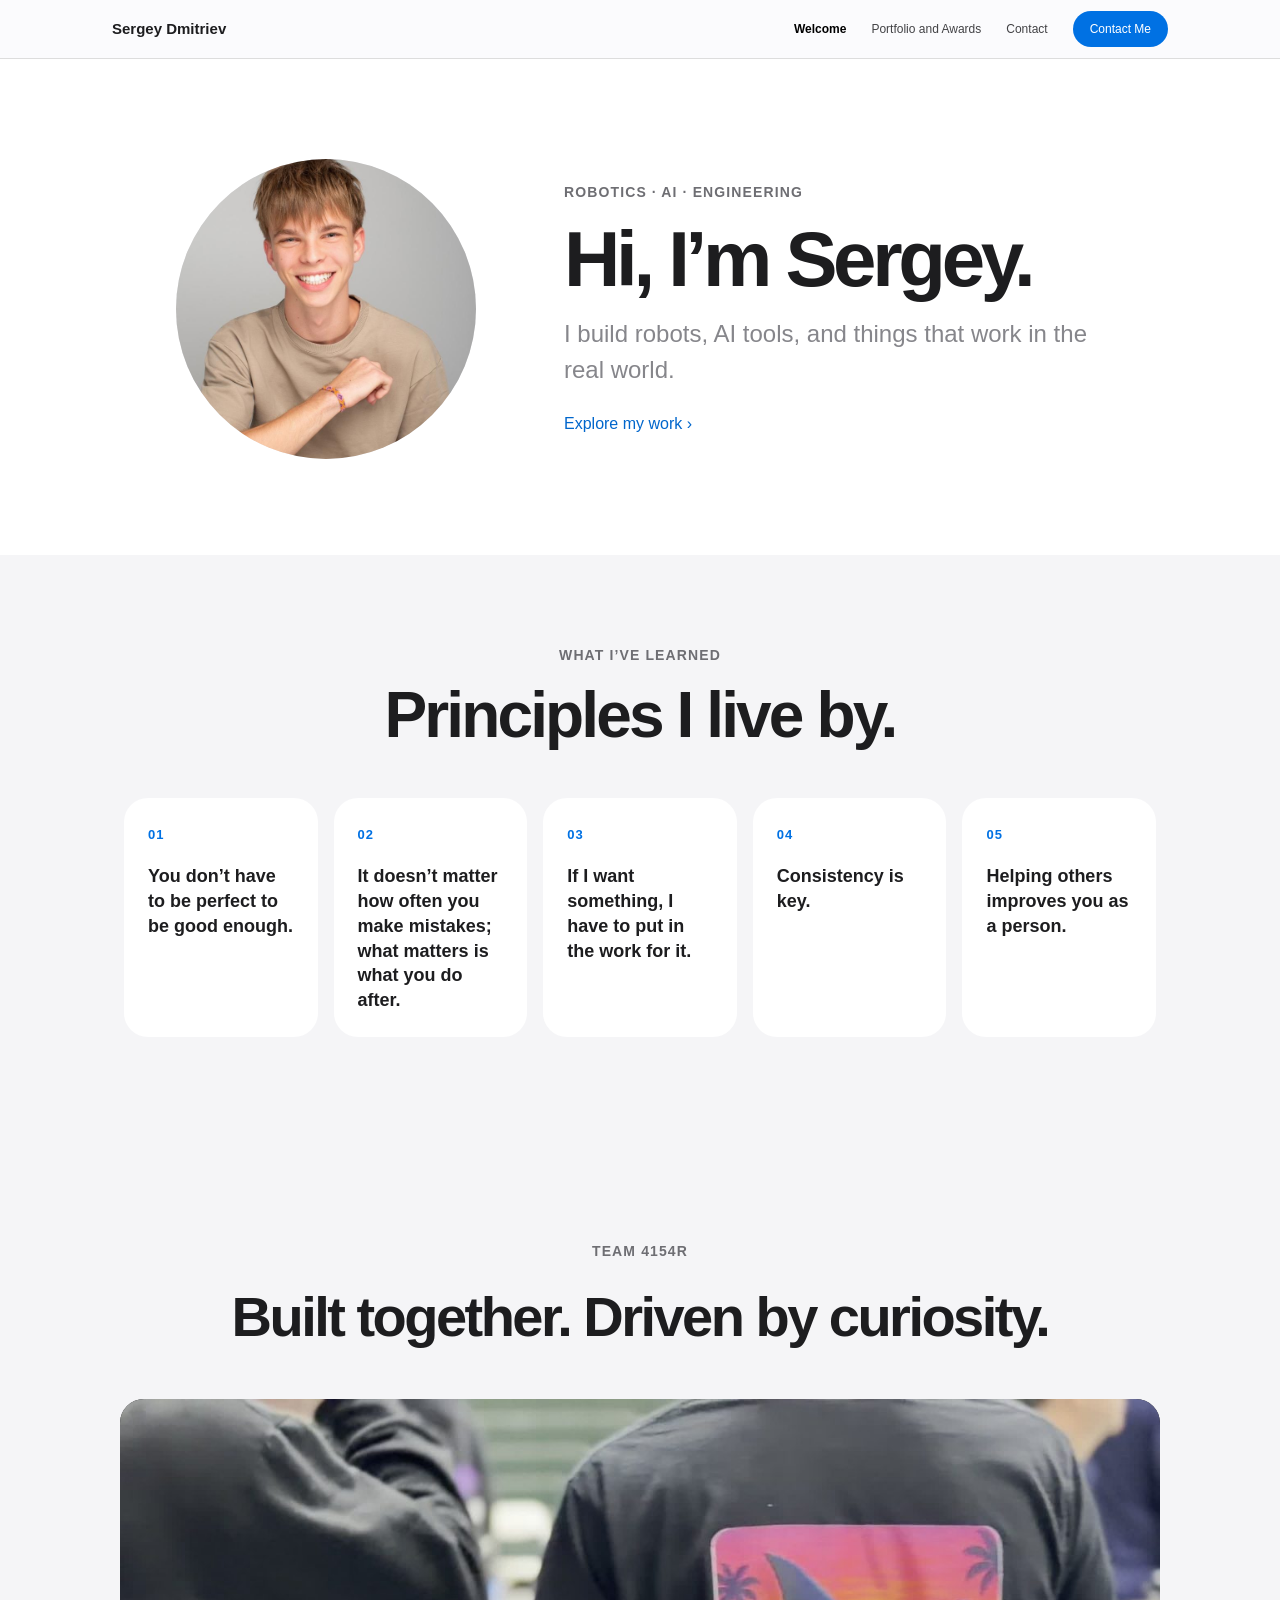
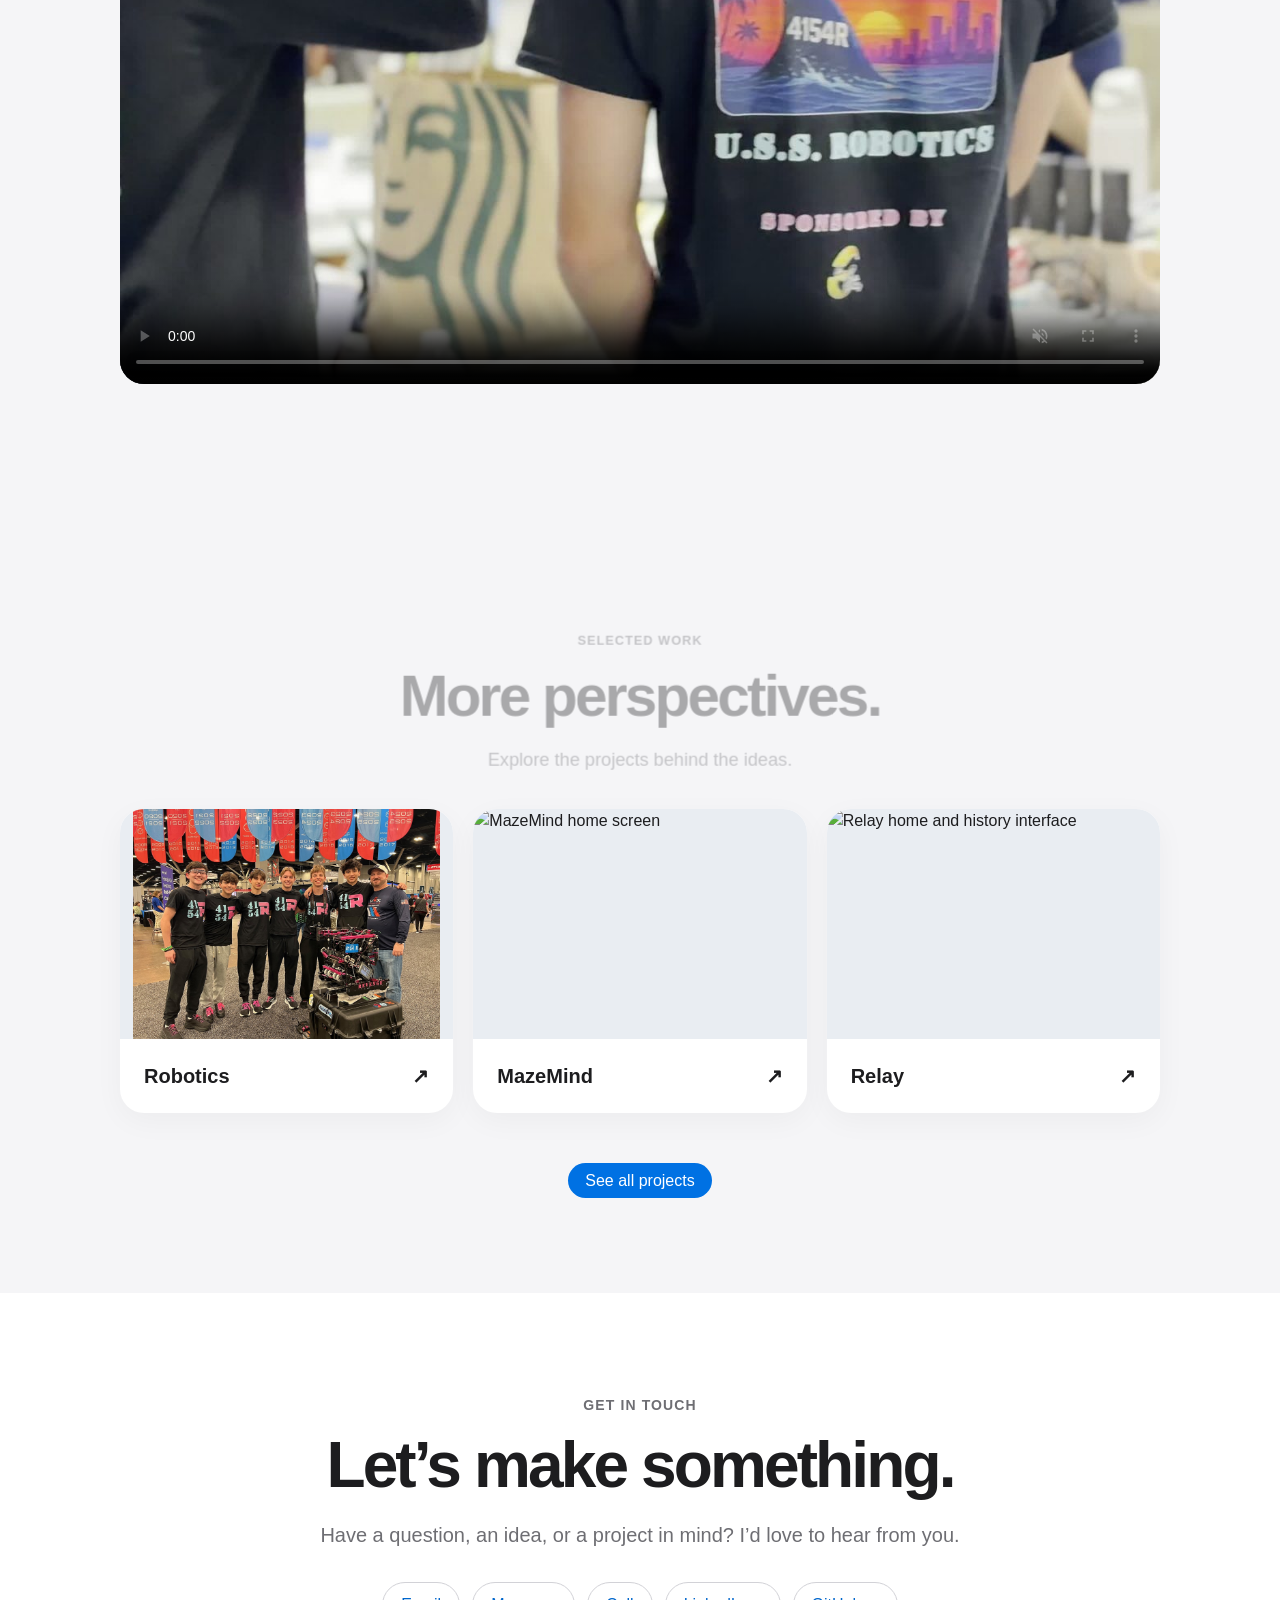
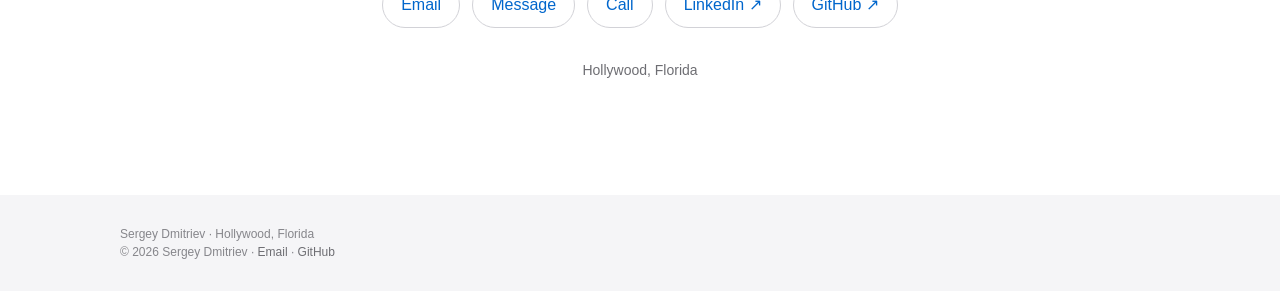
==== website/index.html @ 5e2d5bdd "Reorganize welcome and portfolio pages" ====
<!doctype html><html lang="en"><head><meta charset="utf-8"><meta name="viewport" content="width=device-width,initial-scale=1"><meta name="description" content="Sergey Dmitriev: robotics, AI, and projects built for the real world."><title>Welcome — Sergey Dmitriev</title><link rel="stylesheet" href="style.css?v=20261028c"><script src="site.js" defer></script></head><body><header><nav aria-label="Main navigation"><a class="logo" href="index.html">Sergey Dmitriev</a><a href="index.html" aria-current="page">Welcome</a><a href="portfolio.html">Portfolio and Awards</a><a href="contact.html">Contact</a><a class="pill" href="contact.html">Contact Me</a></nav></header><main><section class="welcome-intro"><div class="intro-portrait"><img src="images/portrait-casual.jpg" alt="Sergey Dmitriev smiling" fetchpriority="high"></div><div class="intro-copy"><div class="eyebrow">Robotics · AI · Engineering</div><h1>Hi, I’m Sergey.</h1><p>I build robots, AI tools, and things that work in the real world.</p><a href="portfolio.html">Explore my work ›</a></div></section><section class="principles-section reveal"><div class="home-inner"><div class="section-kicker"><span class="eyebrow">What I’ve learned</span><h2>Principles I live by.</h2></div><div class="principles-line" tabindex="0" aria-label="Five principles; scroll sideways to see more"><article><span>01</span><p>You don’t have to be perfect to be good enough.</p></article><article><span>02</span><p>It doesn’t matter how often you make mistakes; what matters is what you do after.</p></article><article><span>03</span><p>If I want something, I have to put in the work for it.</p></article><article><span>04</span><p>Consistency is key.</p></article><article><span>05</span><p>Helping others improves you as a person.</p></article></div></div></section><section class="video-section reveal"><div class="video-inner"><span class="eyebrow">Team 4154R</span><h2>Built together. Driven by curiosity.</h2><div class="video-frame"><video class="featured-video" controls muted loop playsinline preload="none" poster="images/team-4154r-video.jpg" aria-label="Team 4154R robotics video"><source src="videos/team-4154r.mp4" type="video/mp4">Your browser does not support video playback.</video></div></div></section><section class="home-work"><div class="home-inner"><div class="section-kicker reveal"><span class="eyebrow">Selected work</span><h2>More perspectives.</h2><p>Explore the projects behind the ideas.</p></div><div class="perspectives-projects"><a class="perspective-project reveal" href="portfolio.html"><img src="images/robotics-team.jpg" alt="Team 4154R with their robot" loading="lazy"><span>Robotics <span aria-hidden="true">↗</span></span></a><a class="perspective-project reveal" href="portfolio.html"><img src="https://raw.githubusercontent.com/serjdmitri/MazeMind/main/docs/screenshots/home.png" alt="MazeMind home screen" loading="lazy"><span>MazeMind <span aria-hidden="true">↗</span></span></a><a class="perspective-project reveal" href="portfolio.html"><img src="https://raw.githubusercontent.com/serjdmitri/Relay/main/docs/img/ui-main.png" alt="Relay home and history interface" loading="lazy"><span>Relay <span aria-hidden="true">↗</span></span></a></div><div class="home-more reveal"><a class="button" href="portfolio.html">See all projects</a></div></div></section><section class="welcome-contact" id="contact"><div class="home-personal-inner"><span class="eyebrow">Get in touch</span><h2>Let’s make something.</h2><p>Have a question, an idea, or a project in mind? I’d love to hear from you.</p><div class="contact-links"><a href="mailto:sd2009main@gmail.com">Email</a><a href="sms:+13056761343">Message</a><a href="tel:+13056761343">Call</a><a href="https://www.linkedin.com/in/sergey-dmitriev-a94a30357" target="_blank" rel="noopener">LinkedIn ↗</a><a href="https://github.com/serjdmitri" target="_blank" rel="noopener">GitHub ↗</a></div><p class="contact-location">Hollywood, Florida</p></div></section></main><footer><div>Sergey Dmitriev · Hollywood, Florida<br>© 2026 Sergey Dmitriev · <a href="mailto:sd2009main@gmail.com">Email</a> · <a href="https://github.com/serjdmitri">GitHub</a></div></footer></body></html>
---- website/style.css ----
*{box-sizing:border-box}body{margin:0;font-family:-apple-system,BlinkMacSystemFont,"SF Pro Display","Helvetica Neue",sans-serif;color:#1d1d1f;background:#fff;-webkit-font-smoothing:antialiased;line-height:1.5}a{color:#06c;text-decoration:none}a:hover{text-decoration:underline}header{position:sticky;top:0;z-index:10;background:rgba(251,251,253,.82);backdrop-filter:saturate(180%) blur(20px);border-bottom:1px solid #ddd}nav{max-width:1100px;margin:auto;min-height:58px;padding:10px 22px;display:flex;align-items:center;gap:25px;flex-wrap:wrap}nav .logo{font-size:15px;font-weight:650;color:#1d1d1f;margin-right:auto}nav a{font-size:12px;color:#424245}nav a[aria-current=page]{font-weight:700;color:#000}nav .pill,.button{background:#0071e3;color:white;border-radius:999px;padding:9px 17px}main{min-height:75vh}.hero{text-align:center;max-width:1050px;margin:auto;padding:100px 24px 80px}.eyebrow{font-size:14px;font-weight:650;letter-spacing:.08em;text-transform:uppercase;color:#6e6e73}.hero h1{font-size:clamp(48px,8vw,82px);letter-spacing:-.055em;line-height:1.05;margin:14px 0 20px}.hero p{font-size:clamp(19px,2.5vw,25px);color:#86868b;max-width:700px;margin:0 auto 26px}.hero-links a{margin:0 12px}.hero-visual{margin:65px auto 0;border-radius:28px;min-height:280px;background:radial-gradient(ellipse at 30% 25%,#dcecff,transparent 48%),radial-gradient(ellipse at 75% 70%,#d8d6ff,transparent 42%),#f5f5f7;display:grid;place-items:center;overflow:hidden}.hero-visual span{font-size:clamp(24px,5vw,54px);font-weight:600;letter-spacing:-.04em;color:#424245}.section{padding:80px 24px;background:#f5f5f7}.inner{max-width:1040px;margin:auto}.intro{text-align:center;max-width:720px;margin:0 auto 60px}.intro h1,.intro h2{font-size:clamp(40px,6vw,64px);line-height:1.08;letter-spacing:-.045em;margin:0 0 18px}.intro p{font-size:20px;color:#86868b}.story{max-width:760px;margin:0 auto;font-size:19px;color:#424245}.story h2{font-size:30px;color:#1d1d1f;margin-top:60px}.grid{display:grid;grid-template-columns:repeat(2,minmax(0,1fr));gap:24px;perspective:1200px}.tile{background:white;border-radius:24px;overflow:hidden;box-shadow:0 8px 30px #0000000a;transition:transform .6s ease,opacity .6s ease,box-shadow .6s ease}.tile-body{padding:28px 30px 32px;transition:padding .35s,box-shadow .35s}.tile:hover,.tile:focus-within,.tile.expanded{box-shadow:0 18px 50px #00000017;transform:translateY(-4px)}.tile:hover .tile-body,.tile:focus-within .tile-body,.tile.expanded .tile-body{padding:32px 30px 36px}.tile h2{font-size:27px;letter-spacing:-.03em;margin:0 0 10px}.tile p{color:#6e6e73;margin:0 0 15px}.media{height:240px;background:linear-gradient(135deg,#edf1f7,#e5e7ee);display:grid;place-items:center;color:#6e6e73;overflow:hidden}.media img,.media video{width:100%;height:100%;object-fit:cover}.media .placeholder{font-size:14px;letter-spacing:.06em;text-transform:uppercase}.reveal-ready .tile:not(.visible){opacity:.55;transform:translateY(28px) scale(.96)}.contact{text-align:center}.contact a.button{display:inline-block;margin:20px}footer{background:#f5f5f7;color:#86868b;font-size:12px;padding:30px 24px}footer div{max-width:1040px;margin:auto}footer a{color:#6e6e73}@media(max-width:700px){nav{gap:12px}nav .logo{width:100%}.grid{grid-template-columns:1fr}.hero{padding-top:75px}.section{padding:65px 20px}.media{height:210px}}@media(prefers-reduced-motion:reduce){*,*::before,*::after{animation:none!important;transition:none!important}.reveal-ready .tile:not(.visible){opacity:1;transform:none}}
.cubesat-media img{object-fit:contain;background:#111827}
/* Product stories and scroll reveals */
.media img{object-fit:contain;object-position:center;background:#edf0f4}.media.screenshot img{padding:8px}.sr-only{position:absolute;width:1px;height:1px;padding:0;margin:-1px;overflow:hidden;clip:rect(0,0,0,0);white-space:nowrap;border:0}.product-content{max-width:1040px;margin:0 auto;padding:0 24px 100px}.product-image{margin:0 auto 100px;border-radius:28px;overflow:hidden;background:#f5f5f7;text-align:center;box-shadow:0 16px 50px #0000000c}.product-image img{display:block;width:100%;max-height:680px;object-fit:contain;object-position:center}.product-image figcaption{padding:16px;color:#6e6e73;font-size:14px}.feature{background:#f5f5f7;border-radius:28px;padding:clamp(35px,7vw,80px);margin:28px 0;min-height:280px}.feature h2,.choices h2{font-size:clamp(32px,5vw,52px);line-height:1.08;letter-spacing:-.04em;margin:15px 0}.feature p{font-size:clamp(18px,2vw,22px);max-width:700px;color:#6e6e73}.choices{padding:70px 0}.option-grid{display:grid;grid-template-columns:repeat(auto-fit,minmax(240px,1fr));gap:16px}.option{display:flex;flex-direction:column;gap:6px;border:1px solid #d2d2d7;border-radius:20px;padding:24px;background:#fff;transition:border-color .2s,box-shadow .2s}.option:hover,.option:focus-visible{border-color:#0071e3;box-shadow:0 0 0 3px #0071e326;text-decoration:none}.option span{font-size:15px;color:#6e6e73}.reveal{transition:opacity .75s ease,transform .75s cubic-bezier(.2,.7,.2,1),box-shadow .75s ease}.reveal-ready .reveal:not(.visible){opacity:.35;transform:perspective(1000px) translateY(45px) translateZ(-55px) scale(.96)}.reveal-ready .tile:not(.visible){transform:perspective(1000px) translateY(35px) translateZ(-50px) scale(.96)}@media(prefers-reduced-motion:reduce){.reveal-ready .reveal:not(.visible),.reveal-ready .tile:not(.visible){opacity:1;transform:none}}
.profile{max-width:260px;margin:0 auto 55px;text-align:center}.profile img{width:100%;aspect-ratio:1;object-fit:cover;object-position:center;border-radius:50%}.profile figcaption{color:#86868b;font-size:13px;margin-top:10px}.gallery-section{padding:55px 0 85px}.gallery-heading{display:flex;justify-content:space-between;gap:20px;align-items:end}.gallery-heading h2{font-size:clamp(32px,5vw,50px);letter-spacing:-.04em;margin:8px 0}.gallery-heading p{color:#86868b;margin:0 0 20px}.gallery-controls{display:flex;gap:10px;margin-bottom:20px}.gallery-controls button{width:44px;height:44px;border:0;border-radius:50%;background:#e8e8ed;color:#1d1d1f;font-size:20px;cursor:pointer}.gallery{display:flex;gap:16px;overflow-x:auto;scroll-snap-type:x mandatory;overscroll-behavior-inline:contain;padding:0 0 18px}.gallery figure{flex:0 0 min(80vw,570px);margin:0;scroll-snap-align:start;background:#f5f5f7;border-radius:22px;overflow:hidden}.gallery img{display:block;width:100%;height:360px;object-fit:contain;object-position:center;background:#e9e9ed}.gallery figcaption{padding:13px 18px;color:#6e6e73;font-size:14px}.gallery:focus-visible{outline:3px solid #0071e3;outline-offset:4px}@media(max-width:700px){.gallery img{height:260px}}
/* Shared visual rhythm */
:root{--radius:24px;--space:24px;--ink:#1d1d1f;--surface:#f5f5f7;--accent:#0071e3}.tile,.feature,.product-image,.gallery figure,.hero-visual,.video-placeholder,.contact-option{border-radius:var(--radius)}.option{border-radius:var(--radius)}.project-list{grid-template-columns:1fr;gap:32px;max-width:940px;margin:auto}.project-list .tile{display:grid;grid-template-columns:1fr 1fr;min-height:330px;align-items:stretch}.project-list .tile:nth-child(even) .media{order:2}.project-list .media{height:100%;min-height:330px}.project-list .tile-body{display:flex;flex-direction:column;justify-content:center;padding:40px;align-items:flex-start}.project-list .tile:hover .tile-body,.project-list .tile:focus-within .tile-body,.project-list .tile.expanded .tile-body{padding:40px}.project-list .tile h2{font-size:clamp(28px,3vw,40px)}.project-list .tile p{font-size:17px}.project-list .tile .explore{margin-top:12px}.reveal-ready .project-list .tile:not(.visible){opacity:0;transform:translateX(-55px) scale(.98)}.reveal-ready .project-list .tile:nth-child(even):not(.visible){transform:translateX(55px) scale(.98)}.about-hero{padding-bottom:72px}.about-portrait{max-width:380px;margin:64px auto 0}.about-portrait img{display:block;width:100%;aspect-ratio:1;object-fit:cover;object-position:center;border-radius:var(--radius)}.about-portrait figcaption{font-size:13px;color:#86868b;margin-top:12px}.about-story{padding-top:0}.about-story .feature{margin-bottom:24px}.about-story .feature p{line-height:1.55}.video-section{background:#f5f5f7;padding:96px 24px}.video-inner{max-width:1040px;margin:auto;text-align:center}.video-inner h2{font-size:clamp(36px,5vw,56px);letter-spacing:-.045em;margin:12px 0 40px}.video-placeholder{aspect-ratio:16/9;background:linear-gradient(140deg,#dce8f7,#e9e6f7 55%,#f6f6f8);display:flex;flex-direction:column;gap:18px;justify-content:center;align-items:center;color:#6e6e73}.play-mark{display:grid;place-items:center;width:72px;height:72px;background:#ffffffcc;border-radius:50%;color:#1d1d1f;padding-left:4px;font-size:22px}.contact-options{display:grid;grid-template-columns:repeat(3,1fr);gap:16px;max-width:800px;margin:56px auto}.contact-option{padding:32px 24px;border:1px solid #d2d2d7;display:flex;flex-direction:column;gap:8px;align-items:center;color:#1d1d1f;transition:border-color .2s,box-shadow .2s,transform .2s}.contact-option:hover,.contact-option:focus-visible{border-color:#0071e3;box-shadow:0 8px 28px #0071e317;text-decoration:none;transform:translateY(-3px)}.contact-icon{display:grid;place-items:center;width:52px;height:52px;border-radius:50%;background:#eef5ff;color:#0071e3;font-size:24px}.contact-option strong{font-size:20px}.contact-option span:last-child{color:#6e6e73;font-size:15px}.hero p.contact-meta{font-size:15px}.gallery-controls button:focus-visible{outline:3px solid #0071e3;outline-offset:2px}@media(max-width:700px){.project-list .tile{grid-template-columns:1fr}.project-list .tile:nth-child(even) .media{order:0}.project-list .media{height:240px;min-height:0}.project-list .tile-body,.project-list .tile:hover .tile-body,.project-list .tile:focus-within .tile-body,.project-list .tile.expanded .tile-body{padding:28px}.contact-options{grid-template-columns:1fr;max-width:420px}.video-section{padding:72px 20px}.reveal-ready .project-list .tile:not(.visible){transform:translateX(-24px) scale(.98)}.reveal-ready .project-list .tile:nth-child(even):not(.visible){transform:translateX(24px) scale(.98)}}@media(prefers-reduced-motion:reduce){.reveal-ready .project-list .tile:not(.visible),.reveal-ready .project-list .tile:nth-child(even):not(.visible){opacity:1;transform:none}}
.hero-portrait{max-width:720px;height:430px;margin:60px auto 0;background:#f5f5f7;border-radius:var(--radius);overflow:hidden}.hero-portrait img{display:block;width:100%;height:100%;object-fit:contain;object-position:center}.about-portrait img{object-position:center 25%}@media(max-width:700px){.hero-portrait{height:340px;margin-top:42px}}
.video-frame{border-radius:var(--radius);overflow:hidden;background:#1d1d1f;aspect-ratio:16/9}.featured-video{width:100%;height:100%;display:block;object-fit:contain}.video-caption{color:#6e6e73;font-size:14px;margin:16px 0 0}
/* Keep the complete subject visible in portfolio previews. */
.project-list .media{position:relative;display:block;min-width:0;min-height:400px;overflow:hidden}
.project-list .media img,.project-list .media video{position:absolute;inset:0;width:100%;height:100%;object-fit:contain;object-position:center}
.project-list .media .placeholder{position:absolute;inset:0;display:grid;place-items:center;text-align:center;padding:24px}
.project-list .media[data-media="cubesat"] img{background:#111827}
@media(max-width:700px){.project-list .media{height:auto;min-height:0;aspect-ratio:4/3}}
/* Let the MazeMind screenshot set its own height, preserving the full image. */
.project-list .media[data-media="mazemind"]{height:auto;min-height:0;aspect-ratio:auto;display:flex;align-items:center}
.project-list .media[data-media="mazemind"] img{position:static;display:block;width:100%;height:auto;object-fit:contain;max-width:100%}
/* A route through selected work. */
.home-work{background:#f5f5f7;padding:100px 24px}.home-inner{position:relative;max-width:1040px;margin:auto}.section-kicker{text-align:center;max-width:700px;margin:0 auto 72px}.section-kicker h2,.home-personal h2{font-size:clamp(38px,6vw,64px);line-height:1.08;letter-spacing:-.045em;margin:14px 0}.section-kicker p,.home-personal p{font-size:20px;color:#6e6e73}.route-line{position:absolute;top:210px;bottom:120px;left:50%;width:2px;background:linear-gradient(transparent,#a6cff9 12%,#0071e3 50%,#a6cff9 88%,transparent);opacity:.45}.spotlight{position:relative;display:grid;grid-template-columns:1fr 1fr;min-height:350px;margin:0 0 28px;background:white;border-radius:var(--radius);overflow:hidden;box-shadow:0 8px 30px #0000000a}.spotlight:nth-of-type(even) .spotlight-image{order:2}.spotlight-image{min-height:350px;background:#e9edf2;display:grid;place-items:center}.spotlight-image img{width:100%;height:100%;max-height:480px;object-fit:contain;object-position:center}.spotlight-copy{padding:clamp(28px,5vw,56px);display:flex;flex-direction:column;align-items:flex-start;justify-content:center}.spotlight-copy h3{font-size:clamp(31px,4vw,46px);line-height:1.08;letter-spacing:-.04em;margin:14px 0}.spotlight-copy p{font-size:18px;color:#6e6e73;line-height:1.5}.spotlight-copy a{margin-top:12px}.home-more{text-align:center;margin-top:56px}.home-personal{padding:110px 24px;text-align:center}.home-personal-inner{max-width:720px;margin:auto}.home-personal p{margin:20px auto 28px;max-width:620px}.story-pair{display:grid;grid-template-columns:1fr 1fr;gap:24px;margin:32px 0}.story-pair>div{border-radius:var(--radius);background:#f5f5f7;padding:clamp(28px,4vw,48px)}.story-pair h2{font-size:clamp(28px,3vw,38px);line-height:1.1;letter-spacing:-.04em;margin:14px 0}.story-pair p{color:#6e6e73;font-size:18px;line-height:1.55}.gallery-enlarge{display:block;width:100%;border:0;padding:0;cursor:zoom-in;background:transparent}.gallery-enlarge:focus-visible{outline:3px solid #0071e3;outline-offset:-3px}.image-dialog{border:0;border-radius:var(--radius);padding:16px;max-width:min(1000px,94vw);max-height:92vh;background:#fff;color:#1d1d1f}.image-dialog::backdrop{background:#000b}.image-dialog img{display:block;max-width:100%;max-height:75vh;margin:auto;object-fit:contain}.image-dialog p{margin:12px 48px 0 4px;color:#6e6e73}.image-dialog button{float:right;border:0;border-radius:50%;background:#e8e8ed;width:40px;height:40px;cursor:pointer;font-size:20px}@media(max-width:700px){.home-work{padding:72px 20px}.route-line{display:none}.spotlight{grid-template-columns:1fr}.spotlight:nth-of-type(even) .spotlight-image{order:0}.spotlight-image{min-height:0;height:260px}.spotlight-copy{padding:28px}.story-pair{grid-template-columns:1fr}.home-personal{padding:80px 20px}}
/* Constrain feature images so they never overlap the accompanying text. */
.spotlight-image{position:relative;min-width:0;overflow:hidden}
.spotlight-image img{position:absolute;inset:0;width:100%;height:100%;max-height:none;object-fit:contain;object-position:center}
.spotlight-copy{position:relative;min-width:0;background:#fff;z-index:1}
@media(max-width:700px){.spotlight-image{height:auto;aspect-ratio:4/3;min-height:0}}
/* Project screenshots and photos retain their complete native image boundaries. */
.spotlight-image{height:auto;min-height:0;display:flex;align-items:center;justify-content:center}
.spotlight-image img{position:static;inset:auto;display:block;width:100%;height:auto;max-height:none;object-fit:contain}
.project-list .media{height:auto;min-height:0;display:flex;align-items:center;justify-content:center}
.project-list .media img{position:static;inset:auto;display:block;width:100%;height:auto;object-fit:contain}
.product-image img{width:100%;height:auto;max-height:none;object-fit:contain}
@media(max-width:700px){.spotlight-image,.project-list .media{height:auto;aspect-ratio:auto;min-height:0}}
.talk-section{padding:96px 24px;background:#fff;text-align:center}.talk-section h2,.talk-project h2{font-size:clamp(36px,5vw,56px);letter-spacing:-.045em;line-height:1.1;margin:14px 0}.talk-section p,.talk-project p{color:#6e6e73;font-size:18px;margin:0 auto 36px}.talk-section .video-frame,.talk-project .video-frame{max-width:1040px;margin:auto}.video-frame video{display:block;width:100%;height:100%;object-fit:contain}.talk-project{padding:72px 0}.talk-project p{margin-left:0}@media(max-width:700px){.talk-section{padding:72px 20px}.talk-project{padding:56px 0}}
.swim-feature{margin:36px 0 0;max-width:760px}.swim-feature img{display:block;width:100%;height:auto;border-radius:var(--radius)}.swim-feature figcaption{font-size:14px;color:#6e6e73;margin-top:10px}
.swim-gallery{padding:36px 0 0}.swim-gallery .gallery-heading p{font-size:15px;margin:0 0 20px}.swim-gallery .gallery img{object-fit:contain}
.about-portraits{display:grid;grid-template-columns:repeat(2,minmax(0,1fr));gap:24px;max-width:720px;margin:64px auto 0}.about-portraits figure{margin:0;overflow:hidden;border-radius:var(--radius);background:#f5f5f7}.about-portraits img{display:block;width:100%;height:auto;aspect-ratio:4/5;object-fit:contain;object-position:center}@media(max-width:500px){.about-portraits{gap:12px;margin-top:44px}}
/* Featured projects: image first, then the story at every screen size. */
.spotlight{grid-template-columns:minmax(0,1fr);grid-template-rows:auto auto}
.spotlight:nth-of-type(even) .spotlight-image{order:0}
.spotlight-image{width:100%;min-height:0;align-items:center}
.spotlight-image img{width:100%;height:auto;max-height:none;object-fit:contain}
.spotlight-copy{padding:clamp(28px,5vw,56px)}
/* Welcome: portrait, principles, projects, and contact. */
.welcome-intro{max-width:1040px;margin:auto;padding:100px 24px 96px;display:flex;align-items:center;justify-content:center;gap:clamp(36px,7vw,88px)}.intro-portrait{flex:0 0 clamp(180px,26vw,300px);width:clamp(180px,26vw,300px);aspect-ratio:1;border-radius:50%;overflow:hidden;background:#e9e9ed}.intro-portrait img{width:100%;height:100%;display:block;object-fit:cover;object-position:center 24%}.intro-copy{max-width:540px}.intro-copy h1{font-size:clamp(48px,7vw,78px);line-height:1.04;letter-spacing:-.055em;margin:16px 0}.intro-copy p{font-size:clamp(19px,2.3vw,24px);color:#86868b;margin:0 0 24px}.principles-section{padding:88px 24px;background:#f5f5f7}.principles-section .section-kicker{margin-bottom:44px}.principles-line{display:grid;grid-template-columns:repeat(5,minmax(180px,1fr));gap:16px;overflow-x:auto;padding:4px 4px 18px;scroll-snap-type:x mandatory}.principles-line article{background:#fff;border-radius:var(--radius);padding:24px;min-height:215px;scroll-snap-align:start}.principles-line span{color:#0071e3;font-size:13px;font-weight:700;letter-spacing:.08em}.principles-line p{font-size:18px;font-weight:600;line-height:1.38;margin:18px 0 0}.perspectives-projects{display:grid;grid-template-columns:repeat(3,minmax(0,1fr));gap:20px}.perspective-project{display:flex;flex-direction:column;background:#fff;border-radius:var(--radius);overflow:hidden;color:#1d1d1f;box-shadow:0 8px 30px #0000000a}.perspective-project:hover{text-decoration:none}.perspective-project:focus-visible{outline:3px solid #0071e3;outline-offset:3px}.perspective-project img{display:block;width:100%;height:230px;object-fit:contain;background:#e9edf2}.perspective-project>span{padding:22px 24px;font-weight:650;font-size:20px;display:flex;justify-content:space-between}.welcome-contact{padding:100px 24px;text-align:center}.welcome-contact h2{font-size:clamp(38px,6vw,64px);line-height:1.08;letter-spacing:-.045em;margin:14px 0}.welcome-contact p{color:#6e6e73;font-size:20px}.contact-links{display:flex;justify-content:center;flex-wrap:wrap;gap:12px;margin:32px auto}.contact-links a{border:1px solid #d2d2d7;border-radius:999px;padding:10px 18px}.contact-links a:hover{border-color:#0071e3;text-decoration:none}.welcome-contact .contact-location{font-size:14px}.portfolio-intro-video{text-align:center;background:#fff;padding:88px 24px}.portfolio-intro-video h1{font-size:clamp(38px,6vw,64px);line-height:1.08;letter-spacing:-.045em;margin:14px 0}.portfolio-intro-video p{font-size:19px;color:#86868b;margin:0 auto 40px;max-width:680px}@media(max-width:700px){.welcome-intro{padding:72px 24px;gap:24px}.intro-portrait{flex-basis:130px;width:130px}.intro-copy h1{font-size:clamp(34px,8vw,52px)}.principles-section{padding:70px 20px}.principles-line{grid-template-columns:repeat(5,220px)}.perspectives-projects{grid-template-columns:1fr}.perspective-project img{height:auto;max-height:380px}.welcome-contact{padding:72px 20px}}@media(max-width:390px){.welcome-intro{flex-direction:column;text-align:center}.intro-portrait{width:160px;flex-basis:160px}}
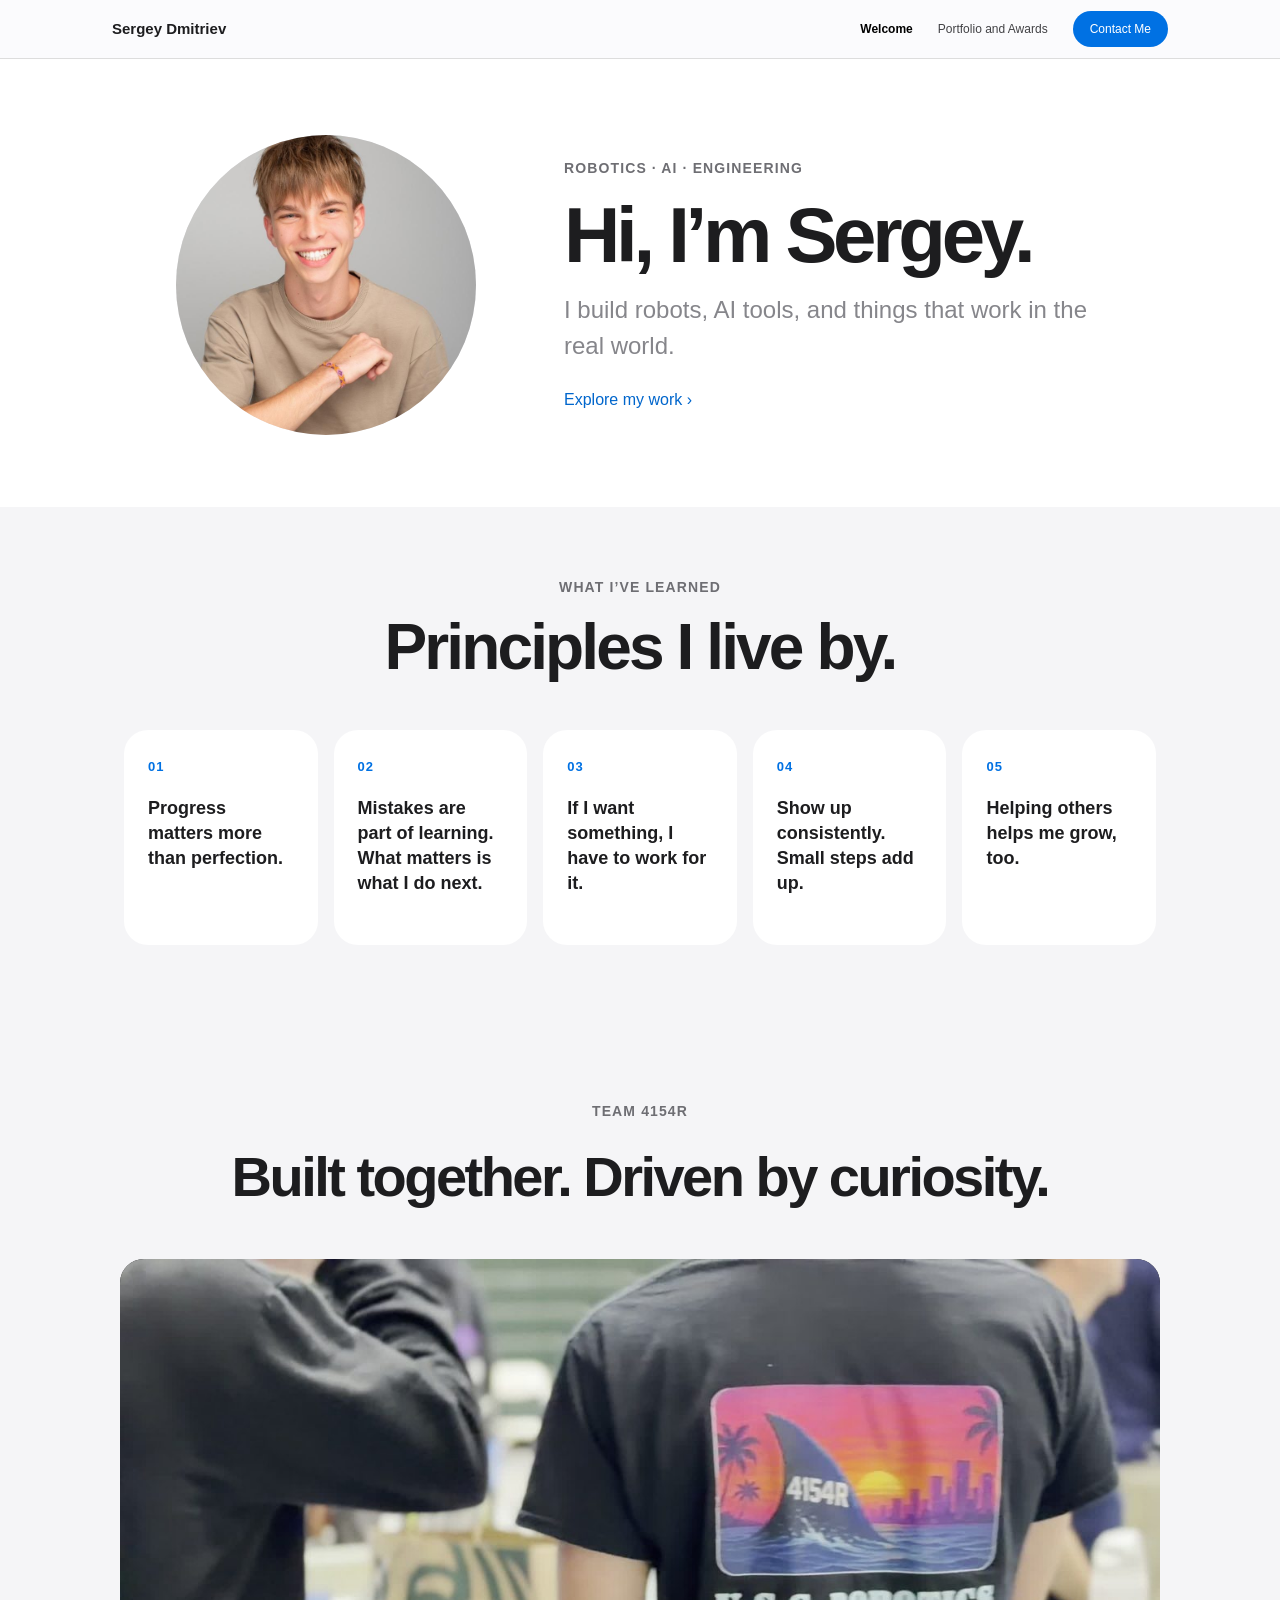
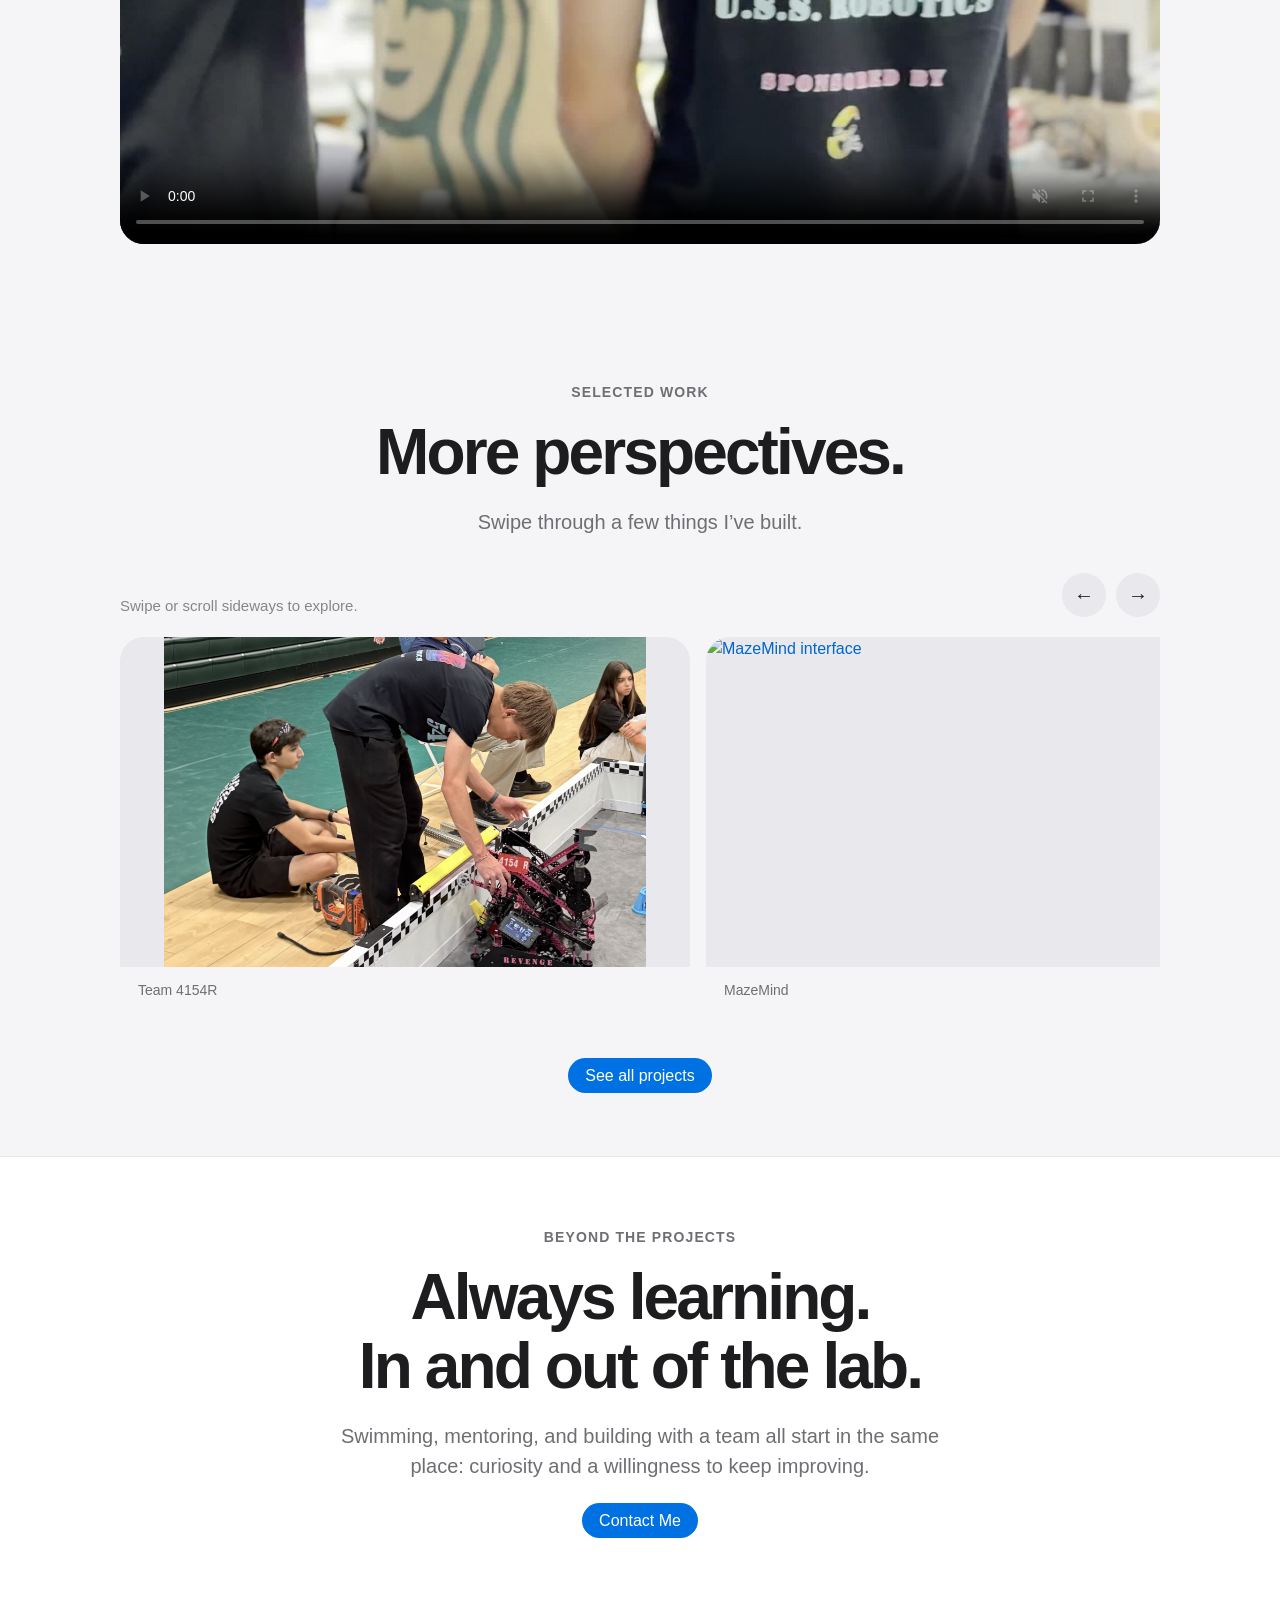
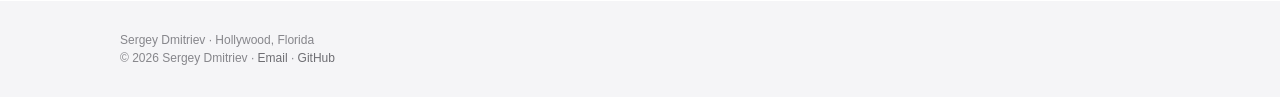
==== commit 0e647255: "Refine portfolio layout and add awards" ====
--- a/website/index.html
+++ b/website/index.html
@@ -1 +1 @@
-<!doctype html><html lang="en"><head><meta charset="utf-8"><meta name="viewport" content="width=device-width,initial-scale=1"><meta name="description" content="Sergey Dmitriev: robotics, AI, and projects built for the real world."><title>Welcome — Sergey Dmitriev</title><link rel="stylesheet" href="style.css?v=20261028c"><script src="site.js" defer></script></head><body><header><nav aria-label="Main navigation"><a class="logo" href="index.html">Sergey Dmitriev</a><a href="index.html" aria-current="page">Welcome</a><a href="portfolio.html">Portfolio and Awards</a><a href="contact.html">Contact</a><a class="pill" href="contact.html">Contact Me</a></nav></header><main><section class="welcome-intro"><div class="intro-portrait"><img src="images/portrait-casual.jpg" alt="Sergey Dmitriev smiling" fetchpriority="high"></div><div class="intro-copy"><div class="eyebrow">Robotics · AI · Engineering</div><h1>Hi, I’m Sergey.</h1><p>I build robots, AI tools, and things that work in the real world.</p><a href="portfolio.html">Explore my work ›</a></div></section><section class="principles-section reveal"><div class="home-inner"><div class="section-kicker"><span class="eyebrow">What I’ve learned</span><h2>Principles I live by.</h2></div><div class="principles-line" tabindex="0" aria-label="Five principles; scroll sideways to see more"><article><span>01</span><p>You don’t have to be perfect to be good enough.</p></article><article><span>02</span><p>It doesn’t matter how often you make mistakes; what matters is what you do after.</p></article><article><span>03</span><p>If I want something, I have to put in the work for it.</p></article><article><span>04</span><p>Consistency is key.</p></article><article><span>05</span><p>Helping others improves you as a person.</p></article></div></div></section><section class="video-section reveal"><div class="video-inner"><span class="eyebrow">Team 4154R</span><h2>Built together. Driven by curiosity.</h2><div class="video-frame"><video class="featured-video" controls muted loop playsinline preload="none" poster="images/team-4154r-video.jpg" aria-label="Team 4154R robotics video"><source src="videos/team-4154r.mp4" type="video/mp4">Your browser does not support video playback.</video></div></div></section><section class="home-work"><div class="home-inner"><div class="section-kicker reveal"><span class="eyebrow">Selected work</span><h2>More perspectives.</h2><p>Explore the projects behind the ideas.</p></div><div class="perspectives-projects"><a class="perspective-project reveal" href="portfolio.html"><img src="images/robotics-team.jpg" alt="Team 4154R with their robot" loading="lazy"><span>Robotics <span aria-hidden="true">↗</span></span></a><a class="perspective-project reveal" href="portfolio.html"><img src="https://raw.githubusercontent.com/serjdmitri/MazeMind/main/docs/screenshots/home.png" alt="MazeMind home screen" loading="lazy"><span>MazeMind <span aria-hidden="true">↗</span></span></a><a class="perspective-project reveal" href="portfolio.html"><img src="https://raw.githubusercontent.com/serjdmitri/Relay/main/docs/img/ui-main.png" alt="Relay home and history interface" loading="lazy"><span>Relay <span aria-hidden="true">↗</span></span></a></div><div class="home-more reveal"><a class="button" href="portfolio.html">See all projects</a></div></div></section><section class="welcome-contact" id="contact"><div class="home-personal-inner"><span class="eyebrow">Get in touch</span><h2>Let’s make something.</h2><p>Have a question, an idea, or a project in mind? I’d love to hear from you.</p><div class="contact-links"><a href="mailto:sd2009main@gmail.com">Email</a><a href="sms:+13056761343">Message</a><a href="tel:+13056761343">Call</a><a href="https://www.linkedin.com/in/sergey-dmitriev-a94a30357" target="_blank" rel="noopener">LinkedIn ↗</a><a href="https://github.com/serjdmitri" target="_blank" rel="noopener">GitHub ↗</a></div><p class="contact-location">Hollywood, Florida</p></div></section></main><footer><div>Sergey Dmitriev · Hollywood, Florida<br>© 2026 Sergey Dmitriev · <a href="mailto:sd2009main@gmail.com">Email</a> · <a href="https://github.com/serjdmitri">GitHub</a></div></footer></body></html>+<!doctype html><html lang="en"><head><meta charset="utf-8"><meta name="viewport" content="width=device-width,initial-scale=1"><meta name="description" content="Sergey Dmitriev: robotics, AI, and projects built for the real world."><title>Welcome — Sergey Dmitriev</title><link rel="stylesheet" href="style.css?v=20261028d"><script src="site.js" defer></script></head><body><header><nav aria-label="Main navigation"><a class="logo" href="index.html">Sergey Dmitriev</a><a href="index.html" aria-current="page">Welcome</a><a href="portfolio.html">Portfolio and Awards</a><a class="pill" href="contact.html">Contact Me</a></nav></header><main><section class="welcome-intro"><div class="intro-portrait"><img src="images/portrait-casual.jpg" alt="Sergey Dmitriev smiling" fetchpriority="high"></div><div class="intro-copy"><div class="eyebrow">Robotics · AI · Engineering</div><h1>Hi, I’m Sergey.</h1><p>I build robots, AI tools, and things that work in the real world.</p><a href="portfolio.html">Explore my work ›</a></div></section><section class="principles-section reveal"><div class="home-inner"><div class="section-kicker"><span class="eyebrow">What I’ve learned</span><h2>Principles I live by.</h2></div><div class="principles-line" tabindex="0" aria-label="Five principles; scroll sideways to see more"><article><span>01</span><p>Progress matters more than perfection.</p></article><article><span>02</span><p>Mistakes are part of learning. What matters is what I do next.</p></article><article><span>03</span><p>If I want something, I have to work for it.</p></article><article><span>04</span><p>Show up consistently. Small steps add up.</p></article><article><span>05</span><p>Helping others helps me grow, too.</p></article></div></div></section><section class="video-section reveal"><div class="video-inner"><span class="eyebrow">Team 4154R</span><h2>Built together. Driven by curiosity.</h2><div class="video-frame"><video class="featured-video" controls muted loop playsinline preload="none" poster="images/team-4154r-video.jpg" aria-label="Team 4154R robotics video"><source src="videos/team-4154r.mp4" type="video/mp4">Your browser does not support video playback.</video></div></div></section><section class="home-work"><div class="home-inner"><div class="section-kicker reveal"><span class="eyebrow">Selected work</span><h2>More perspectives.</h2><p>Swipe through a few things I’ve built.</p></div><div class="gallery-section project-carousel reveal"><div class="gallery-heading"><div><p>Swipe or scroll sideways to explore.</p></div><div class="gallery-controls"><button type="button" data-scroll="-1" aria-label="Previous project">←</button><button type="button" data-scroll="1" aria-label="Next project">→</button></div></div><div class="gallery" tabindex="0" aria-label="Project images"><figure><a href="portfolio.html" aria-label="See robotics and all projects"><img src="images/robotics-field.jpg" alt="Team 4154R robot on the field" loading="lazy"></a><figcaption>Team 4154R</figcaption></figure><figure><a href="portfolio.html" aria-label="See MazeMind and all projects"><img src="https://raw.githubusercontent.com/serjdmitri/MazeMind/main/docs/screenshots/home.png" alt="MazeMind interface" loading="lazy"></a><figcaption>MazeMind</figcaption></figure><figure><a href="portfolio.html" aria-label="See Relay and all projects"><img src="https://raw.githubusercontent.com/serjdmitri/Relay/main/docs/img/ui-main.png" alt="Relay interface" loading="lazy"></a><figcaption>Relay</figcaption></figure><figure><a href="portfolio.html" aria-label="See Eyes for Agents and all projects"><img src="https://raw.githubusercontent.com/reefyai/eyes-for-agents/main/images/demo-fedex-chat.png" alt="Eyes for Agents example conversation" loading="lazy"></a><figcaption>Eyes for Agents</figcaption></figure><figure><a href="portfolio.html" aria-label="See CarComms and all projects"><img src="images/carcomms.jpg" alt="CarComms Raspberry Pi robot" loading="lazy"></a><figcaption>CarComms</figcaption></figure><figure><a href="portfolio.html" aria-label="See CubeSat and all projects"><img src="images/cubesat.jpg" alt="CubeSat model and components" loading="lazy"></a><figcaption>CubeSat</figcaption></figure></div></div><div class="home-more reveal"><a class="button" href="portfolio.html">See all projects</a></div></div></section><section class="home-personal reveal"><div class="home-personal-inner"><span class="eyebrow">Beyond the projects</span><h2>Always learning.<br>In and out of the lab.</h2><p>Swimming, mentoring, and building with a team all start in the same place: curiosity and a willingness to keep improving.</p><a class="button" href="contact.html">Contact Me</a></div></section></main><footer><div>Sergey Dmitriev · Hollywood, Florida<br>© 2026 Sergey Dmitriev · <a href="mailto:sd2009main@gmail.com">Email</a> · <a href="https://github.com/serjdmitri">GitHub</a></div></footer></body></html>
--- a/website/style.css
+++ b/website/style.css
@@ -42,3 +42,5 @@
 .spotlight-copy{padding:clamp(28px,5vw,56px)}
 /* Welcome: portrait, principles, projects, and contact. */
 .welcome-intro{max-width:1040px;margin:auto;padding:100px 24px 96px;display:flex;align-items:center;justify-content:center;gap:clamp(36px,7vw,88px)}.intro-portrait{flex:0 0 clamp(180px,26vw,300px);width:clamp(180px,26vw,300px);aspect-ratio:1;border-radius:50%;overflow:hidden;background:#e9e9ed}.intro-portrait img{width:100%;height:100%;display:block;object-fit:cover;object-position:center 24%}.intro-copy{max-width:540px}.intro-copy h1{font-size:clamp(48px,7vw,78px);line-height:1.04;letter-spacing:-.055em;margin:16px 0}.intro-copy p{font-size:clamp(19px,2.3vw,24px);color:#86868b;margin:0 0 24px}.principles-section{padding:88px 24px;background:#f5f5f7}.principles-section .section-kicker{margin-bottom:44px}.principles-line{display:grid;grid-template-columns:repeat(5,minmax(180px,1fr));gap:16px;overflow-x:auto;padding:4px 4px 18px;scroll-snap-type:x mandatory}.principles-line article{background:#fff;border-radius:var(--radius);padding:24px;min-height:215px;scroll-snap-align:start}.principles-line span{color:#0071e3;font-size:13px;font-weight:700;letter-spacing:.08em}.principles-line p{font-size:18px;font-weight:600;line-height:1.38;margin:18px 0 0}.perspectives-projects{display:grid;grid-template-columns:repeat(3,minmax(0,1fr));gap:20px}.perspective-project{display:flex;flex-direction:column;background:#fff;border-radius:var(--radius);overflow:hidden;color:#1d1d1f;box-shadow:0 8px 30px #0000000a}.perspective-project:hover{text-decoration:none}.perspective-project:focus-visible{outline:3px solid #0071e3;outline-offset:3px}.perspective-project img{display:block;width:100%;height:230px;object-fit:contain;background:#e9edf2}.perspective-project>span{padding:22px 24px;font-weight:650;font-size:20px;display:flex;justify-content:space-between}.welcome-contact{padding:100px 24px;text-align:center}.welcome-contact h2{font-size:clamp(38px,6vw,64px);line-height:1.08;letter-spacing:-.045em;margin:14px 0}.welcome-contact p{color:#6e6e73;font-size:20px}.contact-links{display:flex;justify-content:center;flex-wrap:wrap;gap:12px;margin:32px auto}.contact-links a{border:1px solid #d2d2d7;border-radius:999px;padding:10px 18px}.contact-links a:hover{border-color:#0071e3;text-decoration:none}.welcome-contact .contact-location{font-size:14px}.portfolio-intro-video{text-align:center;background:#fff;padding:88px 24px}.portfolio-intro-video h1{font-size:clamp(38px,6vw,64px);line-height:1.08;letter-spacing:-.045em;margin:14px 0}.portfolio-intro-video p{font-size:19px;color:#86868b;margin:0 auto 40px;max-width:680px}@media(max-width:700px){.welcome-intro{padding:72px 24px;gap:24px}.intro-portrait{flex-basis:130px;width:130px}.intro-copy h1{font-size:clamp(34px,8vw,52px)}.principles-section{padding:70px 20px}.principles-line{grid-template-columns:repeat(5,220px)}.perspectives-projects{grid-template-columns:1fr}.perspective-project img{height:auto;max-height:380px}.welcome-contact{padding:72px 20px}}@media(max-width:390px){.welcome-intro{flex-direction:column;text-align:center}.intro-portrait{width:160px;flex-basis:160px}}
+/* Compact section rhythm, with distinct surfaces and clear breaks. */
+.welcome-intro{padding-top:76px;padding-bottom:72px}.principles-section,.video-section,.home-work,.home-personal,.portfolio-intro-video,.awards-section{padding-top:68px;padding-bottom:68px}.principles-section,.home-work{background:#f5f5f7}.home-personal{background:#fff;border-top:1px solid #e8e8ed}.home-personal .button{margin-top:8px}.home-more{margin-top:32px}.section-kicker{margin-bottom:36px}.project-carousel{padding:0}.project-carousel .gallery-heading p{font-size:15px}.project-carousel .gallery figure a{display:block}.project-carousel .gallery figure a:focus-visible{outline:3px solid #0071e3;outline-offset:-3px}.project-carousel .gallery img{height:330px;object-fit:contain}.awards-section{background:#f5f5f7}.awards-heading{text-align:center;max-width:720px;margin:0 auto 40px}.awards-heading h2{font-size:clamp(36px,5vw,56px);line-height:1.08;letter-spacing:-.045em;margin:14px 0}.awards-heading p{font-size:19px;color:#6e6e73}.awards-grid{display:grid;grid-template-columns:repeat(auto-fit,minmax(250px,1fr));gap:16px}.awards-grid article{background:#fff;border-radius:var(--radius);padding:28px}.awards-grid article span{font-size:12px;text-transform:uppercase;letter-spacing:.06em;color:#6e6e73;font-weight:650}.awards-grid h3{font-size:23px;line-height:1.2;letter-spacing:-.025em;margin:12px 0}.awards-grid p{color:#6e6e73;font-size:16px;line-height:1.5;margin:0}.contact-options{grid-template-columns:repeat(2,minmax(0,1fr));max-width:560px}@media(max-width:700px){.welcome-intro{padding-top:60px;padding-bottom:60px}.principles-section,.video-section,.home-work,.home-personal,.portfolio-intro-video,.awards-section{padding-top:56px;padding-bottom:56px}.project-carousel .gallery img{height:250px}.contact-options{grid-template-columns:1fr}}
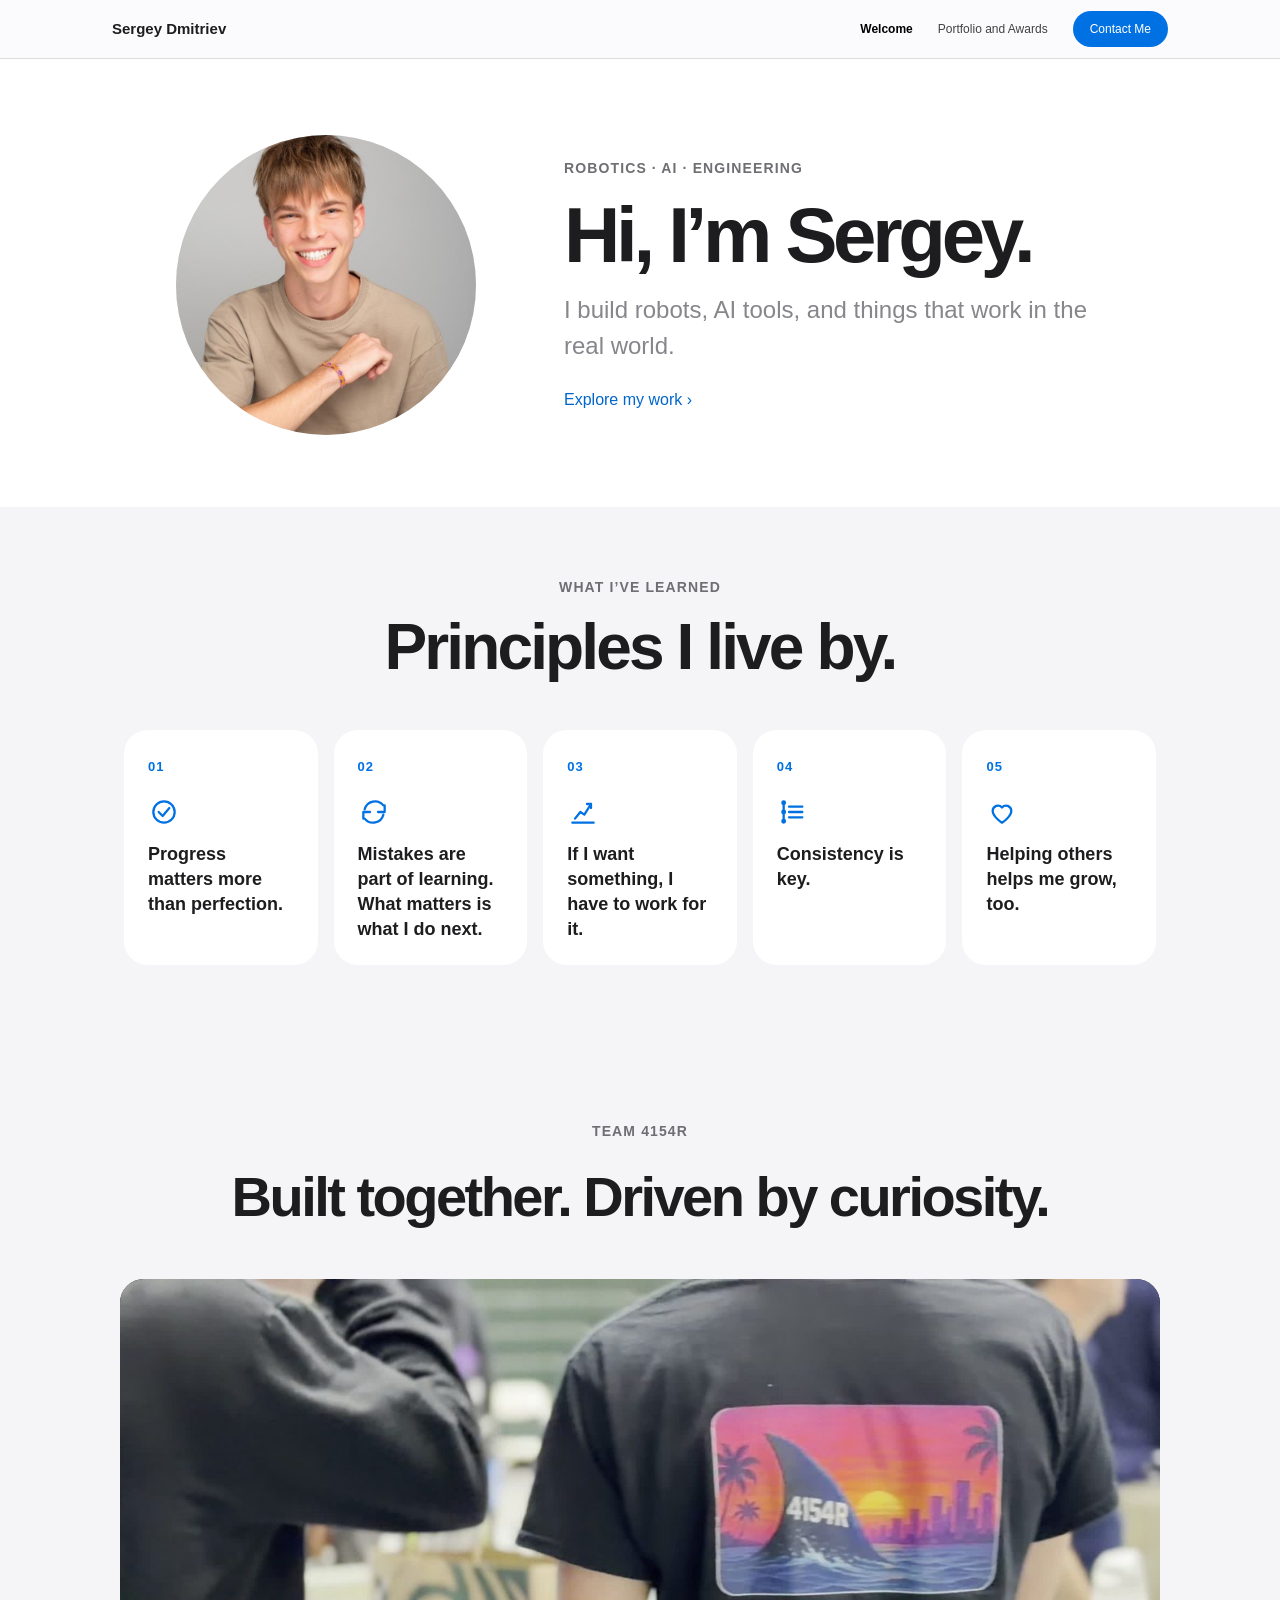
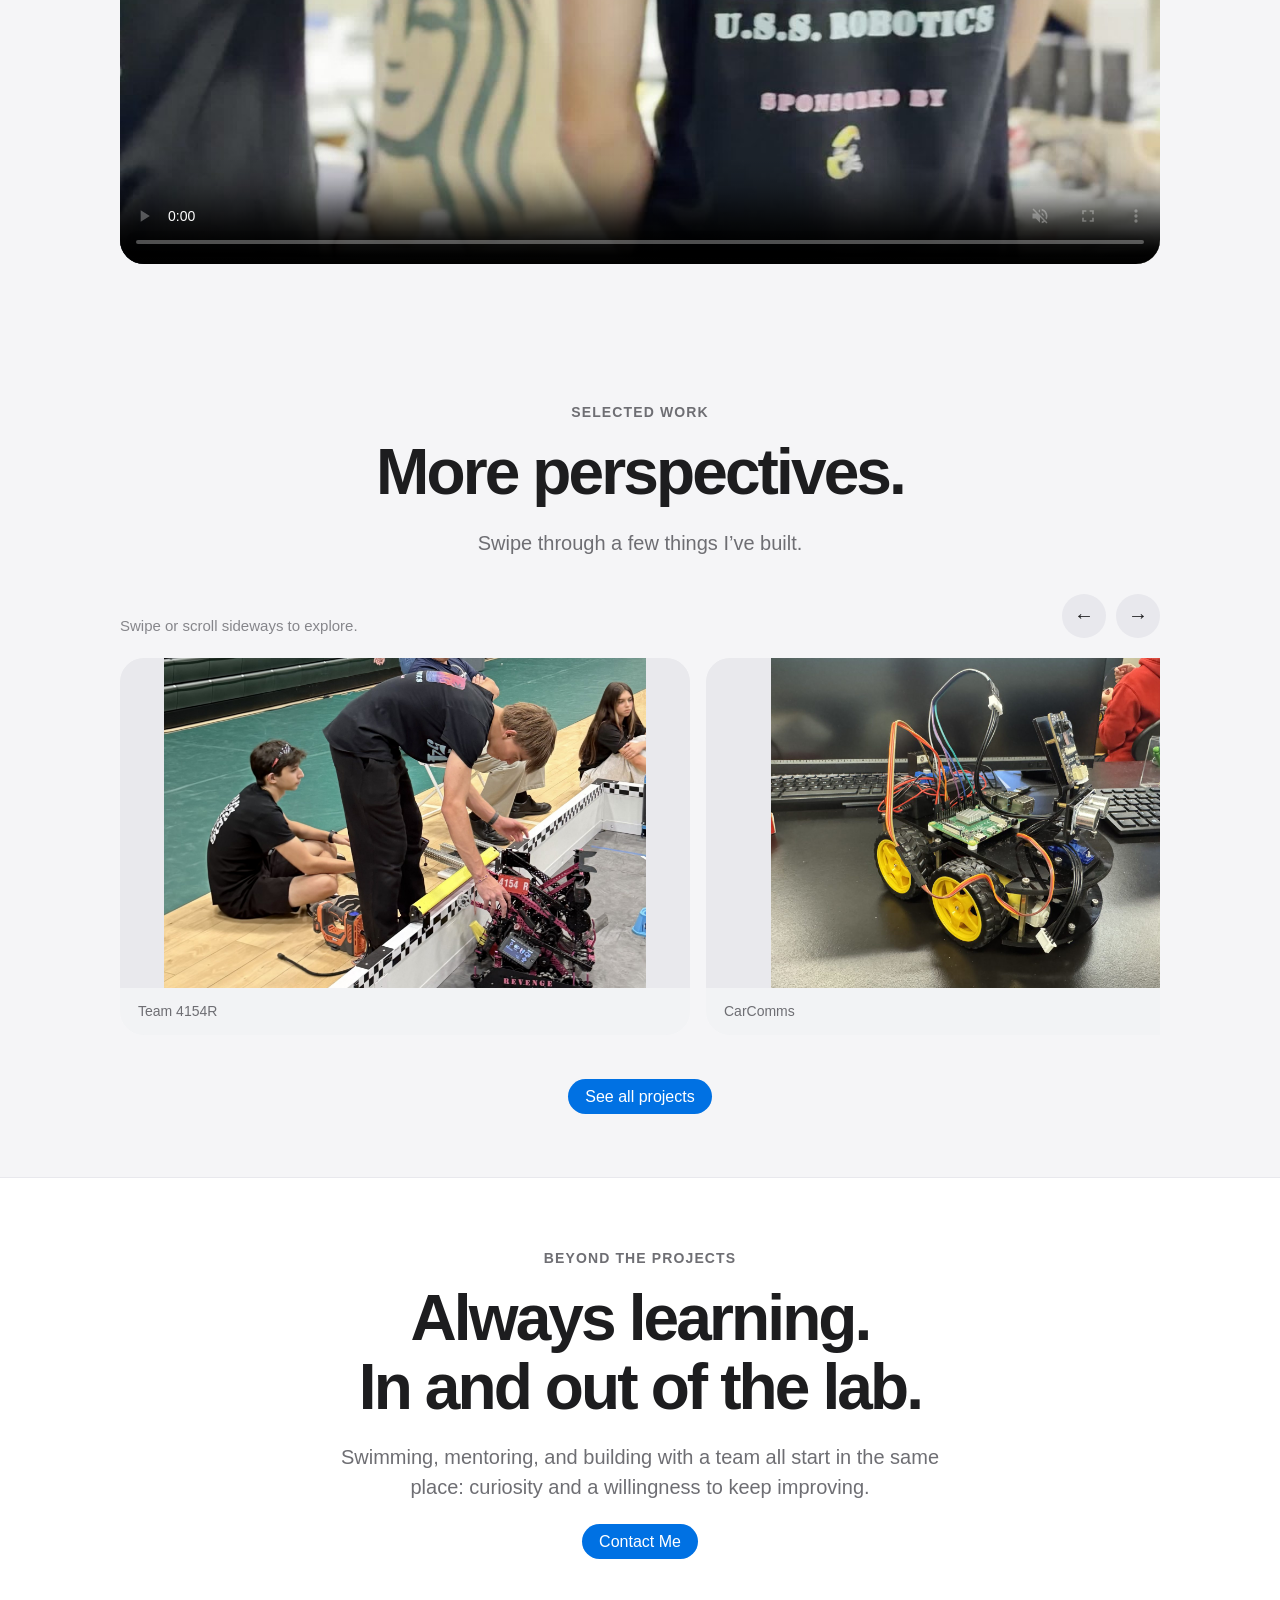
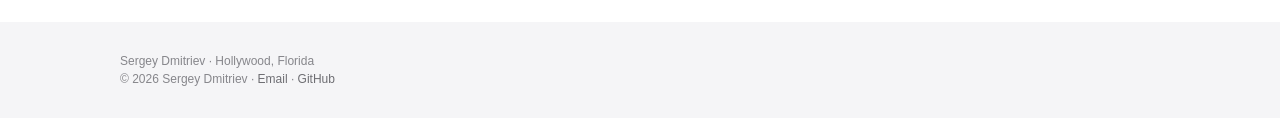
==== commit b94c5231: "Refine project images and principles" ====
--- a/website/index.html
+++ b/website/index.html
@@ -1 +1 @@
-<!doctype html><html lang="en"><head><meta charset="utf-8"><meta name="viewport" content="width=device-width,initial-scale=1"><meta name="description" content="Sergey Dmitriev: robotics, AI, and projects built for the real world."><title>Welcome — Sergey Dmitriev</title><link rel="stylesheet" href="style.css?v=20261028d"><script src="site.js" defer></script></head><body><header><nav aria-label="Main navigation"><a class="logo" href="index.html">Sergey Dmitriev</a><a href="index.html" aria-current="page">Welcome</a><a href="portfolio.html">Portfolio and Awards</a><a class="pill" href="contact.html">Contact Me</a></nav></header><main><section class="welcome-intro"><div class="intro-portrait"><img src="images/portrait-casual.jpg" alt="Sergey Dmitriev smiling" fetchpriority="high"></div><div class="intro-copy"><div class="eyebrow">Robotics · AI · Engineering</div><h1>Hi, I’m Sergey.</h1><p>I build robots, AI tools, and things that work in the real world.</p><a href="portfolio.html">Explore my work ›</a></div></section><section class="principles-section reveal"><div class="home-inner"><div class="section-kicker"><span class="eyebrow">What I’ve learned</span><h2>Principles I live by.</h2></div><div class="principles-line" tabindex="0" aria-label="Five principles; scroll sideways to see more"><article><span>01</span><p>Progress matters more than perfection.</p></article><article><span>02</span><p>Mistakes are part of learning. What matters is what I do next.</p></article><article><span>03</span><p>If I want something, I have to work for it.</p></article><article><span>04</span><p>Show up consistently. Small steps add up.</p></article><article><span>05</span><p>Helping others helps me grow, too.</p></article></div></div></section><section class="video-section reveal"><div class="video-inner"><span class="eyebrow">Team 4154R</span><h2>Built together. Driven by curiosity.</h2><div class="video-frame"><video class="featured-video" controls muted loop playsinline preload="none" poster="images/team-4154r-video.jpg" aria-label="Team 4154R robotics video"><source src="videos/team-4154r.mp4" type="video/mp4">Your browser does not support video playback.</video></div></div></section><section class="home-work"><div class="home-inner"><div class="section-kicker reveal"><span class="eyebrow">Selected work</span><h2>More perspectives.</h2><p>Swipe through a few things I’ve built.</p></div><div class="gallery-section project-carousel reveal"><div class="gallery-heading"><div><p>Swipe or scroll sideways to explore.</p></div><div class="gallery-controls"><button type="button" data-scroll="-1" aria-label="Previous project">←</button><button type="button" data-scroll="1" aria-label="Next project">→</button></div></div><div class="gallery" tabindex="0" aria-label="Project images"><figure><a href="portfolio.html" aria-label="See robotics and all projects"><img src="images/robotics-field.jpg" alt="Team 4154R robot on the field" loading="lazy"></a><figcaption>Team 4154R</figcaption></figure><figure><a href="portfolio.html" aria-label="See MazeMind and all projects"><img src="https://raw.githubusercontent.com/serjdmitri/MazeMind/main/docs/screenshots/home.png" alt="MazeMind interface" loading="lazy"></a><figcaption>MazeMind</figcaption></figure><figure><a href="portfolio.html" aria-label="See Relay and all projects"><img src="https://raw.githubusercontent.com/serjdmitri/Relay/main/docs/img/ui-main.png" alt="Relay interface" loading="lazy"></a><figcaption>Relay</figcaption></figure><figure><a href="portfolio.html" aria-label="See Eyes for Agents and all projects"><img src="https://raw.githubusercontent.com/reefyai/eyes-for-agents/main/images/demo-fedex-chat.png" alt="Eyes for Agents example conversation" loading="lazy"></a><figcaption>Eyes for Agents</figcaption></figure><figure><a href="portfolio.html" aria-label="See CarComms and all projects"><img src="images/carcomms.jpg" alt="CarComms Raspberry Pi robot" loading="lazy"></a><figcaption>CarComms</figcaption></figure><figure><a href="portfolio.html" aria-label="See CubeSat and all projects"><img src="images/cubesat.jpg" alt="CubeSat model and components" loading="lazy"></a><figcaption>CubeSat</figcaption></figure></div></div><div class="home-more reveal"><a class="button" href="portfolio.html">See all projects</a></div></div></section><section class="home-personal reveal"><div class="home-personal-inner"><span class="eyebrow">Beyond the projects</span><h2>Always learning.<br>In and out of the lab.</h2><p>Swimming, mentoring, and building with a team all start in the same place: curiosity and a willingness to keep improving.</p><a class="button" href="contact.html">Contact Me</a></div></section></main><footer><div>Sergey Dmitriev · Hollywood, Florida<br>© 2026 Sergey Dmitriev · <a href="mailto:sd2009main@gmail.com">Email</a> · <a href="https://github.com/serjdmitri">GitHub</a></div></footer></body></html>+<!doctype html><html lang="en"><head><meta charset="utf-8"><meta name="viewport" content="width=device-width,initial-scale=1"><meta name="description" content="Sergey Dmitriev: robotics, AI, and projects built for the real world."><title>Welcome — Sergey Dmitriev</title><link rel="stylesheet" href="style.css?v=20261028e"><script src="site.js" defer></script></head><body><header><nav aria-label="Main navigation"><a class="logo" href="index.html">Sergey Dmitriev</a><a href="index.html" aria-current="page">Welcome</a><a href="portfolio.html">Portfolio and Awards</a><a class="pill" href="contact.html">Contact Me</a></nav></header><main><section class="welcome-intro"><div class="intro-portrait"><img src="images/portrait-casual.jpg" alt="Sergey Dmitriev smiling" fetchpriority="high"></div><div class="intro-copy"><div class="eyebrow">Robotics · AI · Engineering</div><h1>Hi, I’m Sergey.</h1><p>I build robots, AI tools, and things that work in the real world.</p><a href="portfolio.html">Explore my work ›</a></div></section><section class="principles-section reveal"><div class="home-inner"><div class="section-kicker"><span class="eyebrow">What I’ve learned</span><h2>Principles I live by.</h2></div><div class="principles-line" tabindex="0" aria-label="Five principles; scroll sideways to see more"><article><span class="principle-number">01</span><svg class="principle-icon" viewBox="0 0 24 24" fill="none" stroke="currentColor" stroke-width="1.7" stroke-linecap="round" stroke-linejoin="round" aria-hidden="true"><circle cx="12" cy="12" r="8"/><path d="m8 12 3 3 5-6"/></svg><p>Progress matters more than perfection.</p></article><article><span class="principle-number">02</span><svg class="principle-icon" viewBox="0 0 24 24" fill="none" stroke="currentColor" stroke-width="1.7" stroke-linecap="round" stroke-linejoin="round" aria-hidden="true"><path d="M20 7v5h-5M4 17v-5h5"/><path d="M5 10a8 8 0 0 1 14-3M19 14a8 8 0 0 1-14 3"/></svg><p>Mistakes are part of learning. What matters is what I do next.</p></article><article><span class="principle-number">03</span><svg class="principle-icon" viewBox="0 0 24 24" fill="none" stroke="currentColor" stroke-width="1.7" stroke-linecap="round" stroke-linejoin="round" aria-hidden="true"><path d="M4 20h16M6 17l4-5 3 2 5-8"/><path d="M15 6h3v3"/></svg><p>If I want something, I have to work for it.</p></article><article><span class="principle-number">04</span><svg class="principle-icon" viewBox="0 0 24 24" fill="none" stroke="currentColor" stroke-width="1.7" stroke-linecap="round" stroke-linejoin="round" aria-hidden="true"><path d="M5 5v14M9 8h10M9 12h10M9 16h10"/><circle cx="5" cy="5" r="1"/><circle cx="5" cy="12" r="1"/><circle cx="5" cy="19" r="1"/></svg><p>Consistency is key.</p></article><article><span class="principle-number">05</span><svg class="principle-icon" viewBox="0 0 24 24" fill="none" stroke="currentColor" stroke-width="1.7" stroke-linecap="round" stroke-linejoin="round" aria-hidden="true"><path d="M12 20s-7-4.4-7-9a4 4 0 0 1 7-2.4A4 4 0 0 1 19 11c0 4.6-7 9-7 9Z"/></svg><p>Helping others helps me grow, too.</p></article></div></div></section><section class="video-section reveal"><div class="video-inner"><span class="eyebrow">Team 4154R</span><h2>Built together. Driven by curiosity.</h2><div class="video-frame"><video class="featured-video" controls muted loop playsinline preload="none" poster="images/team-4154r-video.jpg" aria-label="Team 4154R robotics video"><source src="videos/team-4154r.mp4" type="video/mp4">Your browser does not support video playback.</video></div></div></section><section class="home-work"><div class="home-inner"><div class="section-kicker reveal"><span class="eyebrow">Selected work</span><h2>More perspectives.</h2><p>Swipe through a few things I’ve built.</p></div><div class="gallery-section project-carousel reveal"><div class="gallery-heading"><div><p>Swipe or scroll sideways to explore.</p></div><div class="gallery-controls"><button type="button" data-scroll="-1" aria-label="Previous project">←</button><button type="button" data-scroll="1" aria-label="Next project">→</button></div></div><div class="gallery" tabindex="0" aria-label="Project images"><figure><a href="portfolio.html" aria-label="See robotics and all projects"><img src="images/robotics-field.jpg" alt="Team 4154R robot on the field" loading="lazy"></a><figcaption>Team 4154R</figcaption></figure><figure><a href="portfolio.html" aria-label="See CarComms and all projects"><img src="images/carcomms.jpg" alt="CarComms Raspberry Pi robot" loading="lazy"></a><figcaption>CarComms</figcaption></figure><figure><a href="portfolio.html" aria-label="See Eyes for Agents and all projects"><img src="images/eyes-for-agents.jpg" alt="Sergey and the team working at the hackathon" loading="lazy"></a><figcaption>Eyes for Agents</figcaption></figure><figure><a href="portfolio.html" aria-label="See Relay and all projects"><img src="https://raw.githubusercontent.com/serjdmitri/Relay/main/docs/img/overlay-hud.png" alt="Relay voice-reactor interface" loading="lazy"></a><figcaption>Relay</figcaption></figure><figure><a href="portfolio.html" aria-label="See CubeSat and all projects"><img src="images/cubesat.jpg" alt="CubeSat model and components" loading="lazy"></a><figcaption>CubeSat</figcaption></figure><figure><a href="portfolio.html" aria-label="See MazeMind and all projects"><img src="https://raw.githubusercontent.com/serjdmitri/MazeMind/main/docs/screenshots/train-ai.png" alt="MazeMind maze-building interface" loading="lazy"></a><figcaption>MazeMind</figcaption></figure></div></div><div class="home-more reveal"><a class="button" href="portfolio.html">See all projects</a></div></div></section><section class="home-personal reveal"><div class="home-personal-inner"><span class="eyebrow">Beyond the projects</span><h2>Always learning.<br>In and out of the lab.</h2><p>Swimming, mentoring, and building with a team all start in the same place: curiosity and a willingness to keep improving.</p><a class="button" href="contact.html">Contact Me</a></div></section></main><footer><div>Sergey Dmitriev · Hollywood, Florida<br>© 2026 Sergey Dmitriev · <a href="mailto:sd2009main@gmail.com">Email</a> · <a href="https://github.com/serjdmitri">GitHub</a></div></footer></body></html>
--- a/website/style.css
+++ b/website/style.css
@@ -44,3 +44,4 @@
 .welcome-intro{max-width:1040px;margin:auto;padding:100px 24px 96px;display:flex;align-items:center;justify-content:center;gap:clamp(36px,7vw,88px)}.intro-portrait{flex:0 0 clamp(180px,26vw,300px);width:clamp(180px,26vw,300px);aspect-ratio:1;border-radius:50%;overflow:hidden;background:#e9e9ed}.intro-portrait img{width:100%;height:100%;display:block;object-fit:cover;object-position:center 24%}.intro-copy{max-width:540px}.intro-copy h1{font-size:clamp(48px,7vw,78px);line-height:1.04;letter-spacing:-.055em;margin:16px 0}.intro-copy p{font-size:clamp(19px,2.3vw,24px);color:#86868b;margin:0 0 24px}.principles-section{padding:88px 24px;background:#f5f5f7}.principles-section .section-kicker{margin-bottom:44px}.principles-line{display:grid;grid-template-columns:repeat(5,minmax(180px,1fr));gap:16px;overflow-x:auto;padding:4px 4px 18px;scroll-snap-type:x mandatory}.principles-line article{background:#fff;border-radius:var(--radius);padding:24px;min-height:215px;scroll-snap-align:start}.principles-line span{color:#0071e3;font-size:13px;font-weight:700;letter-spacing:.08em}.principles-line p{font-size:18px;font-weight:600;line-height:1.38;margin:18px 0 0}.perspectives-projects{display:grid;grid-template-columns:repeat(3,minmax(0,1fr));gap:20px}.perspective-project{display:flex;flex-direction:column;background:#fff;border-radius:var(--radius);overflow:hidden;color:#1d1d1f;box-shadow:0 8px 30px #0000000a}.perspective-project:hover{text-decoration:none}.perspective-project:focus-visible{outline:3px solid #0071e3;outline-offset:3px}.perspective-project img{display:block;width:100%;height:230px;object-fit:contain;background:#e9edf2}.perspective-project>span{padding:22px 24px;font-weight:650;font-size:20px;display:flex;justify-content:space-between}.welcome-contact{padding:100px 24px;text-align:center}.welcome-contact h2{font-size:clamp(38px,6vw,64px);line-height:1.08;letter-spacing:-.045em;margin:14px 0}.welcome-contact p{color:#6e6e73;font-size:20px}.contact-links{display:flex;justify-content:center;flex-wrap:wrap;gap:12px;margin:32px auto}.contact-links a{border:1px solid #d2d2d7;border-radius:999px;padding:10px 18px}.contact-links a:hover{border-color:#0071e3;text-decoration:none}.welcome-contact .contact-location{font-size:14px}.portfolio-intro-video{text-align:center;background:#fff;padding:88px 24px}.portfolio-intro-video h1{font-size:clamp(38px,6vw,64px);line-height:1.08;letter-spacing:-.045em;margin:14px 0}.portfolio-intro-video p{font-size:19px;color:#86868b;margin:0 auto 40px;max-width:680px}@media(max-width:700px){.welcome-intro{padding:72px 24px;gap:24px}.intro-portrait{flex-basis:130px;width:130px}.intro-copy h1{font-size:clamp(34px,8vw,52px)}.principles-section{padding:70px 20px}.principles-line{grid-template-columns:repeat(5,220px)}.perspectives-projects{grid-template-columns:1fr}.perspective-project img{height:auto;max-height:380px}.welcome-contact{padding:72px 20px}}@media(max-width:390px){.welcome-intro{flex-direction:column;text-align:center}.intro-portrait{width:160px;flex-basis:160px}}
 /* Compact section rhythm, with distinct surfaces and clear breaks. */
 .welcome-intro{padding-top:76px;padding-bottom:72px}.principles-section,.video-section,.home-work,.home-personal,.portfolio-intro-video,.awards-section{padding-top:68px;padding-bottom:68px}.principles-section,.home-work{background:#f5f5f7}.home-personal{background:#fff;border-top:1px solid #e8e8ed}.home-personal .button{margin-top:8px}.home-more{margin-top:32px}.section-kicker{margin-bottom:36px}.project-carousel{padding:0}.project-carousel .gallery-heading p{font-size:15px}.project-carousel .gallery figure a{display:block}.project-carousel .gallery figure a:focus-visible{outline:3px solid #0071e3;outline-offset:-3px}.project-carousel .gallery img{height:330px;object-fit:contain}.awards-section{background:#f5f5f7}.awards-heading{text-align:center;max-width:720px;margin:0 auto 40px}.awards-heading h2{font-size:clamp(36px,5vw,56px);line-height:1.08;letter-spacing:-.045em;margin:14px 0}.awards-heading p{font-size:19px;color:#6e6e73}.awards-grid{display:grid;grid-template-columns:repeat(auto-fit,minmax(250px,1fr));gap:16px}.awards-grid article{background:#fff;border-radius:var(--radius);padding:28px}.awards-grid article span{font-size:12px;text-transform:uppercase;letter-spacing:.06em;color:#6e6e73;font-weight:650}.awards-grid h3{font-size:23px;line-height:1.2;letter-spacing:-.025em;margin:12px 0}.awards-grid p{color:#6e6e73;font-size:16px;line-height:1.5;margin:0}.contact-options{grid-template-columns:repeat(2,minmax(0,1fr));max-width:560px}@media(max-width:700px){.welcome-intro{padding-top:60px;padding-bottom:60px}.principles-section,.video-section,.home-work,.home-personal,.portfolio-intro-video,.awards-section{padding-top:56px;padding-bottom:56px}.project-carousel .gallery img{height:250px}.contact-options{grid-template-columns:1fr}}
+.principle-icon{display:block;width:32px;height:32px;margin-top:18px;color:#0071e3}.principles-line p{margin-top:14px}.project-carousel .gallery figure{background:#f2f3f5}.project-carousel .gallery figure a{display:flex;align-items:center;justify-content:center;height:330px;overflow:hidden}.project-carousel .gallery img{display:block;width:100%;height:100%;object-fit:contain;object-position:center}@media(max-width:700px){.project-carousel .gallery figure a{height:250px}.project-carousel .gallery img{height:100%}}
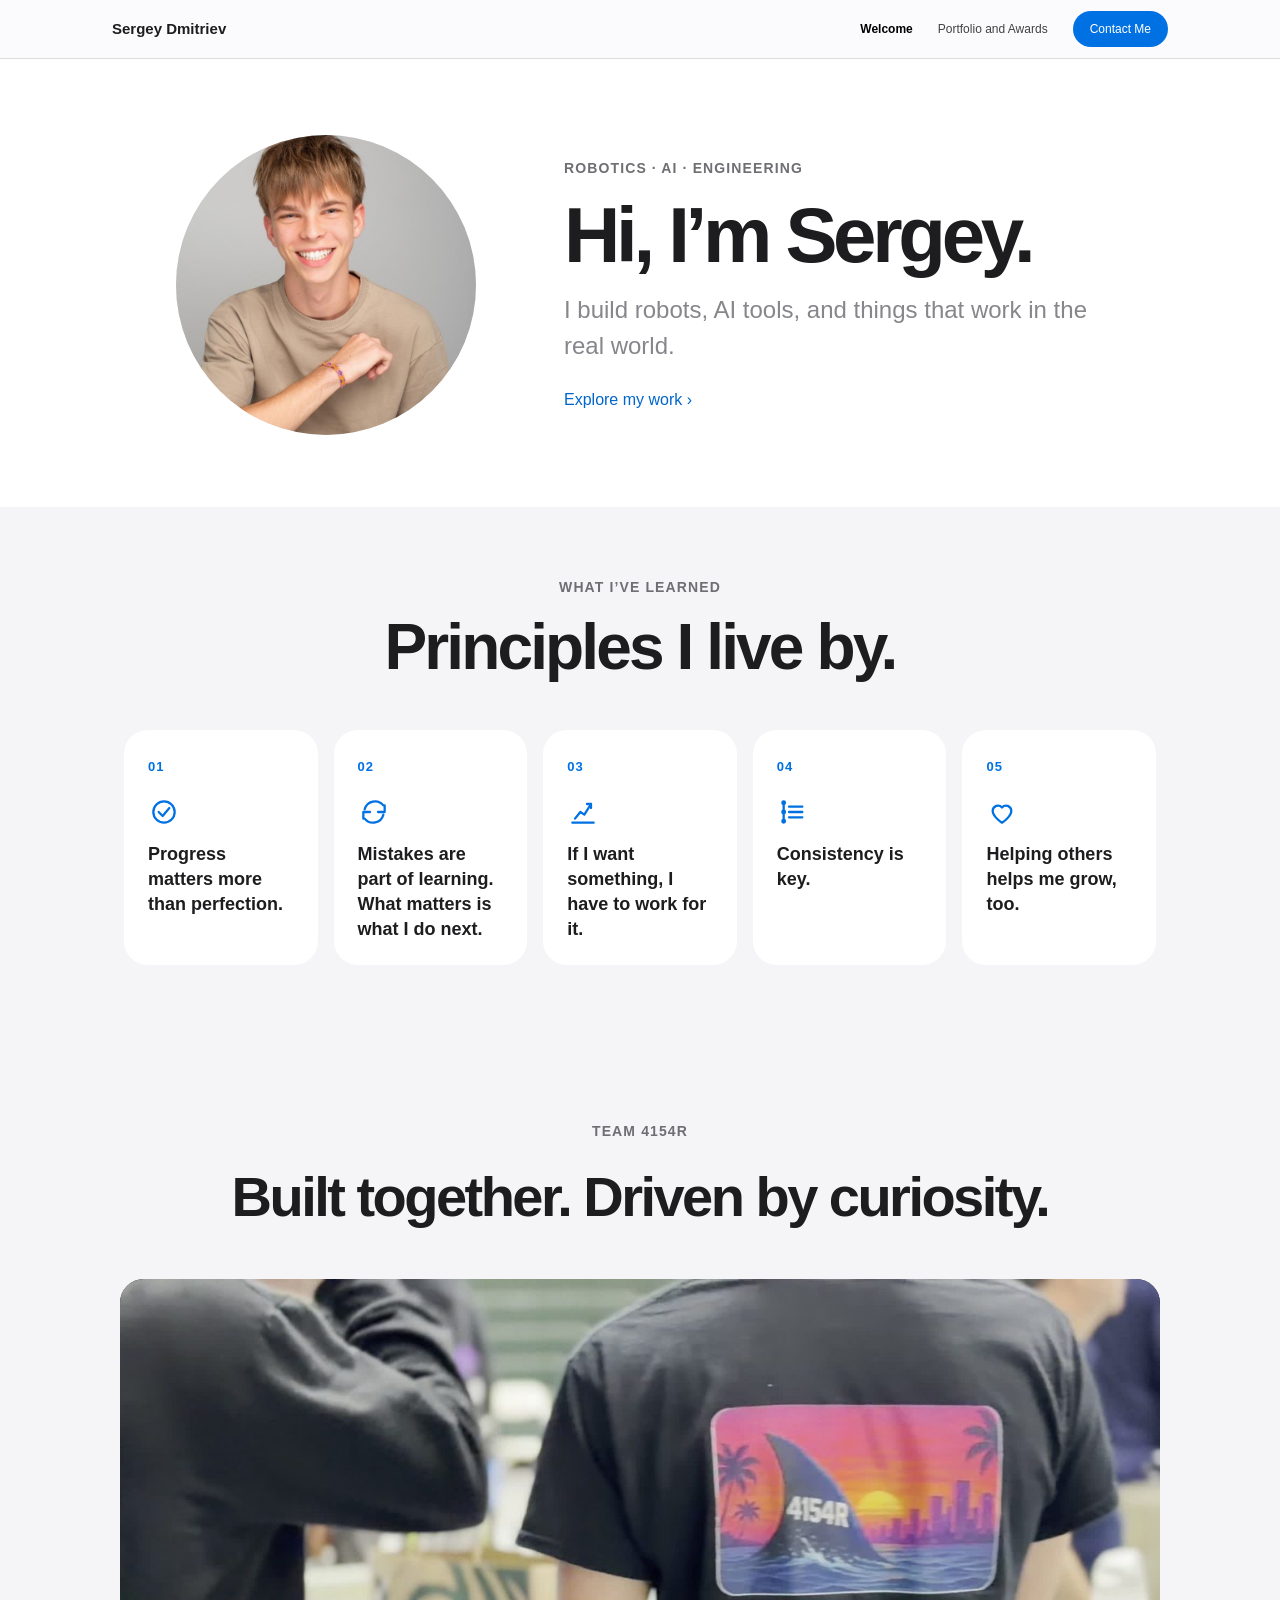
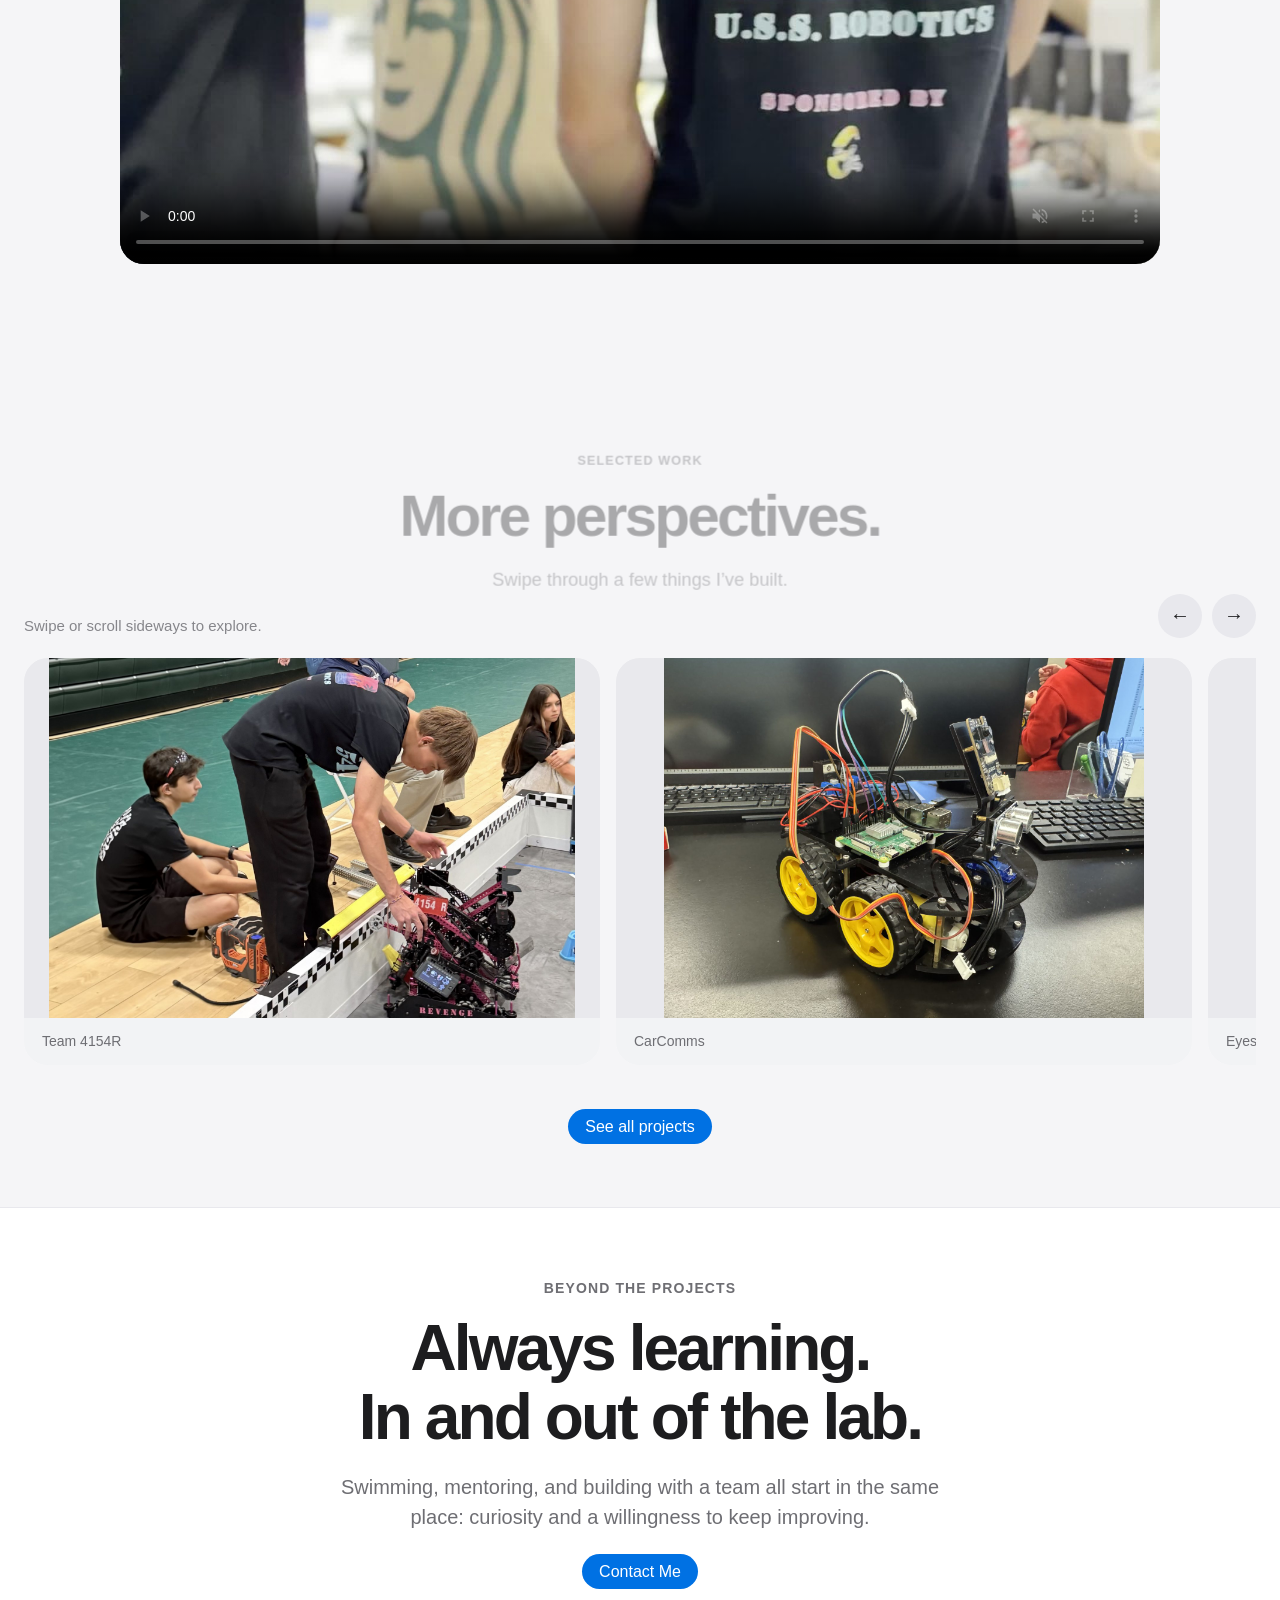
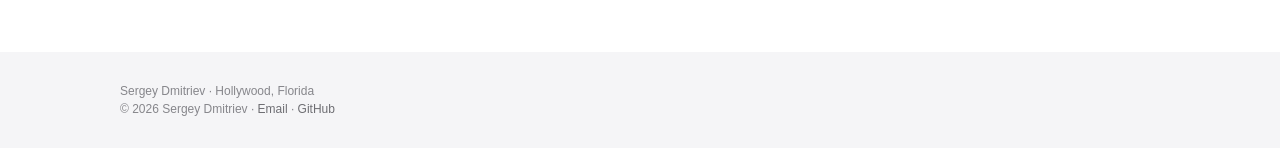
==== commit 2bffab45: "Enlarge project carousel and number awards" ====
--- a/website/index.html
+++ b/website/index.html
@@ -1 +1 @@
-<!doctype html><html lang="en"><head><meta charset="utf-8"><meta name="viewport" content="width=device-width,initial-scale=1"><meta name="description" content="Sergey Dmitriev: robotics, AI, and projects built for the real world."><title>Welcome — Sergey Dmitriev</title><link rel="stylesheet" href="style.css?v=20261028e"><script src="site.js" defer></script></head><body><header><nav aria-label="Main navigation"><a class="logo" href="index.html">Sergey Dmitriev</a><a href="index.html" aria-current="page">Welcome</a><a href="portfolio.html">Portfolio and Awards</a><a class="pill" href="contact.html">Contact Me</a></nav></header><main><section class="welcome-intro"><div class="intro-portrait"><img src="images/portrait-casual.jpg" alt="Sergey Dmitriev smiling" fetchpriority="high"></div><div class="intro-copy"><div class="eyebrow">Robotics · AI · Engineering</div><h1>Hi, I’m Sergey.</h1><p>I build robots, AI tools, and things that work in the real world.</p><a href="portfolio.html">Explore my work ›</a></div></section><section class="principles-section reveal"><div class="home-inner"><div class="section-kicker"><span class="eyebrow">What I’ve learned</span><h2>Principles I live by.</h2></div><div class="principles-line" tabindex="0" aria-label="Five principles; scroll sideways to see more"><article><span class="principle-number">01</span><svg class="principle-icon" viewBox="0 0 24 24" fill="none" stroke="currentColor" stroke-width="1.7" stroke-linecap="round" stroke-linejoin="round" aria-hidden="true"><circle cx="12" cy="12" r="8"/><path d="m8 12 3 3 5-6"/></svg><p>Progress matters more than perfection.</p></article><article><span class="principle-number">02</span><svg class="principle-icon" viewBox="0 0 24 24" fill="none" stroke="currentColor" stroke-width="1.7" stroke-linecap="round" stroke-linejoin="round" aria-hidden="true"><path d="M20 7v5h-5M4 17v-5h5"/><path d="M5 10a8 8 0 0 1 14-3M19 14a8 8 0 0 1-14 3"/></svg><p>Mistakes are part of learning. What matters is what I do next.</p></article><article><span class="principle-number">03</span><svg class="principle-icon" viewBox="0 0 24 24" fill="none" stroke="currentColor" stroke-width="1.7" stroke-linecap="round" stroke-linejoin="round" aria-hidden="true"><path d="M4 20h16M6 17l4-5 3 2 5-8"/><path d="M15 6h3v3"/></svg><p>If I want something, I have to work for it.</p></article><article><span class="principle-number">04</span><svg class="principle-icon" viewBox="0 0 24 24" fill="none" stroke="currentColor" stroke-width="1.7" stroke-linecap="round" stroke-linejoin="round" aria-hidden="true"><path d="M5 5v14M9 8h10M9 12h10M9 16h10"/><circle cx="5" cy="5" r="1"/><circle cx="5" cy="12" r="1"/><circle cx="5" cy="19" r="1"/></svg><p>Consistency is key.</p></article><article><span class="principle-number">05</span><svg class="principle-icon" viewBox="0 0 24 24" fill="none" stroke="currentColor" stroke-width="1.7" stroke-linecap="round" stroke-linejoin="round" aria-hidden="true"><path d="M12 20s-7-4.4-7-9a4 4 0 0 1 7-2.4A4 4 0 0 1 19 11c0 4.6-7 9-7 9Z"/></svg><p>Helping others helps me grow, too.</p></article></div></div></section><section class="video-section reveal"><div class="video-inner"><span class="eyebrow">Team 4154R</span><h2>Built together. Driven by curiosity.</h2><div class="video-frame"><video class="featured-video" controls muted loop playsinline preload="none" poster="images/team-4154r-video.jpg" aria-label="Team 4154R robotics video"><source src="videos/team-4154r.mp4" type="video/mp4">Your browser does not support video playback.</video></div></div></section><section class="home-work"><div class="home-inner"><div class="section-kicker reveal"><span class="eyebrow">Selected work</span><h2>More perspectives.</h2><p>Swipe through a few things I’ve built.</p></div><div class="gallery-section project-carousel reveal"><div class="gallery-heading"><div><p>Swipe or scroll sideways to explore.</p></div><div class="gallery-controls"><button type="button" data-scroll="-1" aria-label="Previous project">←</button><button type="button" data-scroll="1" aria-label="Next project">→</button></div></div><div class="gallery" tabindex="0" aria-label="Project images"><figure><a href="portfolio.html" aria-label="See robotics and all projects"><img src="images/robotics-field.jpg" alt="Team 4154R robot on the field" loading="lazy"></a><figcaption>Team 4154R</figcaption></figure><figure><a href="portfolio.html" aria-label="See CarComms and all projects"><img src="images/carcomms.jpg" alt="CarComms Raspberry Pi robot" loading="lazy"></a><figcaption>CarComms</figcaption></figure><figure><a href="portfolio.html" aria-label="See Eyes for Agents and all projects"><img src="images/eyes-for-agents.jpg" alt="Sergey and the team working at the hackathon" loading="lazy"></a><figcaption>Eyes for Agents</figcaption></figure><figure><a href="portfolio.html" aria-label="See Relay and all projects"><img src="https://raw.githubusercontent.com/serjdmitri/Relay/main/docs/img/overlay-hud.png" alt="Relay voice-reactor interface" loading="lazy"></a><figcaption>Relay</figcaption></figure><figure><a href="portfolio.html" aria-label="See CubeSat and all projects"><img src="images/cubesat.jpg" alt="CubeSat model and components" loading="lazy"></a><figcaption>CubeSat</figcaption></figure><figure><a href="portfolio.html" aria-label="See MazeMind and all projects"><img src="https://raw.githubusercontent.com/serjdmitri/MazeMind/main/docs/screenshots/train-ai.png" alt="MazeMind maze-building interface" loading="lazy"></a><figcaption>MazeMind</figcaption></figure></div></div><div class="home-more reveal"><a class="button" href="portfolio.html">See all projects</a></div></div></section><section class="home-personal reveal"><div class="home-personal-inner"><span class="eyebrow">Beyond the projects</span><h2>Always learning.<br>In and out of the lab.</h2><p>Swimming, mentoring, and building with a team all start in the same place: curiosity and a willingness to keep improving.</p><a class="button" href="contact.html">Contact Me</a></div></section></main><footer><div>Sergey Dmitriev · Hollywood, Florida<br>© 2026 Sergey Dmitriev · <a href="mailto:sd2009main@gmail.com">Email</a> · <a href="https://github.com/serjdmitri">GitHub</a></div></footer></body></html>+<!doctype html><html lang="en"><head><meta charset="utf-8"><meta name="viewport" content="width=device-width,initial-scale=1"><meta name="description" content="Sergey Dmitriev: robotics, AI, and projects built for the real world."><title>Welcome — Sergey Dmitriev</title><link rel="stylesheet" href="style.css?v=20261028j"><script src="site.js" defer></script></head><body><header><nav aria-label="Main navigation"><a class="logo" href="index.html">Sergey Dmitriev</a><a href="index.html" aria-current="page">Welcome</a><a href="portfolio.html">Portfolio and Awards</a><a class="pill" href="contact.html">Contact Me</a></nav></header><main><section class="welcome-intro"><div class="intro-portrait"><img src="images/portrait-casual.jpg" alt="Sergey Dmitriev smiling" fetchpriority="high"></div><div class="intro-copy"><div class="eyebrow">Robotics · AI · Engineering</div><h1>Hi, I’m Sergey.</h1><p>I build robots, AI tools, and things that work in the real world.</p><a href="portfolio.html">Explore my work ›</a></div></section><section class="principles-section reveal"><div class="home-inner"><div class="section-kicker"><span class="eyebrow">What I’ve learned</span><h2>Principles I live by.</h2></div><div class="principles-line" tabindex="0" aria-label="Five principles; scroll sideways to see more"><article><span class="principle-number">01</span><svg class="principle-icon" viewBox="0 0 24 24" fill="none" stroke="currentColor" stroke-width="1.7" stroke-linecap="round" stroke-linejoin="round" aria-hidden="true"><circle cx="12" cy="12" r="8"/><path d="m8 12 3 3 5-6"/></svg><p>Progress matters more than perfection.</p></article><article><span class="principle-number">02</span><svg class="principle-icon" viewBox="0 0 24 24" fill="none" stroke="currentColor" stroke-width="1.7" stroke-linecap="round" stroke-linejoin="round" aria-hidden="true"><path d="M20 7v5h-5M4 17v-5h5"/><path d="M5 10a8 8 0 0 1 14-3M19 14a8 8 0 0 1-14 3"/></svg><p>Mistakes are part of learning. What matters is what I do next.</p></article><article><span class="principle-number">03</span><svg class="principle-icon" viewBox="0 0 24 24" fill="none" stroke="currentColor" stroke-width="1.7" stroke-linecap="round" stroke-linejoin="round" aria-hidden="true"><path d="M4 20h16M6 17l4-5 3 2 5-8"/><path d="M15 6h3v3"/></svg><p>If I want something, I have to work for it.</p></article><article><span class="principle-number">04</span><svg class="principle-icon" viewBox="0 0 24 24" fill="none" stroke="currentColor" stroke-width="1.7" stroke-linecap="round" stroke-linejoin="round" aria-hidden="true"><path d="M5 5v14M9 8h10M9 12h10M9 16h10"/><circle cx="5" cy="5" r="1"/><circle cx="5" cy="12" r="1"/><circle cx="5" cy="19" r="1"/></svg><p>Consistency is key.</p></article><article><span class="principle-number">05</span><svg class="principle-icon" viewBox="0 0 24 24" fill="none" stroke="currentColor" stroke-width="1.7" stroke-linecap="round" stroke-linejoin="round" aria-hidden="true"><path d="M12 20s-7-4.4-7-9a4 4 0 0 1 7-2.4A4 4 0 0 1 19 11c0 4.6-7 9-7 9Z"/></svg><p>Helping others helps me grow, too.</p></article></div></div></section><section class="video-section reveal"><div class="video-inner"><span class="eyebrow">Team 4154R</span><h2>Built together. Driven by curiosity.</h2><div class="video-frame"><video class="featured-video" controls muted loop playsinline preload="none" poster="images/team-4154r-video.jpg" aria-label="Team 4154R robotics video"><source src="videos/team-4154r.mp4" type="video/mp4">Your browser does not support video playback.</video></div></div></section><section class="home-work"><div class="home-inner"><div class="section-kicker reveal"><span class="eyebrow">Selected work</span><h2>More perspectives.</h2><p>Swipe through a few things I’ve built.</p></div><div class="gallery-section project-carousel reveal"><div class="gallery-heading"><div><p>Swipe or scroll sideways to explore.</p></div><div class="gallery-controls"><button type="button" data-scroll="-1" aria-label="Previous project">←</button><button type="button" data-scroll="1" aria-label="Next project">→</button></div></div><div class="gallery" tabindex="0" aria-label="Project images"><figure><a href="portfolio.html" aria-label="See robotics and all projects"><img src="images/robotics-field.jpg" alt="Team 4154R robot on the field" loading="lazy"></a><figcaption>Team 4154R</figcaption></figure><figure><a href="portfolio.html" aria-label="See CarComms and all projects"><img src="images/carcomms.jpg" alt="CarComms Raspberry Pi robot" loading="lazy"></a><figcaption>CarComms</figcaption></figure><figure><a href="portfolio.html" aria-label="See Eyes for Agents and all projects"><img src="images/eyes-for-agents.jpg" alt="Sergey and the team working at the hackathon" loading="lazy"></a><figcaption>Eyes for Agents</figcaption></figure><figure><a href="portfolio.html" aria-label="See Relay and all projects"><img src="https://raw.githubusercontent.com/serjdmitri/Relay/main/docs/img/overlay-hud.png" alt="Relay voice-reactor interface" loading="lazy"></a><figcaption>Relay</figcaption></figure><figure><a href="portfolio.html" aria-label="See CubeSat and all projects"><img src="images/cubesat.jpg" alt="CubeSat model and components" loading="lazy"></a><figcaption>CubeSat</figcaption></figure><figure><a href="portfolio.html" aria-label="See MazeMind and all projects"><img src="https://raw.githubusercontent.com/serjdmitri/MazeMind/main/docs/screenshots/train-ai.png" alt="MazeMind maze-building interface" loading="lazy"></a><figcaption>MazeMind</figcaption></figure></div></div><div class="home-more reveal"><a class="button" href="portfolio.html">See all projects</a></div></div></section><section class="home-personal reveal"><div class="home-personal-inner"><span class="eyebrow">Beyond the projects</span><h2>Always learning.<br>In and out of the lab.</h2><p>Swimming, mentoring, and building with a team all start in the same place: curiosity and a willingness to keep improving.</p><a class="button" href="contact.html">Contact Me</a></div></section></main><footer><div>Sergey Dmitriev · Hollywood, Florida<br>© 2026 Sergey Dmitriev · <a href="mailto:sd2009main@gmail.com">Email</a> · <a href="https://github.com/serjdmitri">GitHub</a></div></footer></body></html>
--- a/website/style.css
+++ b/website/style.css
@@ -45,3 +45,22 @@
 /* Compact section rhythm, with distinct surfaces and clear breaks. */
 .welcome-intro{padding-top:76px;padding-bottom:72px}.principles-section,.video-section,.home-work,.home-personal,.portfolio-intro-video,.awards-section{padding-top:68px;padding-bottom:68px}.principles-section,.home-work{background:#f5f5f7}.home-personal{background:#fff;border-top:1px solid #e8e8ed}.home-personal .button{margin-top:8px}.home-more{margin-top:32px}.section-kicker{margin-bottom:36px}.project-carousel{padding:0}.project-carousel .gallery-heading p{font-size:15px}.project-carousel .gallery figure a{display:block}.project-carousel .gallery figure a:focus-visible{outline:3px solid #0071e3;outline-offset:-3px}.project-carousel .gallery img{height:330px;object-fit:contain}.awards-section{background:#f5f5f7}.awards-heading{text-align:center;max-width:720px;margin:0 auto 40px}.awards-heading h2{font-size:clamp(36px,5vw,56px);line-height:1.08;letter-spacing:-.045em;margin:14px 0}.awards-heading p{font-size:19px;color:#6e6e73}.awards-grid{display:grid;grid-template-columns:repeat(auto-fit,minmax(250px,1fr));gap:16px}.awards-grid article{background:#fff;border-radius:var(--radius);padding:28px}.awards-grid article span{font-size:12px;text-transform:uppercase;letter-spacing:.06em;color:#6e6e73;font-weight:650}.awards-grid h3{font-size:23px;line-height:1.2;letter-spacing:-.025em;margin:12px 0}.awards-grid p{color:#6e6e73;font-size:16px;line-height:1.5;margin:0}.contact-options{grid-template-columns:repeat(2,minmax(0,1fr));max-width:560px}@media(max-width:700px){.welcome-intro{padding-top:60px;padding-bottom:60px}.principles-section,.video-section,.home-work,.home-personal,.portfolio-intro-video,.awards-section{padding-top:56px;padding-bottom:56px}.project-carousel .gallery img{height:250px}.contact-options{grid-template-columns:1fr}}
 .principle-icon{display:block;width:32px;height:32px;margin-top:18px;color:#0071e3}.principles-line p{margin-top:14px}.project-carousel .gallery figure{background:#f2f3f5}.project-carousel .gallery figure a{display:flex;align-items:center;justify-content:center;height:330px;overflow:hidden}.project-carousel .gallery img{display:block;width:100%;height:100%;object-fit:contain;object-position:center}@media(max-width:700px){.project-carousel .gallery figure a{height:250px}.project-carousel .gallery img{height:100%}}
+.awards-grid article{padding:0;overflow:hidden}.award-media{width:100%;aspect-ratio:4/3;background:#edf0f4;display:flex;align-items:center;justify-content:center;overflow:hidden}.award-media img{display:block;width:100%;height:100%;object-fit:contain;object-position:center}.award-copy{padding:24px 28px 28px}.award-label{display:flex;align-items:center;gap:10px}.award-icon{width:26px;height:26px;flex:none;color:#b58a25}.award-awaiting{background:#f0f1f3}.award-awaiting .award-icon{width:48px;height:48px;color:#9a9a9f}
+/* Project rows: category, image, and project story. */
+.project-list .project-row{display:grid;grid-template-columns:minmax(140px,1fr) minmax(0,1.5fr) minmax(210px,1.2fr);align-items:stretch;min-height:310px}.project-row .project-name{padding:32px 24px;display:flex;flex-direction:column;justify-content:center}.project-list .project-row .project-name h2{font-size:clamp(23px,2.4vw,32px);line-height:1.1;margin:10px 0}.project-list .project-row .media{order:0;min-height:310px;height:auto;background:#edf0f4}.project-list .project-row .media img{object-fit:contain}.project-list .project-row .tile-body,.project-list .project-row:hover .tile-body,.project-list .project-row:focus-within .tile-body,.project-list .project-row.expanded .tile-body{padding:32px 28px}.project-row .tile-body h3{font-size:20px;margin:0 0 12px}.project-list .project-row .tile-body p{font-size:16px;line-height:1.55}.awards-grid{display:flex;flex-wrap:wrap;justify-content:center}.awards-grid article{flex:1 1 250px;max-width:calc((100% - 32px)/3)}@media(max-width:900px){.project-list .project-row{grid-template-columns:minmax(130px,1fr) minmax(0,1.3fr);min-height:0}.project-list .project-row .tile-body{grid-column:1/-1}.project-list .project-row .media{min-height:250px}}@media(max-width:700px){.project-list .project-row{grid-template-columns:minmax(0,1fr)}.project-list .project-row .project-name{padding:24px 28px 16px}.project-list .project-row .media{height:auto;min-height:0;aspect-ratio:auto}.project-list .project-row .tile-body{grid-column:auto}.project-list .project-row .tile-body,.project-list .project-row:hover .tile-body,.project-list .project-row:focus-within .tile-body,.project-list .project-row.expanded .tile-body{padding:24px 28px 28px}.awards-grid article{max-width:100%;flex-basis:260px}}
+/* Wide desktop presentation with a single-row awards strip. */
+.awards-section .inner,.section:has(.project-list) .inner{max-width:1760px;width:100%}
+.awards-grid{display:grid;grid-auto-flow:column;grid-auto-columns:minmax(220px,1fr);grid-template-columns:none;justify-content:initial;gap:20px;overflow-x:auto;scroll-snap-type:x proximity;padding:4px 4px 18px}
+.awards-grid article{max-width:none;min-width:0;scroll-snap-align:start}
+.award-media img{object-fit:cover;object-position:center}
+.project-list{max-width:none;width:100%}
+.project-list .project-row{grid-template-columns:minmax(180px,1fr) minmax(0,2fr) minmax(250px,1.2fr);min-height:360px}
+.project-list .project-row:nth-child(even) .media{order:0}
+.project-list .project-row .media[data-media]{position:relative;display:block;min-width:0;min-height:360px;height:100%;overflow:hidden}
+.project-list .project-row .media[data-media] img{position:absolute;inset:0;width:100%;height:100%;max-width:none;padding:0;object-fit:cover;object-position:center}
+@media(max-width:900px){.awards-grid{grid-auto-columns:minmax(240px,72vw)}.project-list .project-row{grid-template-columns:minmax(140px,1fr) minmax(0,1.5fr);min-height:0}.project-list .project-row .media[data-media]{min-height:280px}.project-list .project-row .tile-body{grid-column:1/-1}}
+@media(max-width:700px){.project-list .project-row{grid-template-columns:minmax(0,1fr)}.project-list .project-row .media[data-media]{height:auto;min-height:0;aspect-ratio:4/3}.project-list .project-row .tile-body{grid-column:auto}}
+/* Give desktop project rows more vertical space. */
+@media(min-width:901px){.project-list .project-row{min-height:480px}.project-list .project-row .media[data-media]{min-height:480px}}
+/* A larger, screen-spanning project carousel and numbered award cards. */
+.home-work .home-inner{max-width:none;width:100%}.home-work .section-kicker{max-width:720px}.project-carousel .gallery figure{flex:0 0 clamp(500px,45vw,900px)}.project-carousel .gallery figure a{height:clamp(360px,27vw,520px)}.project-carousel .gallery img{width:100%;height:100%;object-fit:contain}.awards-grid article{position:relative}.award-number{position:absolute;top:14px;left:14px;z-index:1;width:36px;height:36px;display:grid;place-items:center;border-radius:50%;background:rgba(255,255,255,.94);color:#1d1d1f;font-size:14px;font-weight:700;box-shadow:0 2px 10px #0002}@media(max-width:700px){.project-carousel .gallery figure{flex-basis:85vw}.project-carousel .gallery figure a{height:clamp(240px,62vw,360px)}}
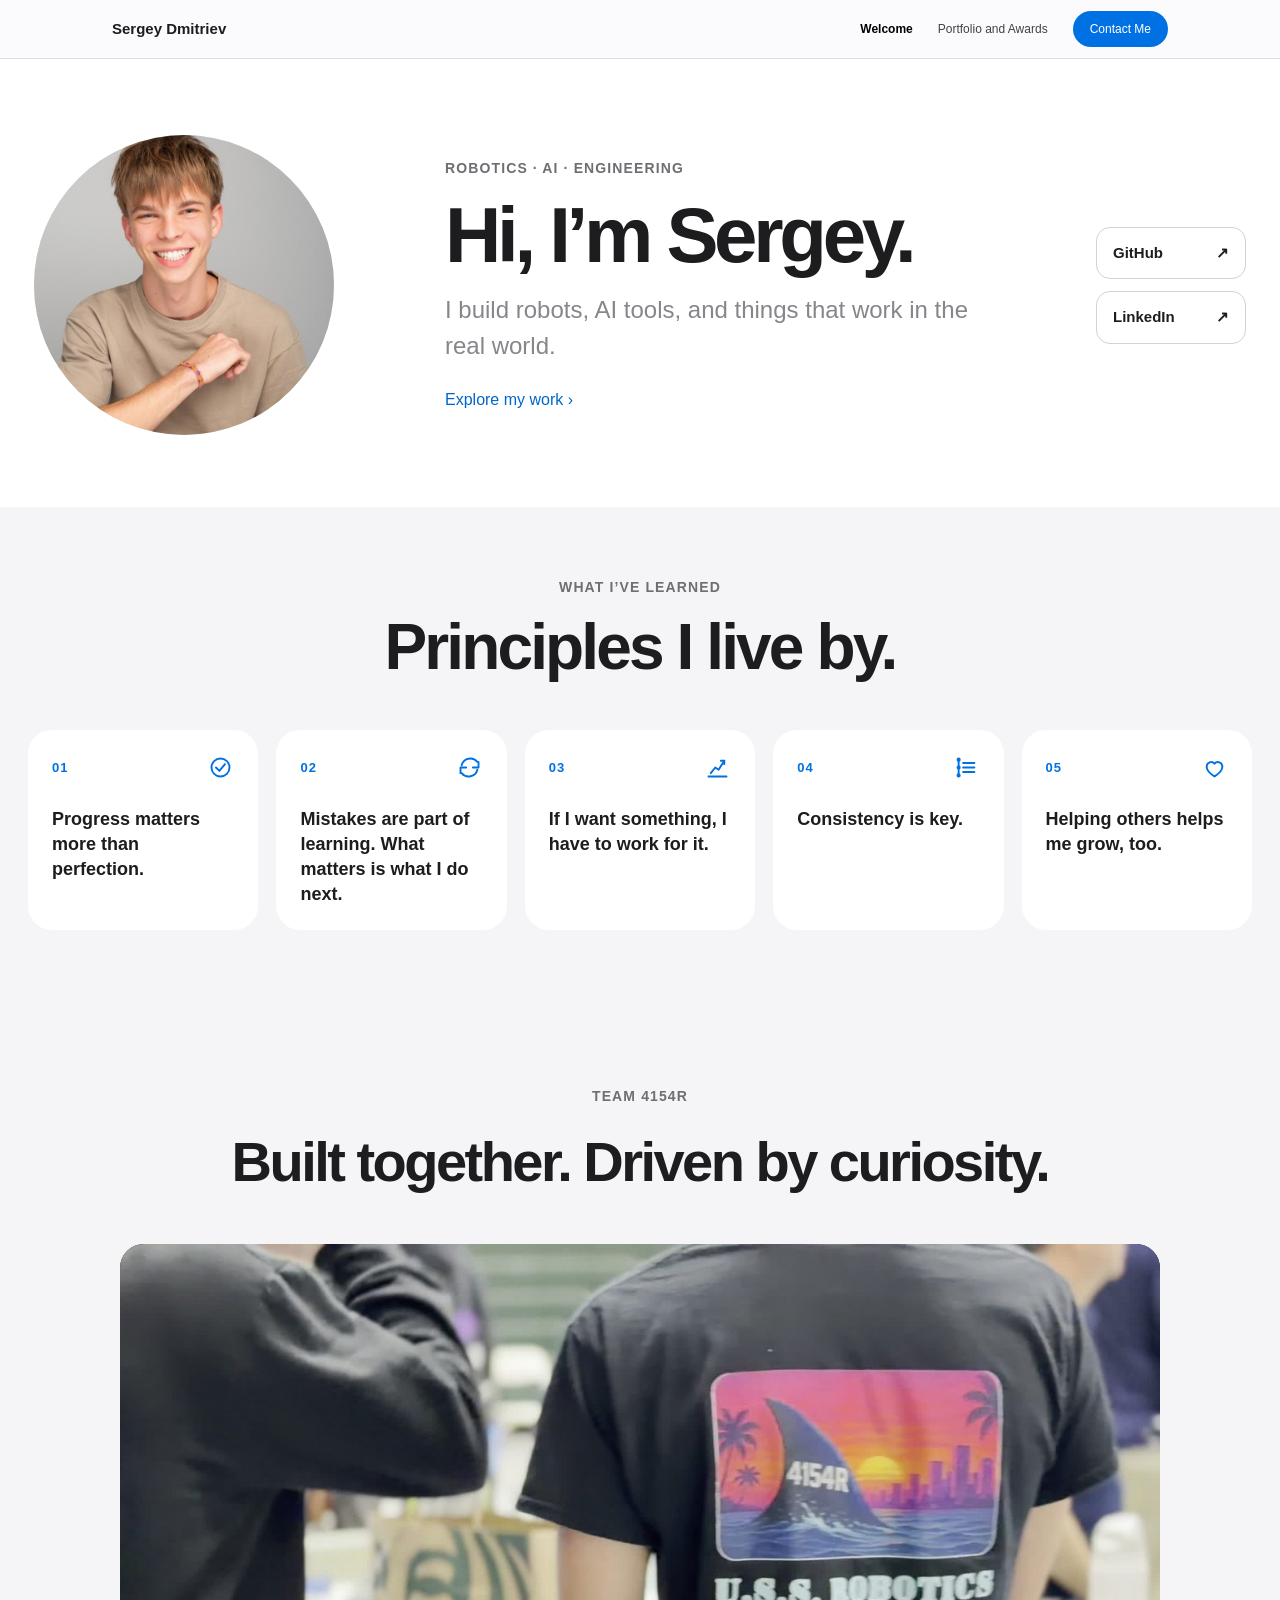
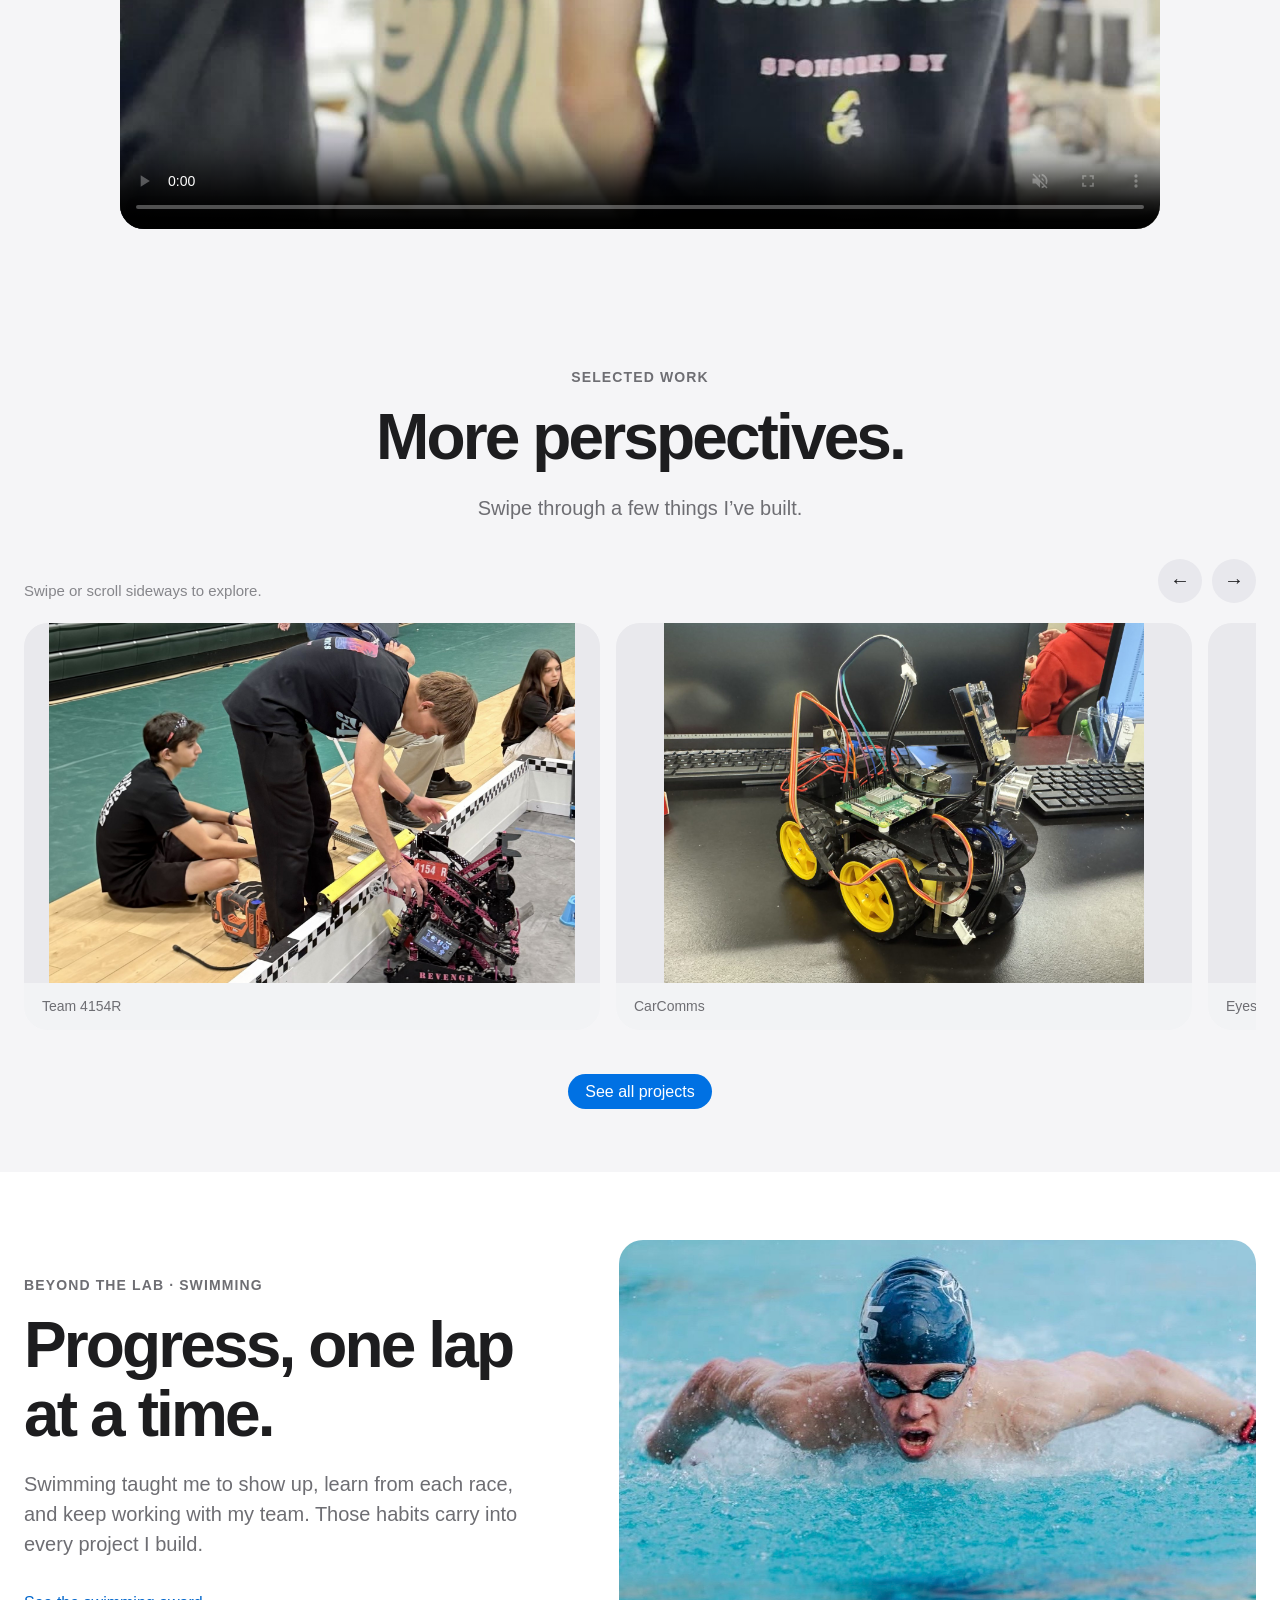
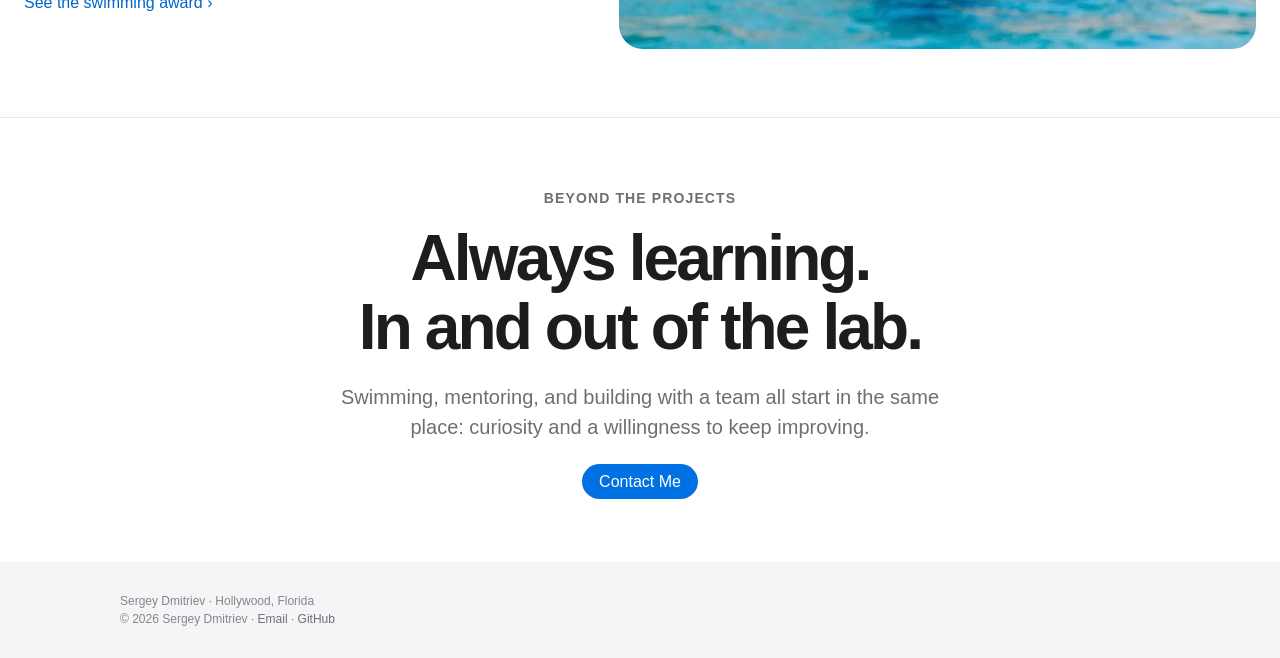
==== commit 98fe204a: "Expand welcome story with swimming and profile links" ====
--- a/website/index.html
+++ b/website/index.html
@@ -1 +1 @@
-<!doctype html><html lang="en"><head><meta charset="utf-8"><meta name="viewport" content="width=device-width,initial-scale=1"><meta name="description" content="Sergey Dmitriev: robotics, AI, and projects built for the real world."><title>Welcome — Sergey Dmitriev</title><link rel="stylesheet" href="style.css?v=20261028j"><script src="site.js" defer></script></head><body><header><nav aria-label="Main navigation"><a class="logo" href="index.html">Sergey Dmitriev</a><a href="index.html" aria-current="page">Welcome</a><a href="portfolio.html">Portfolio and Awards</a><a class="pill" href="contact.html">Contact Me</a></nav></header><main><section class="welcome-intro"><div class="intro-portrait"><img src="images/portrait-casual.jpg" alt="Sergey Dmitriev smiling" fetchpriority="high"></div><div class="intro-copy"><div class="eyebrow">Robotics · AI · Engineering</div><h1>Hi, I’m Sergey.</h1><p>I build robots, AI tools, and things that work in the real world.</p><a href="portfolio.html">Explore my work ›</a></div></section><section class="principles-section reveal"><div class="home-inner"><div class="section-kicker"><span class="eyebrow">What I’ve learned</span><h2>Principles I live by.</h2></div><div class="principles-line" tabindex="0" aria-label="Five principles; scroll sideways to see more"><article><span class="principle-number">01</span><svg class="principle-icon" viewBox="0 0 24 24" fill="none" stroke="currentColor" stroke-width="1.7" stroke-linecap="round" stroke-linejoin="round" aria-hidden="true"><circle cx="12" cy="12" r="8"/><path d="m8 12 3 3 5-6"/></svg><p>Progress matters more than perfection.</p></article><article><span class="principle-number">02</span><svg class="principle-icon" viewBox="0 0 24 24" fill="none" stroke="currentColor" stroke-width="1.7" stroke-linecap="round" stroke-linejoin="round" aria-hidden="true"><path d="M20 7v5h-5M4 17v-5h5"/><path d="M5 10a8 8 0 0 1 14-3M19 14a8 8 0 0 1-14 3"/></svg><p>Mistakes are part of learning. What matters is what I do next.</p></article><article><span class="principle-number">03</span><svg class="principle-icon" viewBox="0 0 24 24" fill="none" stroke="currentColor" stroke-width="1.7" stroke-linecap="round" stroke-linejoin="round" aria-hidden="true"><path d="M4 20h16M6 17l4-5 3 2 5-8"/><path d="M15 6h3v3"/></svg><p>If I want something, I have to work for it.</p></article><article><span class="principle-number">04</span><svg class="principle-icon" viewBox="0 0 24 24" fill="none" stroke="currentColor" stroke-width="1.7" stroke-linecap="round" stroke-linejoin="round" aria-hidden="true"><path d="M5 5v14M9 8h10M9 12h10M9 16h10"/><circle cx="5" cy="5" r="1"/><circle cx="5" cy="12" r="1"/><circle cx="5" cy="19" r="1"/></svg><p>Consistency is key.</p></article><article><span class="principle-number">05</span><svg class="principle-icon" viewBox="0 0 24 24" fill="none" stroke="currentColor" stroke-width="1.7" stroke-linecap="round" stroke-linejoin="round" aria-hidden="true"><path d="M12 20s-7-4.4-7-9a4 4 0 0 1 7-2.4A4 4 0 0 1 19 11c0 4.6-7 9-7 9Z"/></svg><p>Helping others helps me grow, too.</p></article></div></div></section><section class="video-section reveal"><div class="video-inner"><span class="eyebrow">Team 4154R</span><h2>Built together. Driven by curiosity.</h2><div class="video-frame"><video class="featured-video" controls muted loop playsinline preload="none" poster="images/team-4154r-video.jpg" aria-label="Team 4154R robotics video"><source src="videos/team-4154r.mp4" type="video/mp4">Your browser does not support video playback.</video></div></div></section><section class="home-work"><div class="home-inner"><div class="section-kicker reveal"><span class="eyebrow">Selected work</span><h2>More perspectives.</h2><p>Swipe through a few things I’ve built.</p></div><div class="gallery-section project-carousel reveal"><div class="gallery-heading"><div><p>Swipe or scroll sideways to explore.</p></div><div class="gallery-controls"><button type="button" data-scroll="-1" aria-label="Previous project">←</button><button type="button" data-scroll="1" aria-label="Next project">→</button></div></div><div class="gallery" tabindex="0" aria-label="Project images"><figure><a href="portfolio.html" aria-label="See robotics and all projects"><img src="images/robotics-field.jpg" alt="Team 4154R robot on the field" loading="lazy"></a><figcaption>Team 4154R</figcaption></figure><figure><a href="portfolio.html" aria-label="See CarComms and all projects"><img src="images/carcomms.jpg" alt="CarComms Raspberry Pi robot" loading="lazy"></a><figcaption>CarComms</figcaption></figure><figure><a href="portfolio.html" aria-label="See Eyes for Agents and all projects"><img src="images/eyes-for-agents.jpg" alt="Sergey and the team working at the hackathon" loading="lazy"></a><figcaption>Eyes for Agents</figcaption></figure><figure><a href="portfolio.html" aria-label="See Relay and all projects"><img src="https://raw.githubusercontent.com/serjdmitri/Relay/main/docs/img/overlay-hud.png" alt="Relay voice-reactor interface" loading="lazy"></a><figcaption>Relay</figcaption></figure><figure><a href="portfolio.html" aria-label="See CubeSat and all projects"><img src="images/cubesat.jpg" alt="CubeSat model and components" loading="lazy"></a><figcaption>CubeSat</figcaption></figure><figure><a href="portfolio.html" aria-label="See MazeMind and all projects"><img src="https://raw.githubusercontent.com/serjdmitri/MazeMind/main/docs/screenshots/train-ai.png" alt="MazeMind maze-building interface" loading="lazy"></a><figcaption>MazeMind</figcaption></figure></div></div><div class="home-more reveal"><a class="button" href="portfolio.html">See all projects</a></div></div></section><section class="home-personal reveal"><div class="home-personal-inner"><span class="eyebrow">Beyond the projects</span><h2>Always learning.<br>In and out of the lab.</h2><p>Swimming, mentoring, and building with a team all start in the same place: curiosity and a willingness to keep improving.</p><a class="button" href="contact.html">Contact Me</a></div></section></main><footer><div>Sergey Dmitriev · Hollywood, Florida<br>© 2026 Sergey Dmitriev · <a href="mailto:sd2009main@gmail.com">Email</a> · <a href="https://github.com/serjdmitri">GitHub</a></div></footer></body></html>+<!doctype html><html lang="en"><head><meta charset="utf-8"><meta name="viewport" content="width=device-width,initial-scale=1"><meta name="description" content="Sergey Dmitriev: robotics, AI, and projects built for the real world."><title>Welcome — Sergey Dmitriev</title><link rel="stylesheet" href="style.css?v=20261028k"><script src="site.js" defer></script></head><body><header><nav aria-label="Main navigation"><a class="logo" href="index.html">Sergey Dmitriev</a><a href="index.html" aria-current="page">Welcome</a><a href="portfolio.html">Portfolio and Awards</a><a class="pill" href="contact.html">Contact Me</a></nav></header><main><section class="welcome-intro"><div class="intro-portrait"><img src="images/portrait-casual.jpg" alt="Sergey Dmitriev smiling" fetchpriority="high"></div><div class="intro-copy"><div class="eyebrow">Robotics · AI · Engineering</div><h1>Hi, I’m Sergey.</h1><p>I build robots, AI tools, and things that work in the real world.</p><a href="portfolio.html">Explore my work ›</a></div><div class="intro-social" aria-label="Sergey’s profiles"><a href="https://github.com/serjdmitri" target="_blank" rel="noopener">GitHub <span aria-hidden="true">↗</span></a><a href="https://www.linkedin.com/in/sergey-dmitriev-a94a30357/" target="_blank" rel="noopener">LinkedIn <span aria-hidden="true">↗</span></a></div></section><section class="principles-section reveal"><div class="home-inner"><div class="section-kicker"><span class="eyebrow">What I’ve learned</span><h2>Principles I live by.</h2></div><div class="principles-line" tabindex="0" aria-label="Five principles; scroll sideways to see more"><article><div class="principle-top"><span class="principle-number">01</span><svg class="principle-icon" viewBox="0 0 24 24" fill="none" stroke="currentColor" stroke-width="1.7" stroke-linecap="round" stroke-linejoin="round" aria-hidden="true"><circle cx="12" cy="12" r="8"/><path d="m8 12 3 3 5-6"/></svg></div><p>Progress matters more than perfection.</p></article><article><div class="principle-top"><span class="principle-number">02</span><svg class="principle-icon" viewBox="0 0 24 24" fill="none" stroke="currentColor" stroke-width="1.7" stroke-linecap="round" stroke-linejoin="round" aria-hidden="true"><path d="M20 7v5h-5M4 17v-5h5"/><path d="M5 10a8 8 0 0 1 14-3M19 14a8 8 0 0 1-14 3"/></svg></div><p>Mistakes are part of learning. What matters is what I do next.</p></article><article><div class="principle-top"><span class="principle-number">03</span><svg class="principle-icon" viewBox="0 0 24 24" fill="none" stroke="currentColor" stroke-width="1.7" stroke-linecap="round" stroke-linejoin="round" aria-hidden="true"><path d="M4 20h16M6 17l4-5 3 2 5-8"/><path d="M15 6h3v3"/></svg></div><p>If I want something, I have to work for it.</p></article><article><div class="principle-top"><span class="principle-number">04</span><svg class="principle-icon" viewBox="0 0 24 24" fill="none" stroke="currentColor" stroke-width="1.7" stroke-linecap="round" stroke-linejoin="round" aria-hidden="true"><path d="M5 5v14M9 8h10M9 12h10M9 16h10"/><circle cx="5" cy="5" r="1"/><circle cx="5" cy="12" r="1"/><circle cx="5" cy="19" r="1"/></svg></div><p>Consistency is key.</p></article><article><div class="principle-top"><span class="principle-number">05</span><svg class="principle-icon" viewBox="0 0 24 24" fill="none" stroke="currentColor" stroke-width="1.7" stroke-linecap="round" stroke-linejoin="round" aria-hidden="true"><path d="M12 20s-7-4.4-7-9a4 4 0 0 1 7-2.4A4 4 0 0 1 19 11c0 4.6-7 9-7 9Z"/></svg></div><p>Helping others helps me grow, too.</p></article></div></div></section><section class="video-section reveal"><div class="video-inner"><span class="eyebrow">Team 4154R</span><h2>Built together. Driven by curiosity.</h2><div class="video-frame"><video class="featured-video" controls muted loop playsinline preload="none" poster="images/team-4154r-video.jpg" aria-label="Team 4154R robotics video"><source src="videos/team-4154r.mp4" type="video/mp4">Your browser does not support video playback.</video></div></div></section><section class="home-work"><div class="home-inner"><div class="section-kicker reveal"><span class="eyebrow">Selected work</span><h2>More perspectives.</h2><p>Swipe through a few things I’ve built.</p></div><div class="gallery-section project-carousel reveal"><div class="gallery-heading"><div><p>Swipe or scroll sideways to explore.</p></div><div class="gallery-controls"><button type="button" data-scroll="-1" aria-label="Previous project">←</button><button type="button" data-scroll="1" aria-label="Next project">→</button></div></div><div class="gallery" tabindex="0" aria-label="Project images"><figure><a href="portfolio.html" aria-label="See robotics and all projects"><img src="images/robotics-field.jpg" alt="Team 4154R robot on the field" loading="lazy"></a><figcaption>Team 4154R</figcaption></figure><figure><a href="portfolio.html" aria-label="See CarComms and all projects"><img src="images/carcomms.jpg" alt="CarComms Raspberry Pi robot" loading="lazy"></a><figcaption>CarComms</figcaption></figure><figure><a href="portfolio.html" aria-label="See Eyes for Agents and all projects"><img src="images/eyes-for-agents.jpg" alt="Sergey and the team working at the hackathon" loading="lazy"></a><figcaption>Eyes for Agents</figcaption></figure><figure><a href="portfolio.html" aria-label="See Relay and all projects"><img src="https://raw.githubusercontent.com/serjdmitri/Relay/main/docs/img/overlay-hud.png" alt="Relay voice-reactor interface" loading="lazy"></a><figcaption>Relay</figcaption></figure><figure><a href="portfolio.html" aria-label="See CubeSat and all projects"><img src="images/cubesat.jpg" alt="CubeSat model and components" loading="lazy"></a><figcaption>CubeSat</figcaption></figure><figure><a href="portfolio.html" aria-label="See MazeMind and all projects"><img src="https://raw.githubusercontent.com/serjdmitri/MazeMind/main/docs/screenshots/train-ai.png" alt="MazeMind maze-building interface" loading="lazy"></a><figcaption>MazeMind</figcaption></figure></div></div><div class="home-more reveal"><a class="button" href="portfolio.html">See all projects</a></div></div></section><section class="home-swim reveal"><div class="swim-intro"><span class="eyebrow">Beyond the lab · Swimming</span><h2>Progress, one lap at a time.</h2><p>Swimming taught me to show up, learn from each race, and keep working with my team. Those habits carry into every project I build.</p><a href="portfolio.html#swimming-award">See the swimming award ›</a></div><img src="images/swim-butterfly.jpg" alt="Sergey swimming butterfly during a meet" loading="lazy"></section><section class="home-personal reveal"><div class="home-personal-inner"><span class="eyebrow">Beyond the projects</span><h2>Always learning.<br>In and out of the lab.</h2><p>Swimming, mentoring, and building with a team all start in the same place: curiosity and a willingness to keep improving.</p><a class="button" href="contact.html">Contact Me</a></div></section></main><footer><div>Sergey Dmitriev · Hollywood, Florida<br>© 2026 Sergey Dmitriev · <a href="mailto:sd2009main@gmail.com">Email</a> · <a href="https://github.com/serjdmitri">GitHub</a></div></footer></body></html>
--- a/website/style.css
+++ b/website/style.css
@@ -64,3 +64,6 @@
 @media(min-width:901px){.project-list .project-row{min-height:480px}.project-list .project-row .media[data-media]{min-height:480px}}
 /* A larger, screen-spanning project carousel and numbered award cards. */
 .home-work .home-inner{max-width:none;width:100%}.home-work .section-kicker{max-width:720px}.project-carousel .gallery figure{flex:0 0 clamp(500px,45vw,900px)}.project-carousel .gallery figure a{height:clamp(360px,27vw,520px)}.project-carousel .gallery img{width:100%;height:100%;object-fit:contain}.awards-grid article{position:relative}.award-number{position:absolute;top:14px;left:14px;z-index:1;width:36px;height:36px;display:grid;place-items:center;border-radius:50%;background:rgba(255,255,255,.94);color:#1d1d1f;font-size:14px;font-weight:700;box-shadow:0 2px 10px #0002}@media(max-width:700px){.project-carousel .gallery figure{flex-basis:85vw}.project-carousel .gallery figure a{height:clamp(240px,62vw,360px)}}
+
+/* Wide principles, compact profile links, and swimming on the welcome page. */
+.principles-section .home-inner{max-width:none;width:100%}.principles-line{grid-template-columns:repeat(5,minmax(0,1fr));gap:18px}.principles-line article{min-width:0;min-height:190px}.principle-top{display:flex;align-items:center;justify-content:space-between;gap:12px}.principle-top .principle-icon{margin:0;width:27px;height:27px;flex:none}.principles-line p{margin-top:26px}.welcome-intro{max-width:1260px;justify-content:space-between}.intro-social{display:flex;flex-direction:column;gap:12px;min-width:150px}.intro-social a{display:flex;align-items:center;justify-content:space-between;gap:18px;padding:14px 16px;border:1px solid #d2d2d7;border-radius:14px;color:#1d1d1f;font-size:15px;font-weight:600}.intro-social a:hover,.intro-social a:focus-visible{border-color:#0071e3;color:#0071e3;text-decoration:none}.home-swim{display:grid;grid-template-columns:minmax(0,1fr) minmax(0,1.2fr);align-items:center;gap:clamp(32px,5vw,80px);padding:68px max(24px,calc((100vw - 1300px)/2));background:#fff}.home-swim .swim-intro{max-width:520px}.home-swim h2{font-size:clamp(36px,5vw,64px);line-height:1.08;letter-spacing:-.045em;margin:14px 0}.home-swim p{font-size:20px;line-height:1.5;color:#6e6e73}.home-swim img{display:block;width:100%;height:clamp(320px,32vw,520px);object-fit:cover;object-position:center;border-radius:var(--radius)}.home-swim a{display:inline-block;margin-top:12px}#swimming-award{scroll-margin-top:90px}@media(max-width:900px){.welcome-intro{flex-wrap:wrap}.intro-social{width:100%;flex-direction:row;justify-content:center}.intro-social a{min-width:145px}.principles-line{grid-template-columns:repeat(5,minmax(210px,1fr))}.home-swim{grid-template-columns:1fr;padding:56px 24px}.home-swim .swim-intro{max-width:700px}}@media(max-width:500px){.intro-social a{min-width:0;flex:1}.home-swim img{height:280px}}
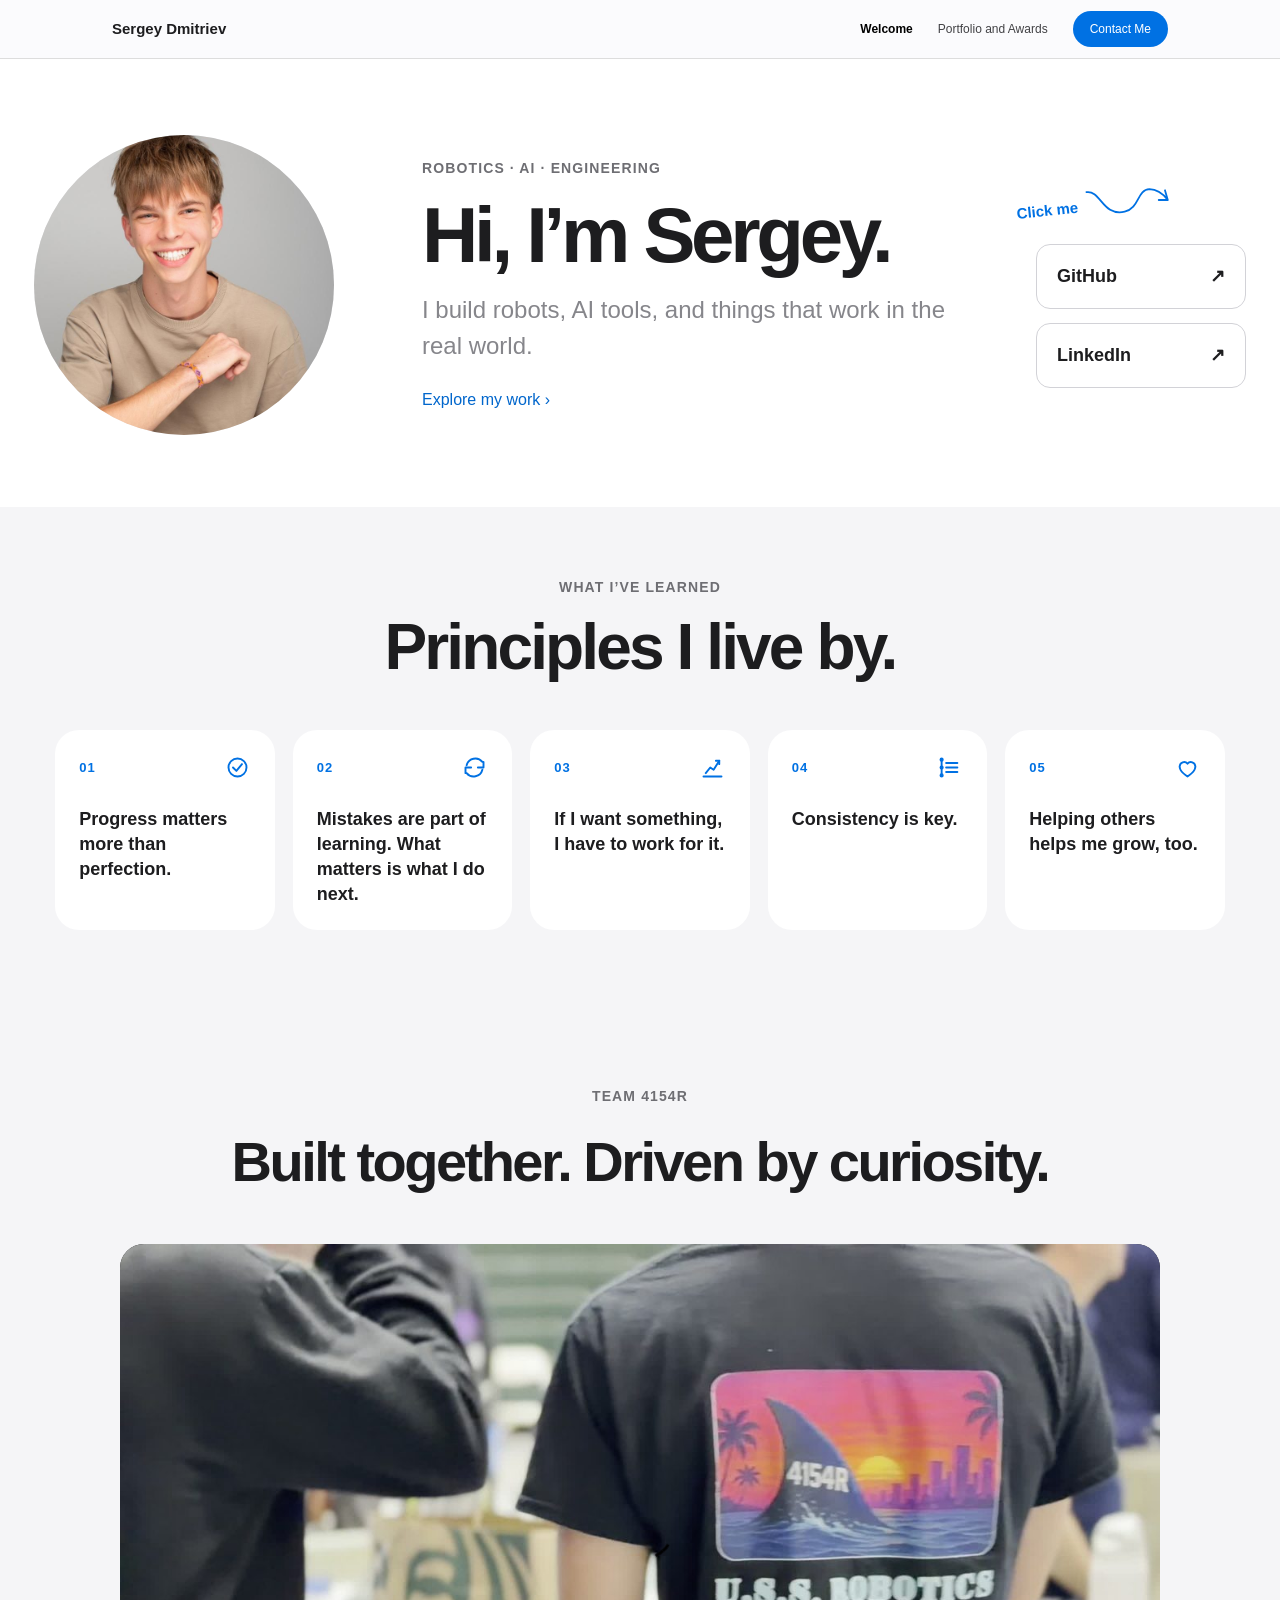
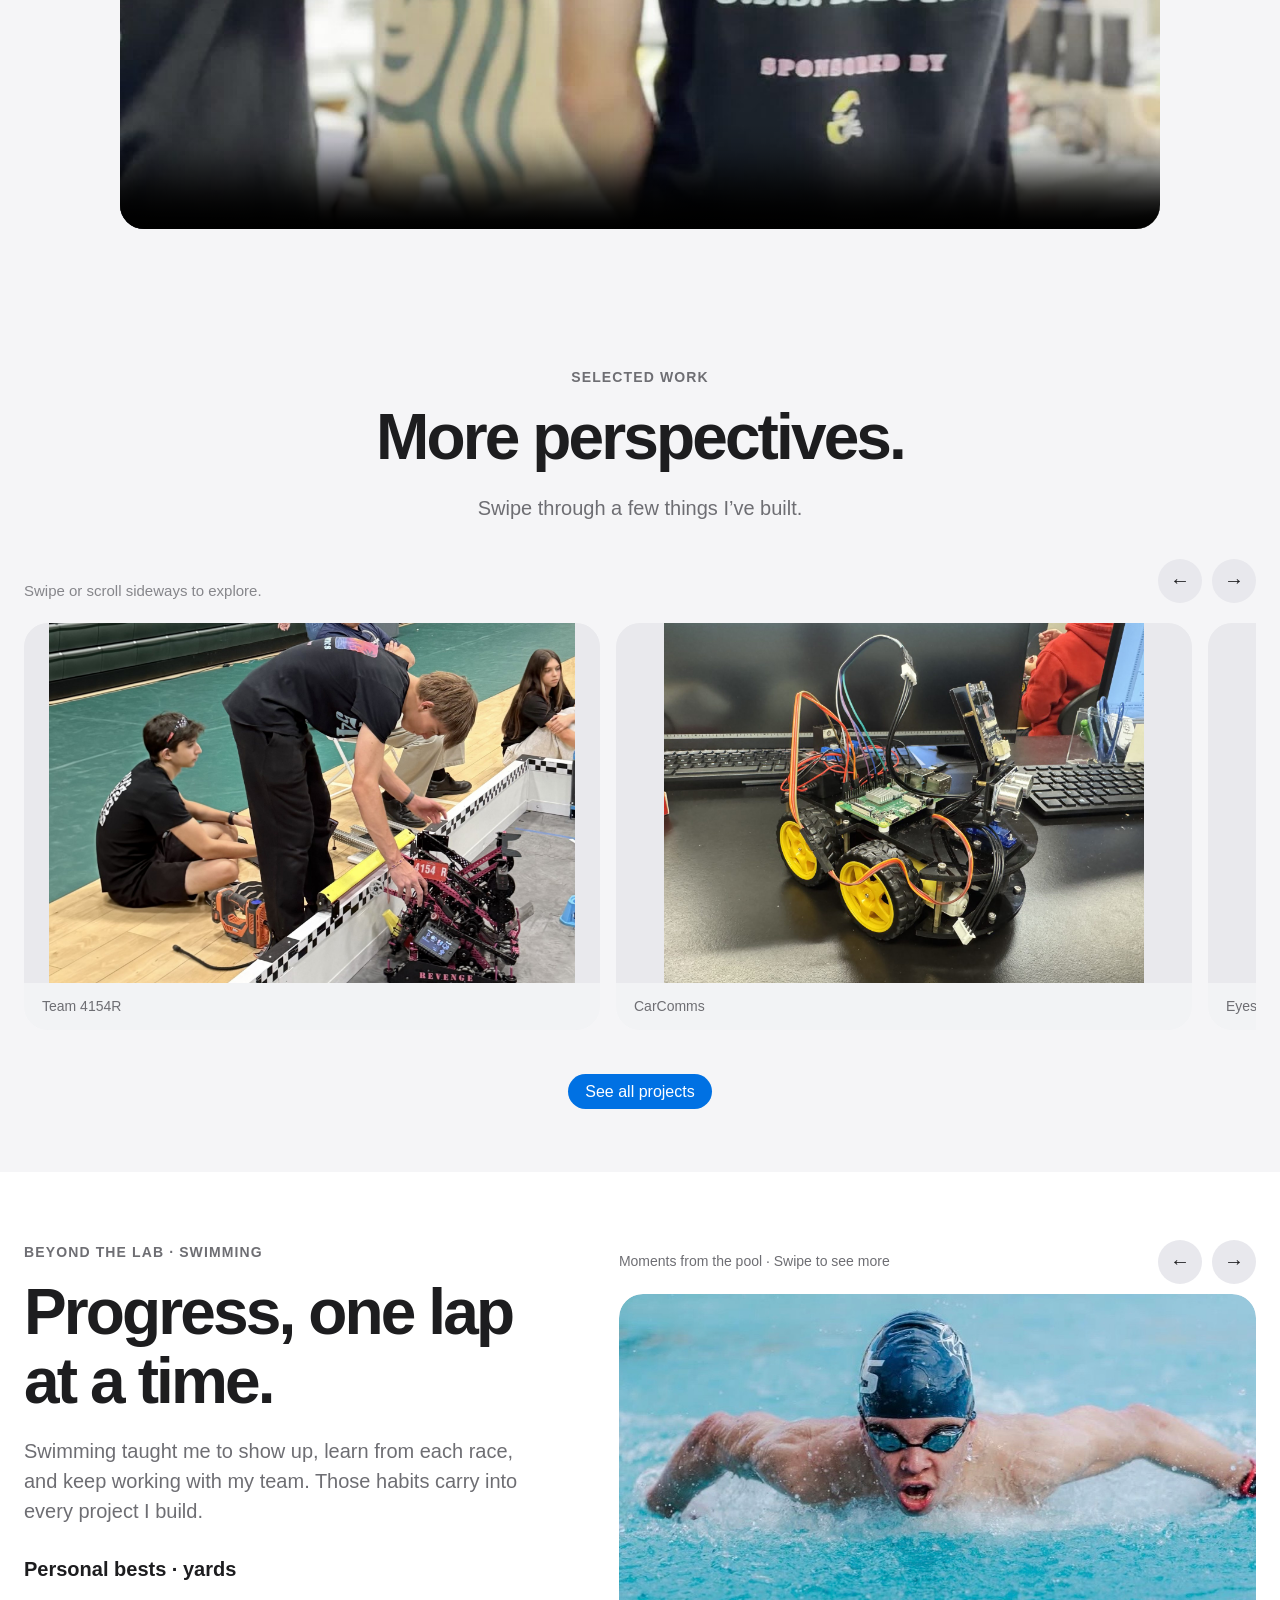
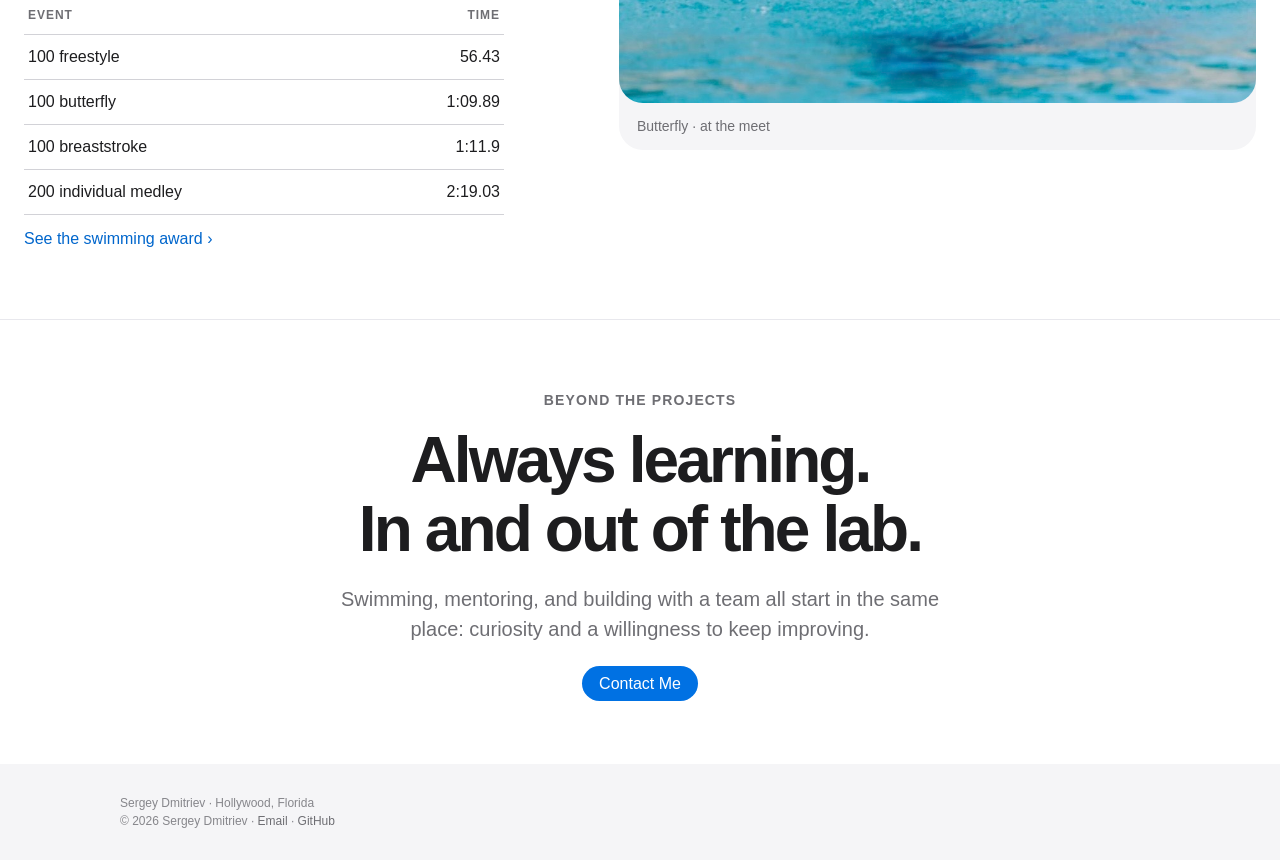
==== commit 1bb8f019: "Refine welcome links and add swimming carousel" ====
--- a/website/index.html
+++ b/website/index.html
@@ -1 +1 @@
-<!doctype html><html lang="en"><head><meta charset="utf-8"><meta name="viewport" content="width=device-width,initial-scale=1"><meta name="description" content="Sergey Dmitriev: robotics, AI, and projects built for the real world."><title>Welcome — Sergey Dmitriev</title><link rel="stylesheet" href="style.css?v=20261028k"><script src="site.js" defer></script></head><body><header><nav aria-label="Main navigation"><a class="logo" href="index.html">Sergey Dmitriev</a><a href="index.html" aria-current="page">Welcome</a><a href="portfolio.html">Portfolio and Awards</a><a class="pill" href="contact.html">Contact Me</a></nav></header><main><section class="welcome-intro"><div class="intro-portrait"><img src="images/portrait-casual.jpg" alt="Sergey Dmitriev smiling" fetchpriority="high"></div><div class="intro-copy"><div class="eyebrow">Robotics · AI · Engineering</div><h1>Hi, I’m Sergey.</h1><p>I build robots, AI tools, and things that work in the real world.</p><a href="portfolio.html">Explore my work ›</a></div><div class="intro-social" aria-label="Sergey’s profiles"><a href="https://github.com/serjdmitri" target="_blank" rel="noopener">GitHub <span aria-hidden="true">↗</span></a><a href="https://www.linkedin.com/in/sergey-dmitriev-a94a30357/" target="_blank" rel="noopener">LinkedIn <span aria-hidden="true">↗</span></a></div></section><section class="principles-section reveal"><div class="home-inner"><div class="section-kicker"><span class="eyebrow">What I’ve learned</span><h2>Principles I live by.</h2></div><div class="principles-line" tabindex="0" aria-label="Five principles; scroll sideways to see more"><article><div class="principle-top"><span class="principle-number">01</span><svg class="principle-icon" viewBox="0 0 24 24" fill="none" stroke="currentColor" stroke-width="1.7" stroke-linecap="round" stroke-linejoin="round" aria-hidden="true"><circle cx="12" cy="12" r="8"/><path d="m8 12 3 3 5-6"/></svg></div><p>Progress matters more than perfection.</p></article><article><div class="principle-top"><span class="principle-number">02</span><svg class="principle-icon" viewBox="0 0 24 24" fill="none" stroke="currentColor" stroke-width="1.7" stroke-linecap="round" stroke-linejoin="round" aria-hidden="true"><path d="M20 7v5h-5M4 17v-5h5"/><path d="M5 10a8 8 0 0 1 14-3M19 14a8 8 0 0 1-14 3"/></svg></div><p>Mistakes are part of learning. What matters is what I do next.</p></article><article><div class="principle-top"><span class="principle-number">03</span><svg class="principle-icon" viewBox="0 0 24 24" fill="none" stroke="currentColor" stroke-width="1.7" stroke-linecap="round" stroke-linejoin="round" aria-hidden="true"><path d="M4 20h16M6 17l4-5 3 2 5-8"/><path d="M15 6h3v3"/></svg></div><p>If I want something, I have to work for it.</p></article><article><div class="principle-top"><span class="principle-number">04</span><svg class="principle-icon" viewBox="0 0 24 24" fill="none" stroke="currentColor" stroke-width="1.7" stroke-linecap="round" stroke-linejoin="round" aria-hidden="true"><path d="M5 5v14M9 8h10M9 12h10M9 16h10"/><circle cx="5" cy="5" r="1"/><circle cx="5" cy="12" r="1"/><circle cx="5" cy="19" r="1"/></svg></div><p>Consistency is key.</p></article><article><div class="principle-top"><span class="principle-number">05</span><svg class="principle-icon" viewBox="0 0 24 24" fill="none" stroke="currentColor" stroke-width="1.7" stroke-linecap="round" stroke-linejoin="round" aria-hidden="true"><path d="M12 20s-7-4.4-7-9a4 4 0 0 1 7-2.4A4 4 0 0 1 19 11c0 4.6-7 9-7 9Z"/></svg></div><p>Helping others helps me grow, too.</p></article></div></div></section><section class="video-section reveal"><div class="video-inner"><span class="eyebrow">Team 4154R</span><h2>Built together. Driven by curiosity.</h2><div class="video-frame"><video class="featured-video" controls muted loop playsinline preload="none" poster="images/team-4154r-video.jpg" aria-label="Team 4154R robotics video"><source src="videos/team-4154r.mp4" type="video/mp4">Your browser does not support video playback.</video></div></div></section><section class="home-work"><div class="home-inner"><div class="section-kicker reveal"><span class="eyebrow">Selected work</span><h2>More perspectives.</h2><p>Swipe through a few things I’ve built.</p></div><div class="gallery-section project-carousel reveal"><div class="gallery-heading"><div><p>Swipe or scroll sideways to explore.</p></div><div class="gallery-controls"><button type="button" data-scroll="-1" aria-label="Previous project">←</button><button type="button" data-scroll="1" aria-label="Next project">→</button></div></div><div class="gallery" tabindex="0" aria-label="Project images"><figure><a href="portfolio.html" aria-label="See robotics and all projects"><img src="images/robotics-field.jpg" alt="Team 4154R robot on the field" loading="lazy"></a><figcaption>Team 4154R</figcaption></figure><figure><a href="portfolio.html" aria-label="See CarComms and all projects"><img src="images/carcomms.jpg" alt="CarComms Raspberry Pi robot" loading="lazy"></a><figcaption>CarComms</figcaption></figure><figure><a href="portfolio.html" aria-label="See Eyes for Agents and all projects"><img src="images/eyes-for-agents.jpg" alt="Sergey and the team working at the hackathon" loading="lazy"></a><figcaption>Eyes for Agents</figcaption></figure><figure><a href="portfolio.html" aria-label="See Relay and all projects"><img src="https://raw.githubusercontent.com/serjdmitri/Relay/main/docs/img/overlay-hud.png" alt="Relay voice-reactor interface" loading="lazy"></a><figcaption>Relay</figcaption></figure><figure><a href="portfolio.html" aria-label="See CubeSat and all projects"><img src="images/cubesat.jpg" alt="CubeSat model and components" loading="lazy"></a><figcaption>CubeSat</figcaption></figure><figure><a href="portfolio.html" aria-label="See MazeMind and all projects"><img src="https://raw.githubusercontent.com/serjdmitri/MazeMind/main/docs/screenshots/train-ai.png" alt="MazeMind maze-building interface" loading="lazy"></a><figcaption>MazeMind</figcaption></figure></div></div><div class="home-more reveal"><a class="button" href="portfolio.html">See all projects</a></div></div></section><section class="home-swim reveal"><div class="swim-intro"><span class="eyebrow">Beyond the lab · Swimming</span><h2>Progress, one lap at a time.</h2><p>Swimming taught me to show up, learn from each race, and keep working with my team. Those habits carry into every project I build.</p><a href="portfolio.html#swimming-award">See the swimming award ›</a></div><img src="images/swim-butterfly.jpg" alt="Sergey swimming butterfly during a meet" loading="lazy"></section><section class="home-personal reveal"><div class="home-personal-inner"><span class="eyebrow">Beyond the projects</span><h2>Always learning.<br>In and out of the lab.</h2><p>Swimming, mentoring, and building with a team all start in the same place: curiosity and a willingness to keep improving.</p><a class="button" href="contact.html">Contact Me</a></div></section></main><footer><div>Sergey Dmitriev · Hollywood, Florida<br>© 2026 Sergey Dmitriev · <a href="mailto:sd2009main@gmail.com">Email</a> · <a href="https://github.com/serjdmitri">GitHub</a></div></footer></body></html>+<!doctype html><html lang="en"><head><meta charset="utf-8"><meta name="viewport" content="width=device-width,initial-scale=1"><meta name="description" content="Sergey Dmitriev: robotics, AI, and projects built for the real world."><title>Welcome — Sergey Dmitriev</title><link rel="stylesheet" href="style.css?v=20261028l"><script src="site.js" defer></script></head><body><header><nav aria-label="Main navigation"><a class="logo" href="index.html">Sergey Dmitriev</a><a href="index.html" aria-current="page">Welcome</a><a href="portfolio.html">Portfolio and Awards</a><a class="pill" href="contact.html">Contact Me</a></nav></header><main><section class="welcome-intro"><div class="intro-portrait"><img src="images/portrait-casual.jpg" alt="Sergey Dmitriev smiling" fetchpriority="high"></div><div class="intro-copy"><div class="eyebrow">Robotics · AI · Engineering</div><h1>Hi, I’m Sergey.</h1><p>I build robots, AI tools, and things that work in the real world.</p><a href="portfolio.html">Explore my work ›</a></div><div class="intro-social" aria-label="Sergey’s profiles"><div class="social-callout" aria-hidden="true"><span>Click me</span><svg viewBox="0 0 100 42" fill="none"><path d="M3 5C19 4 18 34 43 31c17-2 16-23 30-22 9 1 14 6 19 14m-10-1 10 1-2-11" stroke="currentColor" stroke-width="2" stroke-linecap="round" stroke-linejoin="round"/></svg></div><a href="https://github.com/serjdmitri" target="_blank" rel="noopener">GitHub <span aria-hidden="true">↗</span></a><a href="https://www.linkedin.com/in/sergey-dmitriev-a94a30357/" target="_blank" rel="noopener">LinkedIn <span aria-hidden="true">↗</span></a></div></section><section class="principles-section reveal"><div class="home-inner"><div class="section-kicker"><span class="eyebrow">What I’ve learned</span><h2>Principles I live by.</h2></div><div class="principles-line" tabindex="0" aria-label="Five principles; scroll sideways to see more"><article><div class="principle-top"><span class="principle-number">01</span><svg class="principle-icon" viewBox="0 0 24 24" fill="none" stroke="currentColor" stroke-width="1.7" stroke-linecap="round" stroke-linejoin="round" aria-hidden="true"><circle cx="12" cy="12" r="8"/><path d="m8 12 3 3 5-6"/></svg></div><p>Progress matters more than perfection.</p></article><article><div class="principle-top"><span class="principle-number">02</span><svg class="principle-icon" viewBox="0 0 24 24" fill="none" stroke="currentColor" stroke-width="1.7" stroke-linecap="round" stroke-linejoin="round" aria-hidden="true"><path d="M20 7v5h-5M4 17v-5h5"/><path d="M5 10a8 8 0 0 1 14-3M19 14a8 8 0 0 1-14 3"/></svg></div><p>Mistakes are part of learning. What matters is what I do next.</p></article><article><div class="principle-top"><span class="principle-number">03</span><svg class="principle-icon" viewBox="0 0 24 24" fill="none" stroke="currentColor" stroke-width="1.7" stroke-linecap="round" stroke-linejoin="round" aria-hidden="true"><path d="M4 20h16M6 17l4-5 3 2 5-8"/><path d="M15 6h3v3"/></svg></div><p>If I want something, I have to work for it.</p></article><article><div class="principle-top"><span class="principle-number">04</span><svg class="principle-icon" viewBox="0 0 24 24" fill="none" stroke="currentColor" stroke-width="1.7" stroke-linecap="round" stroke-linejoin="round" aria-hidden="true"><path d="M5 5v14M9 8h10M9 12h10M9 16h10"/><circle cx="5" cy="5" r="1"/><circle cx="5" cy="12" r="1"/><circle cx="5" cy="19" r="1"/></svg></div><p>Consistency is key.</p></article><article><div class="principle-top"><span class="principle-number">05</span><svg class="principle-icon" viewBox="0 0 24 24" fill="none" stroke="currentColor" stroke-width="1.7" stroke-linecap="round" stroke-linejoin="round" aria-hidden="true"><path d="M12 20s-7-4.4-7-9a4 4 0 0 1 7-2.4A4 4 0 0 1 19 11c0 4.6-7 9-7 9Z"/></svg></div><p>Helping others helps me grow, too.</p></article></div></div></section><section class="video-section reveal"><div class="video-inner"><span class="eyebrow">Team 4154R</span><h2>Built together. Driven by curiosity.</h2><div class="video-frame"><video class="featured-video" controls muted loop playsinline preload="none" poster="images/team-4154r-video.jpg" aria-label="Team 4154R robotics video"><source src="videos/team-4154r.mp4" type="video/mp4">Your browser does not support video playback.</video></div></div></section><section class="home-work"><div class="home-inner"><div class="section-kicker reveal"><span class="eyebrow">Selected work</span><h2>More perspectives.</h2><p>Swipe through a few things I’ve built.</p></div><div class="gallery-section project-carousel reveal"><div class="gallery-heading"><div><p>Swipe or scroll sideways to explore.</p></div><div class="gallery-controls"><button type="button" data-scroll="-1" aria-label="Previous project">←</button><button type="button" data-scroll="1" aria-label="Next project">→</button></div></div><div class="gallery" tabindex="0" aria-label="Project images"><figure><a href="portfolio.html" aria-label="See robotics and all projects"><img src="images/robotics-field.jpg" alt="Team 4154R robot on the field" loading="lazy"></a><figcaption>Team 4154R</figcaption></figure><figure><a href="portfolio.html" aria-label="See CarComms and all projects"><img src="images/carcomms.jpg" alt="CarComms Raspberry Pi robot" loading="lazy"></a><figcaption>CarComms</figcaption></figure><figure><a href="portfolio.html" aria-label="See Eyes for Agents and all projects"><img src="images/eyes-for-agents.jpg" alt="Sergey and the team working at the hackathon" loading="lazy"></a><figcaption>Eyes for Agents</figcaption></figure><figure><a href="portfolio.html" aria-label="See Relay and all projects"><img src="https://raw.githubusercontent.com/serjdmitri/Relay/main/docs/img/overlay-hud.png" alt="Relay voice-reactor interface" loading="lazy"></a><figcaption>Relay</figcaption></figure><figure><a href="portfolio.html" aria-label="See CubeSat and all projects"><img src="images/cubesat.jpg" alt="CubeSat model and components" loading="lazy"></a><figcaption>CubeSat</figcaption></figure><figure><a href="portfolio.html" aria-label="See MazeMind and all projects"><img src="https://raw.githubusercontent.com/serjdmitri/MazeMind/main/docs/screenshots/train-ai.png" alt="MazeMind maze-building interface" loading="lazy"></a><figcaption>MazeMind</figcaption></figure></div></div><div class="home-more reveal"><a class="button" href="portfolio.html">See all projects</a></div></div></section><section class="home-swim reveal"><div class="swim-intro"><span class="eyebrow">Beyond the lab · Swimming</span><h2>Progress, one lap at a time.</h2><p>Swimming taught me to show up, learn from each race, and keep working with my team. Those habits carry into every project I build.</p><div class="swim-times"><h3>Personal bests · yards</h3><table><thead><tr><th scope="col">Event</th><th scope="col">Time</th></tr></thead><tbody><tr><td>100 freestyle</td><td>56.43</td></tr><tr><td>100 butterfly</td><td>1:09.89</td></tr><tr><td>100 breaststroke</td><td>1:11.9</td></tr><tr><td>200 individual medley</td><td>2:19.03</td></tr></tbody></table></div><a href="portfolio.html#swimming-award">See the swimming award ›</a></div><div class="gallery-section swim-carousel"><div class="gallery-heading"><p>Moments from the pool · Swipe to see more</p><div class="gallery-controls"><button type="button" data-scroll="-1" aria-label="Previous swimming photo">←</button><button type="button" data-scroll="1" aria-label="Next swimming photo">→</button></div></div><div class="gallery" tabindex="0" aria-label="Swimming photos"><figure><img src="images/swim-butterfly.jpg" alt="Sergey swimming butterfly at a meet" loading="lazy"><figcaption>Butterfly · at the meet</figcaption></figure><figure><img src="images/swim-breaststroke.jpg" alt="Sergey swimming breaststroke at a meet" loading="lazy"><figcaption>Breaststroke · at the meet</figcaption></figure><figure><img src="images/swim-freestyle.jpg" alt="Sergey swimming freestyle" loading="lazy"><figcaption>Freestyle · in the lane</figcaption></figure><figure><img src="images/swim-meet-19.jpg" alt="Sergey swimming toward the wall at a meet" loading="lazy"><figcaption>Training and racing</figcaption></figure><figure><img src="images/swim-butterfly-wide.jpg" alt="Sergey swimming butterfly, arms extended" loading="lazy"><figcaption>Butterfly · another moment</figcaption></figure></div></div></section><section class="home-personal reveal"><div class="home-personal-inner"><span class="eyebrow">Beyond the projects</span><h2>Always learning.<br>In and out of the lab.</h2><p>Swimming, mentoring, and building with a team all start in the same place: curiosity and a willingness to keep improving.</p><a class="button" href="contact.html">Contact Me</a></div></section></main><footer><div>Sergey Dmitriev · Hollywood, Florida<br>© 2026 Sergey Dmitriev · <a href="mailto:sd2009main@gmail.com">Email</a> · <a href="https://github.com/serjdmitri">GitHub</a></div></footer></body></html>
--- a/website/style.css
+++ b/website/style.css
@@ -67,3 +67,8 @@
 
 /* Wide principles, compact profile links, and swimming on the welcome page. */
 .principles-section .home-inner{max-width:none;width:100%}.principles-line{grid-template-columns:repeat(5,minmax(0,1fr));gap:18px}.principles-line article{min-width:0;min-height:190px}.principle-top{display:flex;align-items:center;justify-content:space-between;gap:12px}.principle-top .principle-icon{margin:0;width:27px;height:27px;flex:none}.principles-line p{margin-top:26px}.welcome-intro{max-width:1260px;justify-content:space-between}.intro-social{display:flex;flex-direction:column;gap:12px;min-width:150px}.intro-social a{display:flex;align-items:center;justify-content:space-between;gap:18px;padding:14px 16px;border:1px solid #d2d2d7;border-radius:14px;color:#1d1d1f;font-size:15px;font-weight:600}.intro-social a:hover,.intro-social a:focus-visible{border-color:#0071e3;color:#0071e3;text-decoration:none}.home-swim{display:grid;grid-template-columns:minmax(0,1fr) minmax(0,1.2fr);align-items:center;gap:clamp(32px,5vw,80px);padding:68px max(24px,calc((100vw - 1300px)/2));background:#fff}.home-swim .swim-intro{max-width:520px}.home-swim h2{font-size:clamp(36px,5vw,64px);line-height:1.08;letter-spacing:-.045em;margin:14px 0}.home-swim p{font-size:20px;line-height:1.5;color:#6e6e73}.home-swim img{display:block;width:100%;height:clamp(320px,32vw,520px);object-fit:cover;object-position:center;border-radius:var(--radius)}.home-swim a{display:inline-block;margin-top:12px}#swimming-award{scroll-margin-top:90px}@media(max-width:900px){.welcome-intro{flex-wrap:wrap}.intro-social{width:100%;flex-direction:row;justify-content:center}.intro-social a{min-width:145px}.principles-line{grid-template-columns:repeat(5,minmax(210px,1fr))}.home-swim{grid-template-columns:1fr;padding:56px 24px}.home-swim .swim-intro{max-width:700px}}@media(max-width:500px){.intro-social a{min-width:0;flex:1}.home-swim img{height:280px}}
+
+/* More breathing room and a small hand-drawn cue for profile links. */
+.principles-section{padding-inline:clamp(28px,4vw,90px)}.intro-social{position:relative;min-width:210px;gap:14px}.intro-social a{font-size:18px;padding:18px 20px;min-height:60px}.social-callout{display:flex;align-items:center;gap:7px;color:#0071e3;font-size:15px;font-weight:700;transform:rotate(-6deg);margin:0 0 8px -20px}.social-callout svg{width:90px;height:40px}.home-swim{align-items:start}.swim-carousel{min-width:0;width:100%;padding:0}.swim-carousel .gallery-heading{align-items:center}.swim-carousel .gallery-heading p{font-size:14px;margin:0 0 10px;color:#6e6e73}.swim-carousel .gallery{gap:14px}.swim-carousel .gallery figure{flex:0 0 100%}.swim-carousel .gallery img{width:100%;height:clamp(320px,32vw,520px);object-fit:cover;object-position:center}.swim-carousel .gallery figcaption{font-size:14px}.swim-carousel .gallery-controls{margin-bottom:10px}@media(max-width:900px){.principles-section{padding-inline:24px}.intro-social{min-width:0}.home-swim{grid-template-columns:1fr}.swim-carousel .gallery img{height:360px}}@media(max-width:500px){.swim-carousel .gallery img{height:280px}.social-callout{display:none}}
+
+.swim-times{margin-top:28px;max-width:480px}.swim-times h3{font-size:20px;margin:0 0 12px}.swim-times table{border-collapse:collapse;width:100%;font-size:16px}.swim-times th,.swim-times td{padding:10px 4px;border-bottom:1px solid #d2d2d7;text-align:left}.swim-times th:last-child,.swim-times td:last-child{text-align:right;font-variant-numeric:tabular-nums}.swim-times th{font-size:12px;text-transform:uppercase;letter-spacing:.08em;color:#6e6e73}.swim-times .swim-course-note{font-size:12px;margin:10px 0 0;color:#86868b}
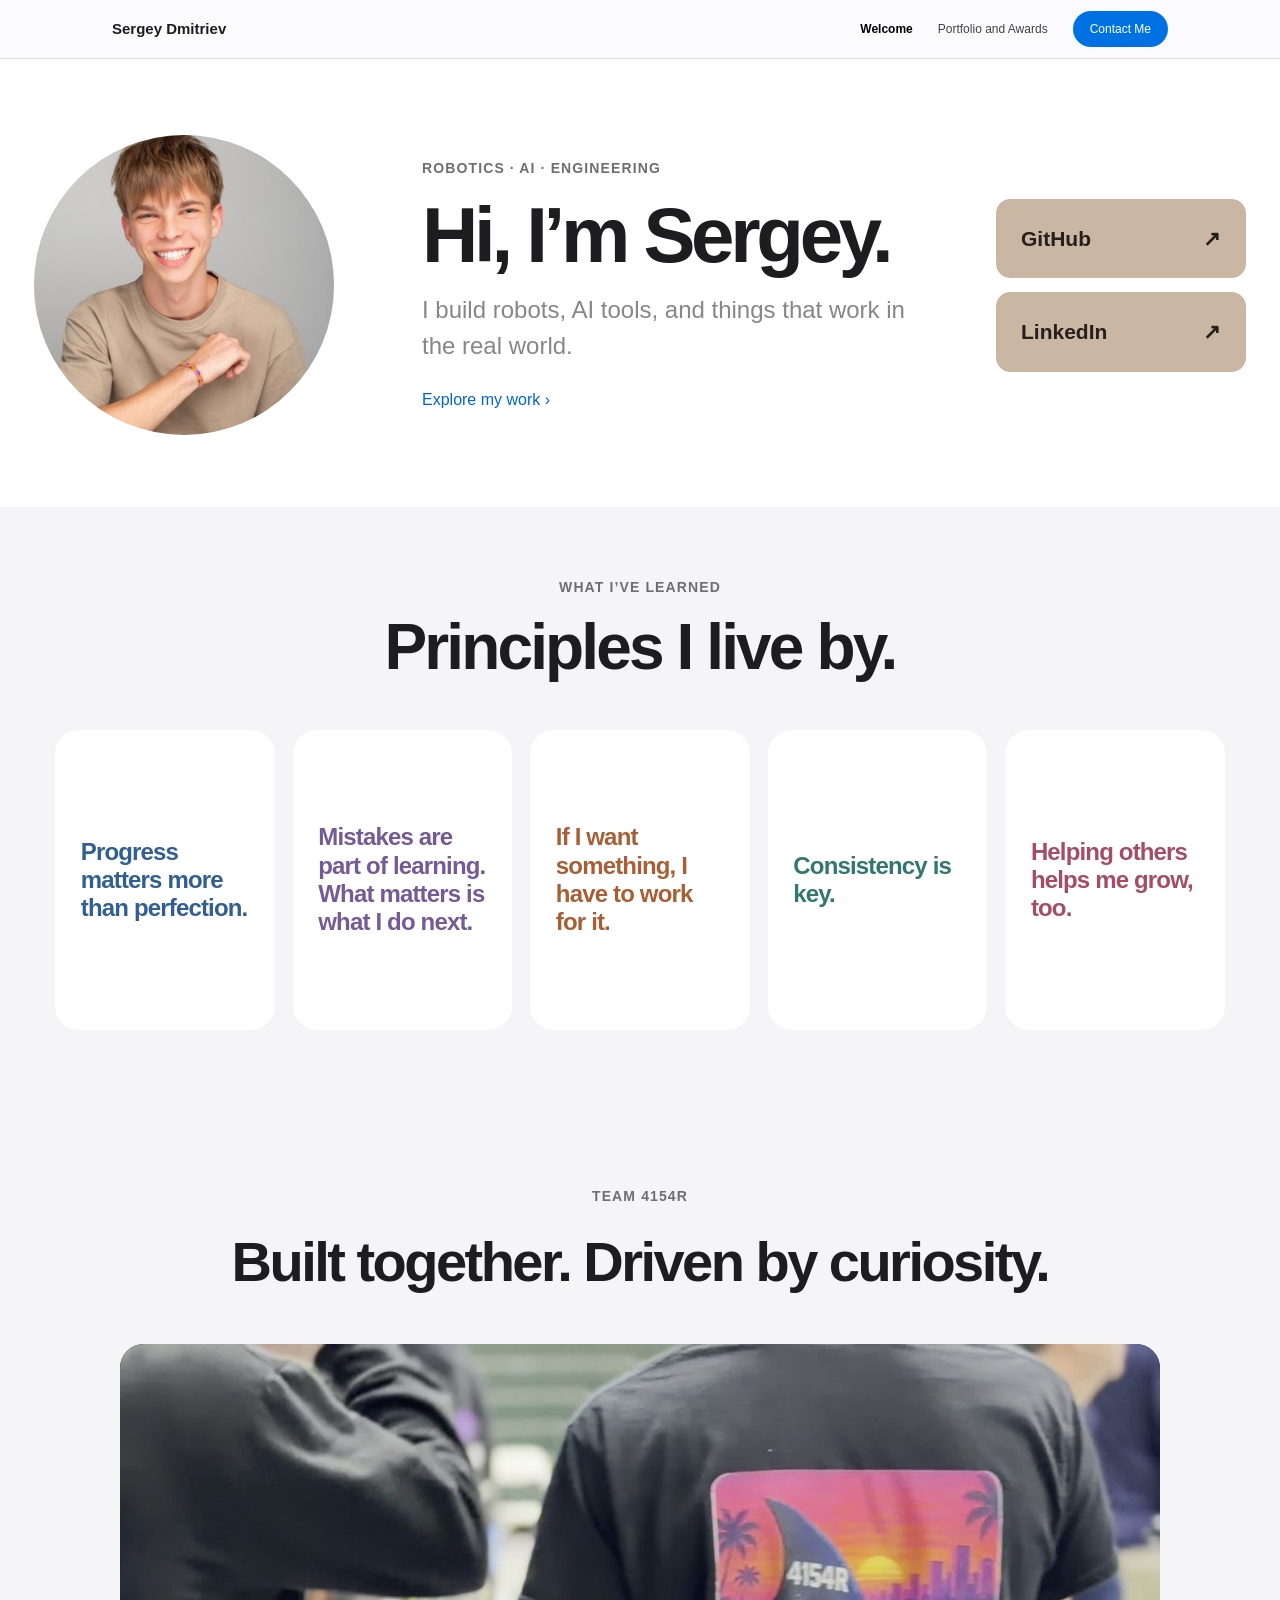
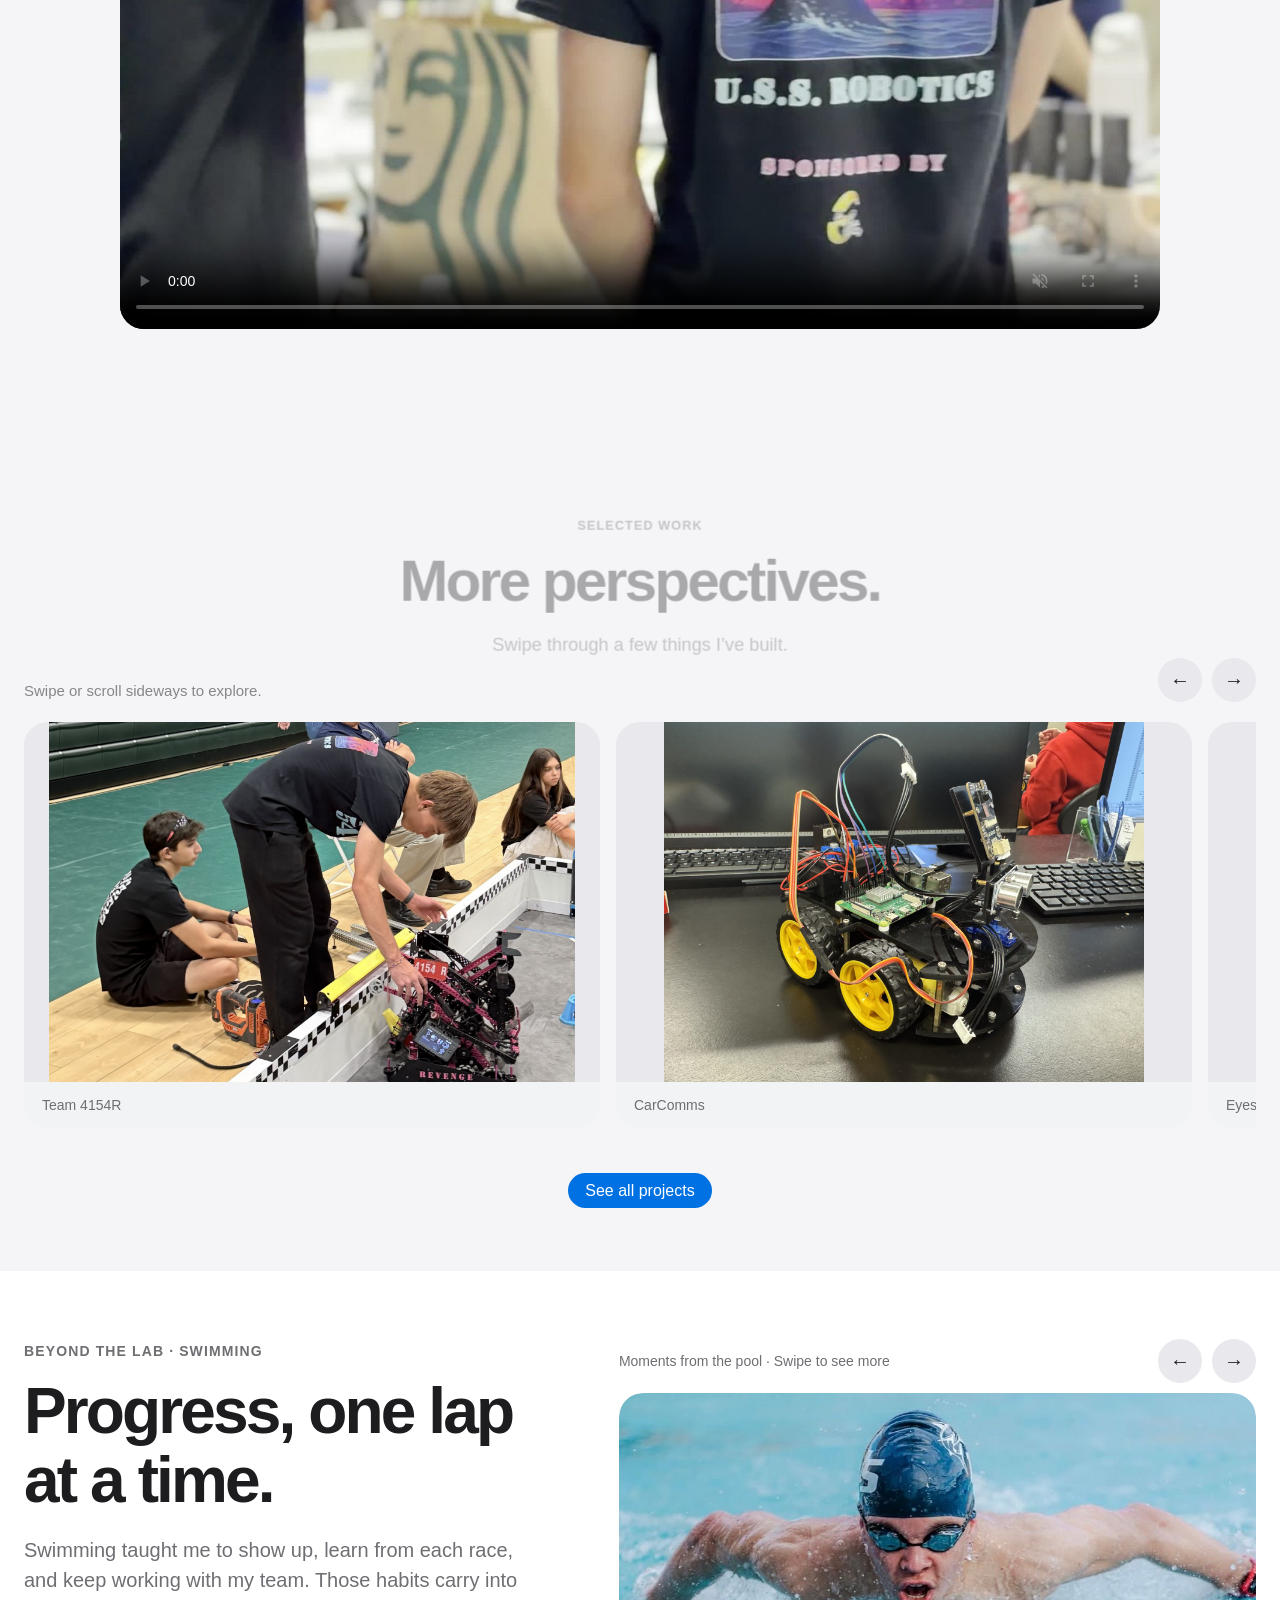
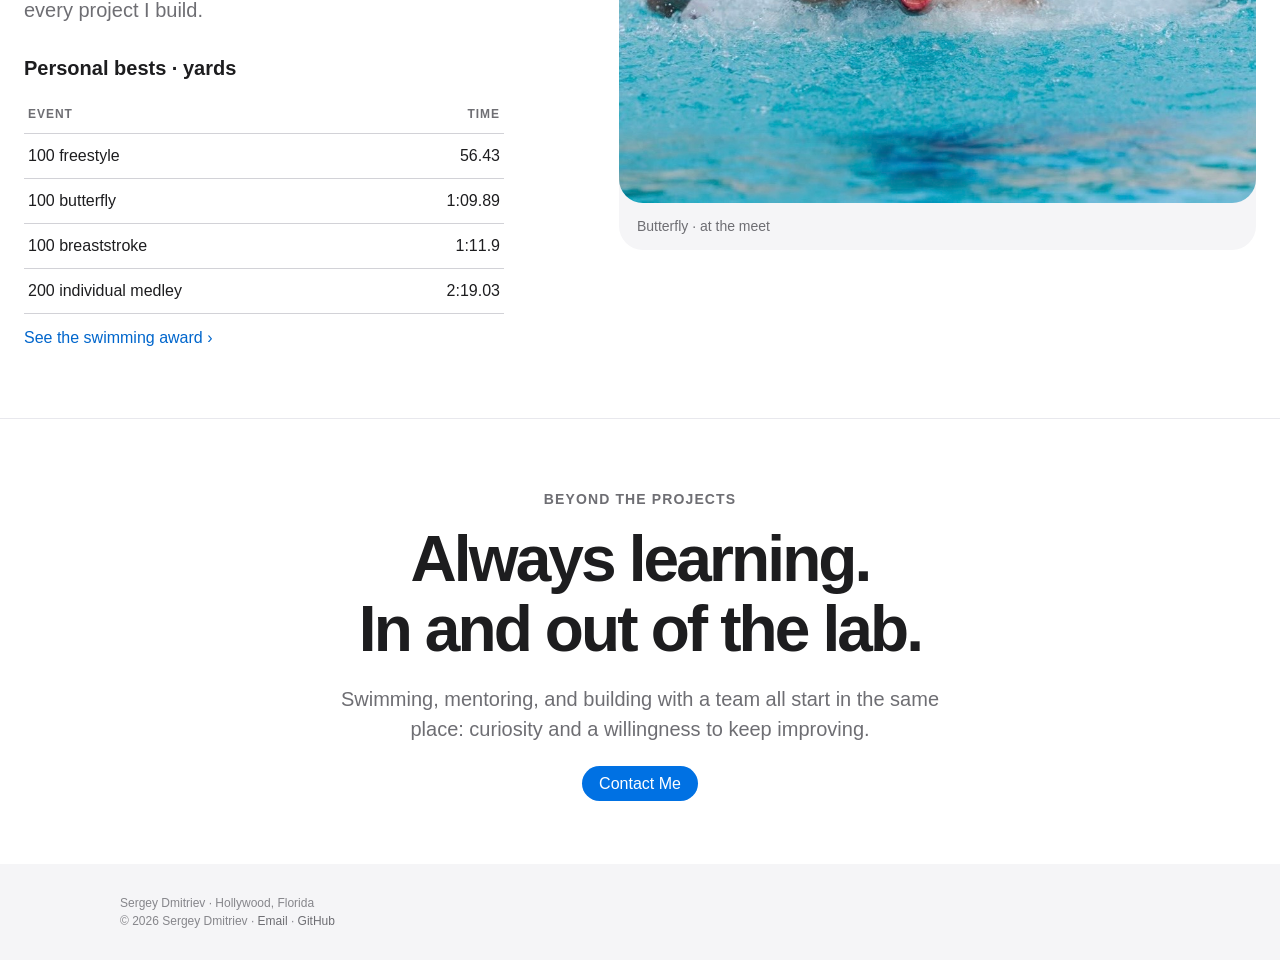
==== commit 02881f3b: "Emphasize principles and profile links" ====
--- a/website/index.html
+++ b/website/index.html
@@ -1 +1 @@
-<!doctype html><html lang="en"><head><meta charset="utf-8"><meta name="viewport" content="width=device-width,initial-scale=1"><meta name="description" content="Sergey Dmitriev: robotics, AI, and projects built for the real world."><title>Welcome — Sergey Dmitriev</title><link rel="stylesheet" href="style.css?v=20261028l"><script src="site.js" defer></script></head><body><header><nav aria-label="Main navigation"><a class="logo" href="index.html">Sergey Dmitriev</a><a href="index.html" aria-current="page">Welcome</a><a href="portfolio.html">Portfolio and Awards</a><a class="pill" href="contact.html">Contact Me</a></nav></header><main><section class="welcome-intro"><div class="intro-portrait"><img src="images/portrait-casual.jpg" alt="Sergey Dmitriev smiling" fetchpriority="high"></div><div class="intro-copy"><div class="eyebrow">Robotics · AI · Engineering</div><h1>Hi, I’m Sergey.</h1><p>I build robots, AI tools, and things that work in the real world.</p><a href="portfolio.html">Explore my work ›</a></div><div class="intro-social" aria-label="Sergey’s profiles"><div class="social-callout" aria-hidden="true"><span>Click me</span><svg viewBox="0 0 100 42" fill="none"><path d="M3 5C19 4 18 34 43 31c17-2 16-23 30-22 9 1 14 6 19 14m-10-1 10 1-2-11" stroke="currentColor" stroke-width="2" stroke-linecap="round" stroke-linejoin="round"/></svg></div><a href="https://github.com/serjdmitri" target="_blank" rel="noopener">GitHub <span aria-hidden="true">↗</span></a><a href="https://www.linkedin.com/in/sergey-dmitriev-a94a30357/" target="_blank" rel="noopener">LinkedIn <span aria-hidden="true">↗</span></a></div></section><section class="principles-section reveal"><div class="home-inner"><div class="section-kicker"><span class="eyebrow">What I’ve learned</span><h2>Principles I live by.</h2></div><div class="principles-line" tabindex="0" aria-label="Five principles; scroll sideways to see more"><article><div class="principle-top"><span class="principle-number">01</span><svg class="principle-icon" viewBox="0 0 24 24" fill="none" stroke="currentColor" stroke-width="1.7" stroke-linecap="round" stroke-linejoin="round" aria-hidden="true"><circle cx="12" cy="12" r="8"/><path d="m8 12 3 3 5-6"/></svg></div><p>Progress matters more than perfection.</p></article><article><div class="principle-top"><span class="principle-number">02</span><svg class="principle-icon" viewBox="0 0 24 24" fill="none" stroke="currentColor" stroke-width="1.7" stroke-linecap="round" stroke-linejoin="round" aria-hidden="true"><path d="M20 7v5h-5M4 17v-5h5"/><path d="M5 10a8 8 0 0 1 14-3M19 14a8 8 0 0 1-14 3"/></svg></div><p>Mistakes are part of learning. What matters is what I do next.</p></article><article><div class="principle-top"><span class="principle-number">03</span><svg class="principle-icon" viewBox="0 0 24 24" fill="none" stroke="currentColor" stroke-width="1.7" stroke-linecap="round" stroke-linejoin="round" aria-hidden="true"><path d="M4 20h16M6 17l4-5 3 2 5-8"/><path d="M15 6h3v3"/></svg></div><p>If I want something, I have to work for it.</p></article><article><div class="principle-top"><span class="principle-number">04</span><svg class="principle-icon" viewBox="0 0 24 24" fill="none" stroke="currentColor" stroke-width="1.7" stroke-linecap="round" stroke-linejoin="round" aria-hidden="true"><path d="M5 5v14M9 8h10M9 12h10M9 16h10"/><circle cx="5" cy="5" r="1"/><circle cx="5" cy="12" r="1"/><circle cx="5" cy="19" r="1"/></svg></div><p>Consistency is key.</p></article><article><div class="principle-top"><span class="principle-number">05</span><svg class="principle-icon" viewBox="0 0 24 24" fill="none" stroke="currentColor" stroke-width="1.7" stroke-linecap="round" stroke-linejoin="round" aria-hidden="true"><path d="M12 20s-7-4.4-7-9a4 4 0 0 1 7-2.4A4 4 0 0 1 19 11c0 4.6-7 9-7 9Z"/></svg></div><p>Helping others helps me grow, too.</p></article></div></div></section><section class="video-section reveal"><div class="video-inner"><span class="eyebrow">Team 4154R</span><h2>Built together. Driven by curiosity.</h2><div class="video-frame"><video class="featured-video" controls muted loop playsinline preload="none" poster="images/team-4154r-video.jpg" aria-label="Team 4154R robotics video"><source src="videos/team-4154r.mp4" type="video/mp4">Your browser does not support video playback.</video></div></div></section><section class="home-work"><div class="home-inner"><div class="section-kicker reveal"><span class="eyebrow">Selected work</span><h2>More perspectives.</h2><p>Swipe through a few things I’ve built.</p></div><div class="gallery-section project-carousel reveal"><div class="gallery-heading"><div><p>Swipe or scroll sideways to explore.</p></div><div class="gallery-controls"><button type="button" data-scroll="-1" aria-label="Previous project">←</button><button type="button" data-scroll="1" aria-label="Next project">→</button></div></div><div class="gallery" tabindex="0" aria-label="Project images"><figure><a href="portfolio.html" aria-label="See robotics and all projects"><img src="images/robotics-field.jpg" alt="Team 4154R robot on the field" loading="lazy"></a><figcaption>Team 4154R</figcaption></figure><figure><a href="portfolio.html" aria-label="See CarComms and all projects"><img src="images/carcomms.jpg" alt="CarComms Raspberry Pi robot" loading="lazy"></a><figcaption>CarComms</figcaption></figure><figure><a href="portfolio.html" aria-label="See Eyes for Agents and all projects"><img src="images/eyes-for-agents.jpg" alt="Sergey and the team working at the hackathon" loading="lazy"></a><figcaption>Eyes for Agents</figcaption></figure><figure><a href="portfolio.html" aria-label="See Relay and all projects"><img src="https://raw.githubusercontent.com/serjdmitri/Relay/main/docs/img/overlay-hud.png" alt="Relay voice-reactor interface" loading="lazy"></a><figcaption>Relay</figcaption></figure><figure><a href="portfolio.html" aria-label="See CubeSat and all projects"><img src="images/cubesat.jpg" alt="CubeSat model and components" loading="lazy"></a><figcaption>CubeSat</figcaption></figure><figure><a href="portfolio.html" aria-label="See MazeMind and all projects"><img src="https://raw.githubusercontent.com/serjdmitri/MazeMind/main/docs/screenshots/train-ai.png" alt="MazeMind maze-building interface" loading="lazy"></a><figcaption>MazeMind</figcaption></figure></div></div><div class="home-more reveal"><a class="button" href="portfolio.html">See all projects</a></div></div></section><section class="home-swim reveal"><div class="swim-intro"><span class="eyebrow">Beyond the lab · Swimming</span><h2>Progress, one lap at a time.</h2><p>Swimming taught me to show up, learn from each race, and keep working with my team. Those habits carry into every project I build.</p><div class="swim-times"><h3>Personal bests · yards</h3><table><thead><tr><th scope="col">Event</th><th scope="col">Time</th></tr></thead><tbody><tr><td>100 freestyle</td><td>56.43</td></tr><tr><td>100 butterfly</td><td>1:09.89</td></tr><tr><td>100 breaststroke</td><td>1:11.9</td></tr><tr><td>200 individual medley</td><td>2:19.03</td></tr></tbody></table></div><a href="portfolio.html#swimming-award">See the swimming award ›</a></div><div class="gallery-section swim-carousel"><div class="gallery-heading"><p>Moments from the pool · Swipe to see more</p><div class="gallery-controls"><button type="button" data-scroll="-1" aria-label="Previous swimming photo">←</button><button type="button" data-scroll="1" aria-label="Next swimming photo">→</button></div></div><div class="gallery" tabindex="0" aria-label="Swimming photos"><figure><img src="images/swim-butterfly.jpg" alt="Sergey swimming butterfly at a meet" loading="lazy"><figcaption>Butterfly · at the meet</figcaption></figure><figure><img src="images/swim-breaststroke.jpg" alt="Sergey swimming breaststroke at a meet" loading="lazy"><figcaption>Breaststroke · at the meet</figcaption></figure><figure><img src="images/swim-freestyle.jpg" alt="Sergey swimming freestyle" loading="lazy"><figcaption>Freestyle · in the lane</figcaption></figure><figure><img src="images/swim-meet-19.jpg" alt="Sergey swimming toward the wall at a meet" loading="lazy"><figcaption>Training and racing</figcaption></figure><figure><img src="images/swim-butterfly-wide.jpg" alt="Sergey swimming butterfly, arms extended" loading="lazy"><figcaption>Butterfly · another moment</figcaption></figure></div></div></section><section class="home-personal reveal"><div class="home-personal-inner"><span class="eyebrow">Beyond the projects</span><h2>Always learning.<br>In and out of the lab.</h2><p>Swimming, mentoring, and building with a team all start in the same place: curiosity and a willingness to keep improving.</p><a class="button" href="contact.html">Contact Me</a></div></section></main><footer><div>Sergey Dmitriev · Hollywood, Florida<br>© 2026 Sergey Dmitriev · <a href="mailto:sd2009main@gmail.com">Email</a> · <a href="https://github.com/serjdmitri">GitHub</a></div></footer></body></html>+<!doctype html><html lang="en"><head><meta charset="utf-8"><meta name="viewport" content="width=device-width,initial-scale=1"><meta name="description" content="Sergey Dmitriev: robotics, AI, and projects built for the real world."><title>Welcome — Sergey Dmitriev</title><link rel="stylesheet" href="style.css?v=20261028m"><script src="site.js" defer></script></head><body><header><nav aria-label="Main navigation"><a class="logo" href="index.html">Sergey Dmitriev</a><a href="index.html" aria-current="page">Welcome</a><a href="portfolio.html">Portfolio and Awards</a><a class="pill" href="contact.html">Contact Me</a></nav></header><main><section class="welcome-intro"><div class="intro-portrait"><img src="images/portrait-casual.jpg" alt="Sergey Dmitriev smiling" fetchpriority="high"></div><div class="intro-copy"><div class="eyebrow">Robotics · AI · Engineering</div><h1>Hi, I’m Sergey.</h1><p>I build robots, AI tools, and things that work in the real world.</p><a href="portfolio.html">Explore my work ›</a></div><div class="intro-social" aria-label="Sergey’s profiles"><a href="https://github.com/serjdmitri" target="_blank" rel="noopener">GitHub <span aria-hidden="true">↗</span></a><a href="https://www.linkedin.com/in/sergey-dmitriev-a94a30357/" target="_blank" rel="noopener">LinkedIn <span aria-hidden="true">↗</span></a></div></section><section class="principles-section reveal"><div class="home-inner"><div class="section-kicker"><span class="eyebrow">What I’ve learned</span><h2>Principles I live by.</h2></div><div class="principles-line" tabindex="0" aria-label="Five principles; scroll sideways to see more"><article><p>Progress matters more than perfection.</p></article><article><p>Mistakes are part of learning. What matters is what I do next.</p></article><article><p>If I want something, I have to work for it.</p></article><article><p>Consistency is key.</p></article><article><p>Helping others helps me grow, too.</p></article></div></div></section><section class="video-section reveal"><div class="video-inner"><span class="eyebrow">Team 4154R</span><h2>Built together. Driven by curiosity.</h2><div class="video-frame"><video class="featured-video" controls muted loop playsinline preload="none" poster="images/team-4154r-video.jpg" aria-label="Team 4154R robotics video"><source src="videos/team-4154r.mp4" type="video/mp4">Your browser does not support video playback.</video></div></div></section><section class="home-work"><div class="home-inner"><div class="section-kicker reveal"><span class="eyebrow">Selected work</span><h2>More perspectives.</h2><p>Swipe through a few things I’ve built.</p></div><div class="gallery-section project-carousel reveal"><div class="gallery-heading"><div><p>Swipe or scroll sideways to explore.</p></div><div class="gallery-controls"><button type="button" data-scroll="-1" aria-label="Previous project">←</button><button type="button" data-scroll="1" aria-label="Next project">→</button></div></div><div class="gallery" tabindex="0" aria-label="Project images"><figure><a href="portfolio.html" aria-label="See robotics and all projects"><img src="images/robotics-field.jpg" alt="Team 4154R robot on the field" loading="lazy"></a><figcaption>Team 4154R</figcaption></figure><figure><a href="portfolio.html" aria-label="See CarComms and all projects"><img src="images/carcomms.jpg" alt="CarComms Raspberry Pi robot" loading="lazy"></a><figcaption>CarComms</figcaption></figure><figure><a href="portfolio.html" aria-label="See Eyes for Agents and all projects"><img src="images/eyes-for-agents.jpg" alt="Sergey and the team working at the hackathon" loading="lazy"></a><figcaption>Eyes for Agents</figcaption></figure><figure><a href="portfolio.html" aria-label="See Relay and all projects"><img src="https://raw.githubusercontent.com/serjdmitri/Relay/main/docs/img/overlay-hud.png" alt="Relay voice-reactor interface" loading="lazy"></a><figcaption>Relay</figcaption></figure><figure><a href="portfolio.html" aria-label="See CubeSat and all projects"><img src="images/cubesat.jpg" alt="CubeSat model and components" loading="lazy"></a><figcaption>CubeSat</figcaption></figure><figure><a href="portfolio.html" aria-label="See MazeMind and all projects"><img src="https://raw.githubusercontent.com/serjdmitri/MazeMind/main/docs/screenshots/train-ai.png" alt="MazeMind maze-building interface" loading="lazy"></a><figcaption>MazeMind</figcaption></figure></div></div><div class="home-more reveal"><a class="button" href="portfolio.html">See all projects</a></div></div></section><section class="home-swim reveal"><div class="swim-intro"><span class="eyebrow">Beyond the lab · Swimming</span><h2>Progress, one lap at a time.</h2><p>Swimming taught me to show up, learn from each race, and keep working with my team. Those habits carry into every project I build.</p><div class="swim-times"><h3>Personal bests · yards</h3><table><thead><tr><th scope="col">Event</th><th scope="col">Time</th></tr></thead><tbody><tr><td>100 freestyle</td><td>56.43</td></tr><tr><td>100 butterfly</td><td>1:09.89</td></tr><tr><td>100 breaststroke</td><td>1:11.9</td></tr><tr><td>200 individual medley</td><td>2:19.03</td></tr></tbody></table></div><a href="portfolio.html#swimming-award">See the swimming award ›</a></div><div class="gallery-section swim-carousel"><div class="gallery-heading"><p>Moments from the pool · Swipe to see more</p><div class="gallery-controls"><button type="button" data-scroll="-1" aria-label="Previous swimming photo">←</button><button type="button" data-scroll="1" aria-label="Next swimming photo">→</button></div></div><div class="gallery" tabindex="0" aria-label="Swimming photos"><figure><img src="images/swim-butterfly.jpg" alt="Sergey swimming butterfly at a meet" loading="lazy"><figcaption>Butterfly · at the meet</figcaption></figure><figure><img src="images/swim-breaststroke.jpg" alt="Sergey swimming breaststroke at a meet" loading="lazy"><figcaption>Breaststroke · at the meet</figcaption></figure><figure><img src="images/swim-freestyle.jpg" alt="Sergey swimming freestyle" loading="lazy"><figcaption>Freestyle · in the lane</figcaption></figure><figure><img src="images/swim-meet-19.jpg" alt="Sergey swimming toward the wall at a meet" loading="lazy"><figcaption>Training and racing</figcaption></figure><figure><img src="images/swim-butterfly-wide.jpg" alt="Sergey swimming butterfly, arms extended" loading="lazy"><figcaption>Butterfly · another moment</figcaption></figure></div></div></section><section class="home-personal reveal"><div class="home-personal-inner"><span class="eyebrow">Beyond the projects</span><h2>Always learning.<br>In and out of the lab.</h2><p>Swimming, mentoring, and building with a team all start in the same place: curiosity and a willingness to keep improving.</p><a class="button" href="contact.html">Contact Me</a></div></section></main><footer><div>Sergey Dmitriev · Hollywood, Florida<br>© 2026 Sergey Dmitriev · <a href="mailto:sd2009main@gmail.com">Email</a> · <a href="https://github.com/serjdmitri">GitHub</a></div></footer></body></html>
--- a/website/style.css
+++ b/website/style.css
@@ -72,3 +72,6 @@
 .principles-section{padding-inline:clamp(28px,4vw,90px)}.intro-social{position:relative;min-width:210px;gap:14px}.intro-social a{font-size:18px;padding:18px 20px;min-height:60px}.social-callout{display:flex;align-items:center;gap:7px;color:#0071e3;font-size:15px;font-weight:700;transform:rotate(-6deg);margin:0 0 8px -20px}.social-callout svg{width:90px;height:40px}.home-swim{align-items:start}.swim-carousel{min-width:0;width:100%;padding:0}.swim-carousel .gallery-heading{align-items:center}.swim-carousel .gallery-heading p{font-size:14px;margin:0 0 10px;color:#6e6e73}.swim-carousel .gallery{gap:14px}.swim-carousel .gallery figure{flex:0 0 100%}.swim-carousel .gallery img{width:100%;height:clamp(320px,32vw,520px);object-fit:cover;object-position:center}.swim-carousel .gallery figcaption{font-size:14px}.swim-carousel .gallery-controls{margin-bottom:10px}@media(max-width:900px){.principles-section{padding-inline:24px}.intro-social{min-width:0}.home-swim{grid-template-columns:1fr}.swim-carousel .gallery img{height:360px}}@media(max-width:500px){.swim-carousel .gallery img{height:280px}.social-callout{display:none}}
 
 .swim-times{margin-top:28px;max-width:480px}.swim-times h3{font-size:20px;margin:0 0 12px}.swim-times table{border-collapse:collapse;width:100%;font-size:16px}.swim-times th,.swim-times td{padding:10px 4px;border-bottom:1px solid #d2d2d7;text-align:left}.swim-times th:last-child,.swim-times td:last-child{text-align:right;font-variant-numeric:tabular-nums}.swim-times th{font-size:12px;text-transform:uppercase;letter-spacing:.08em;color:#6e6e73}.swim-times .swim-course-note{font-size:12px;margin:10px 0 0;color:#86868b}
+
+/* Emphasize the principles and echo the portrait's warm beige. */
+.intro-social{min-width:250px}.intro-social a{background:#c9b7a3;border-color:#c9b7a3;color:#25201b;font-size:21px;padding:23px 24px;min-height:76px}.intro-social a:hover,.intro-social a:focus-visible{background:#b7a38e;border-color:#8d7865;color:#1d1d1f}.principles-line article{min-height:300px;padding:clamp(24px,2vw,40px);display:flex;align-items:center}.principles-line p{font-size:clamp(24px,1.7vw,36px);line-height:1.18;letter-spacing:-.035em;margin:0;font-weight:700}.principles-line article:nth-child(1) p{color:#315f91}.principles-line article:nth-child(2) p{color:#765a96}.principles-line article:nth-child(3) p{color:#a95f35}.principles-line article:nth-child(4) p{color:#32786f}.principles-line article:nth-child(5) p{color:#a54d64}@media(max-width:900px){.principles-line{grid-template-columns:repeat(5,260px)}.intro-social{min-width:0}}@media(max-width:500px){.intro-social a{font-size:18px;padding:18px 16px}.principles-line article{min-height:240px}}
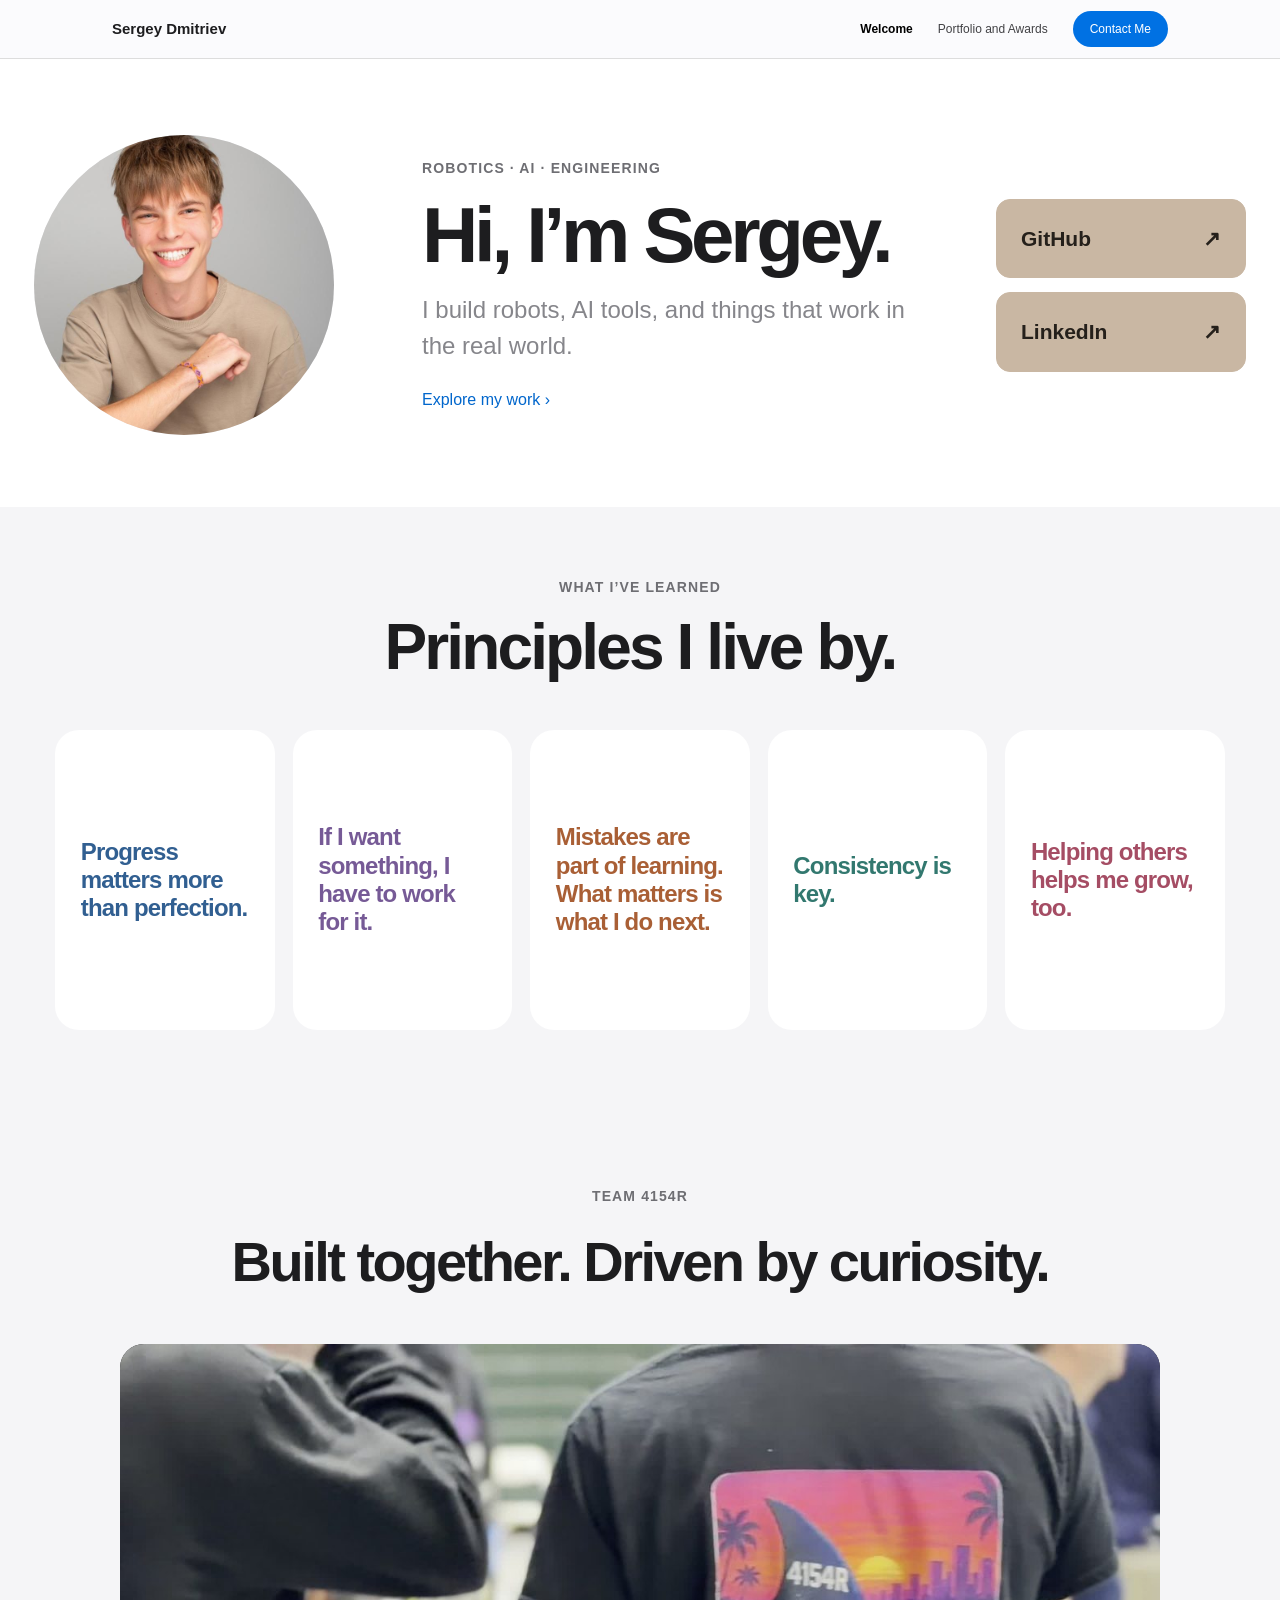
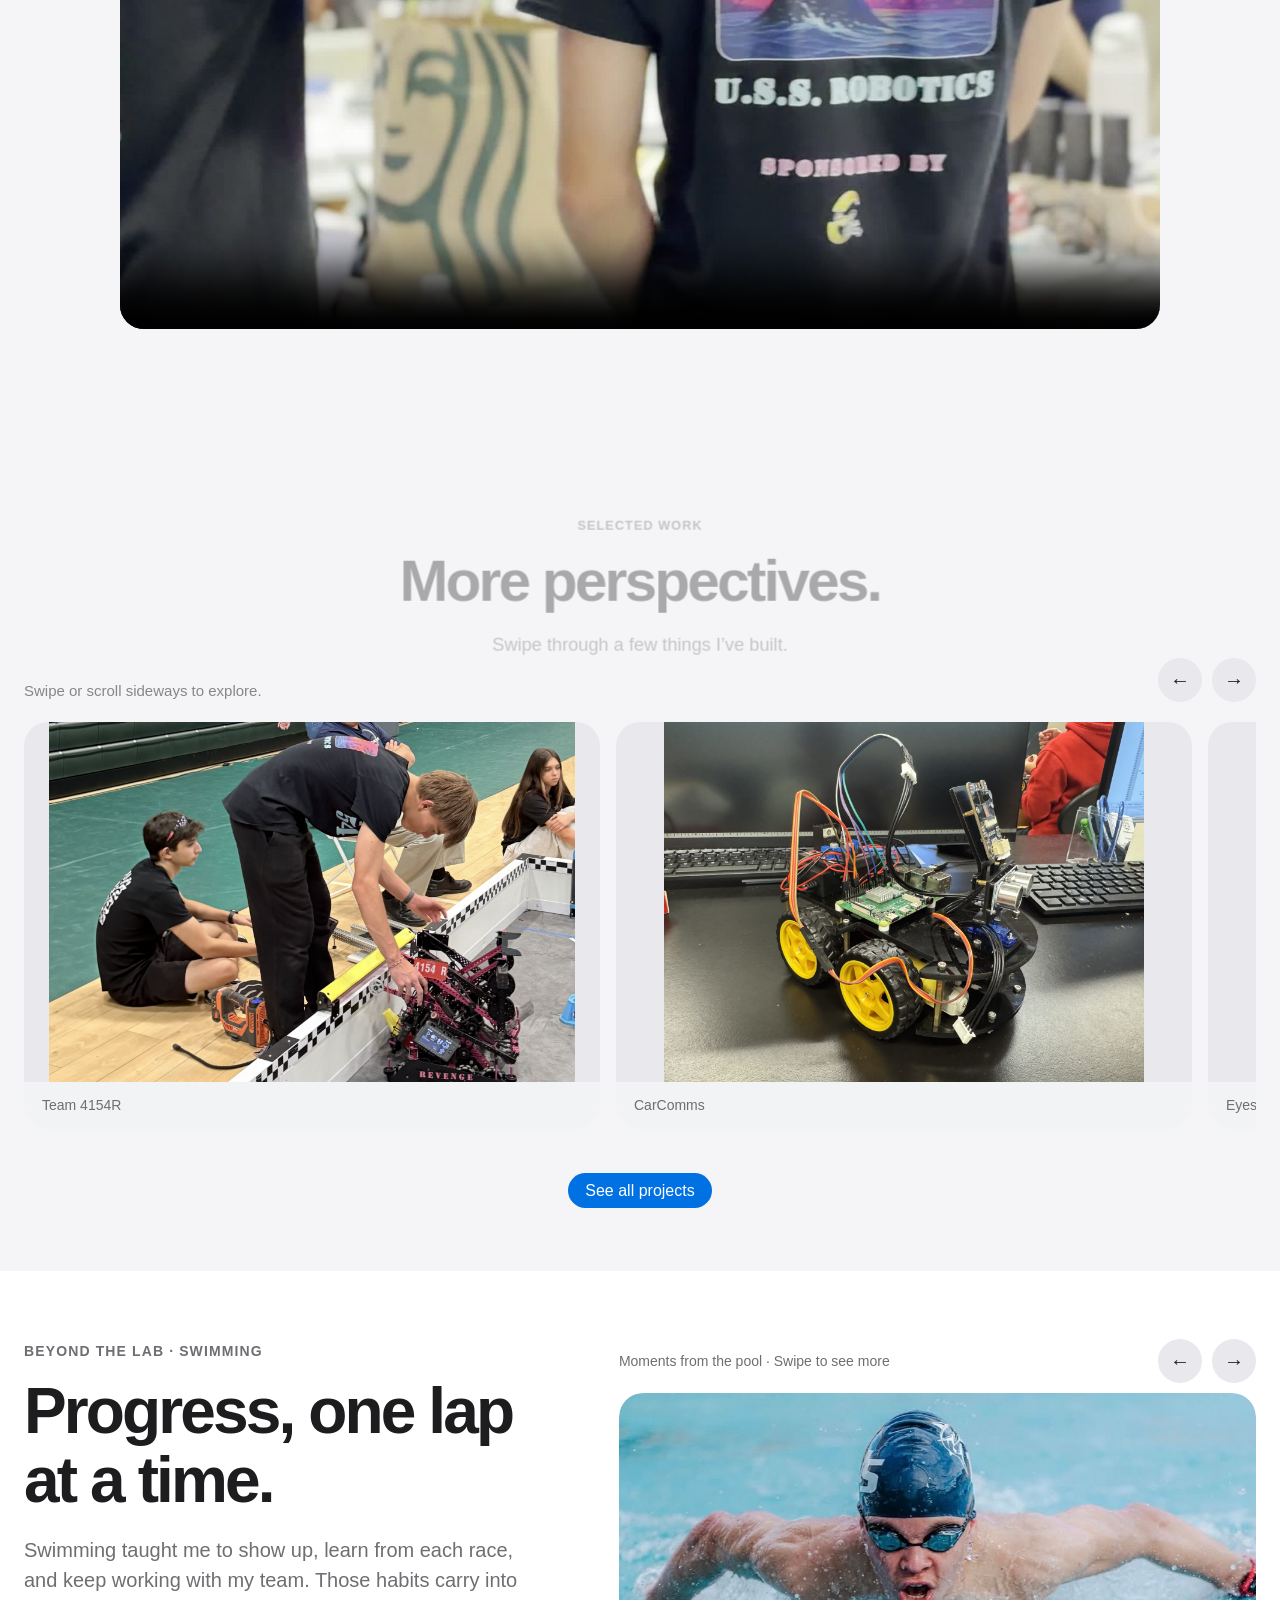
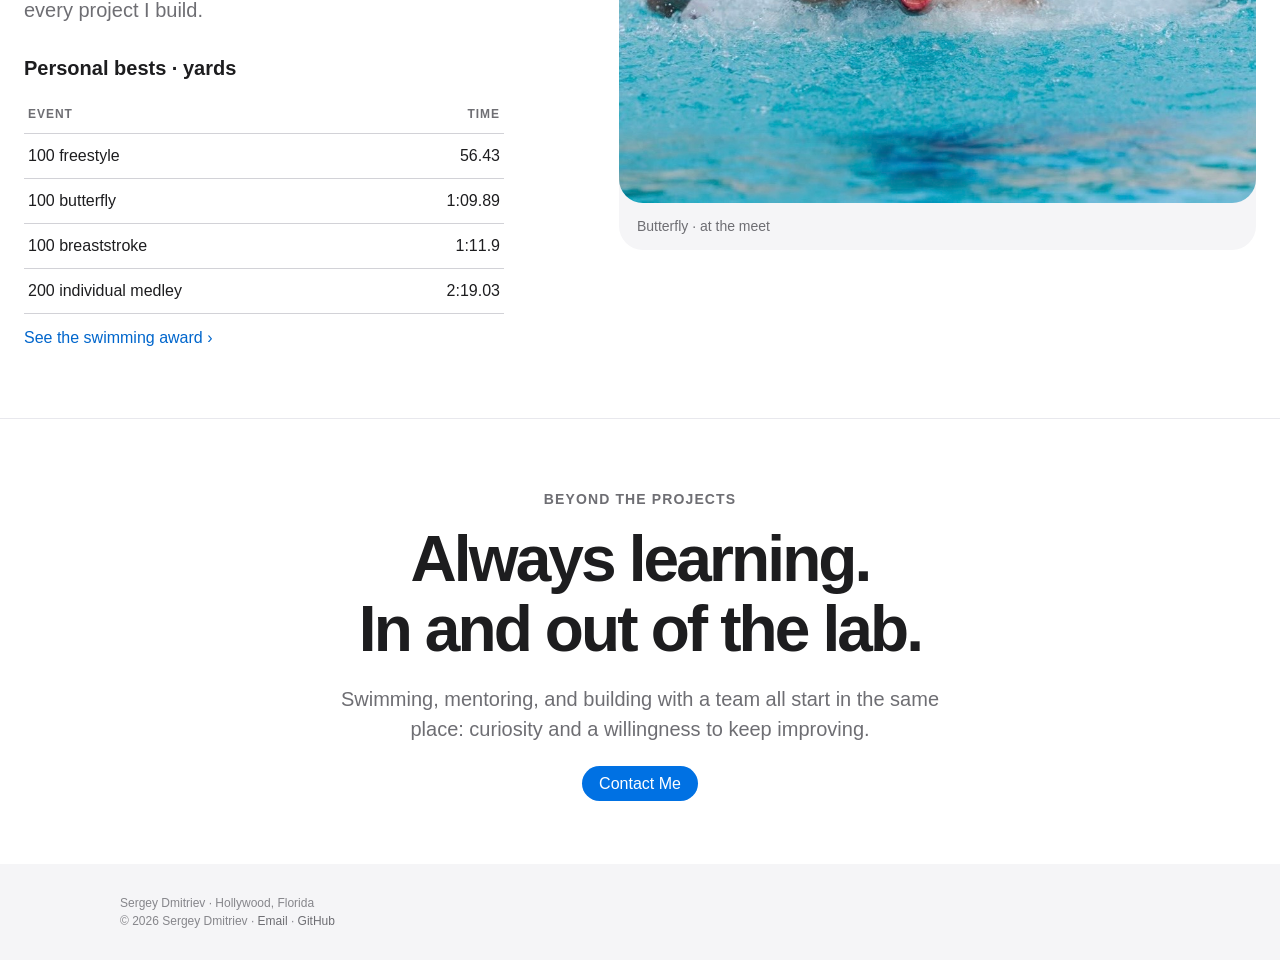
==== commit b02f1c48: "Reorder welcome principles" ====
--- a/website/index.html
+++ b/website/index.html
@@ -1 +1 @@
-<!doctype html><html lang="en"><head><meta charset="utf-8"><meta name="viewport" content="width=device-width,initial-scale=1"><meta name="description" content="Sergey Dmitriev: robotics, AI, and projects built for the real world."><title>Welcome — Sergey Dmitriev</title><link rel="stylesheet" href="style.css?v=20261028m"><script src="site.js" defer></script></head><body><header><nav aria-label="Main navigation"><a class="logo" href="index.html">Sergey Dmitriev</a><a href="index.html" aria-current="page">Welcome</a><a href="portfolio.html">Portfolio and Awards</a><a class="pill" href="contact.html">Contact Me</a></nav></header><main><section class="welcome-intro"><div class="intro-portrait"><img src="images/portrait-casual.jpg" alt="Sergey Dmitriev smiling" fetchpriority="high"></div><div class="intro-copy"><div class="eyebrow">Robotics · AI · Engineering</div><h1>Hi, I’m Sergey.</h1><p>I build robots, AI tools, and things that work in the real world.</p><a href="portfolio.html">Explore my work ›</a></div><div class="intro-social" aria-label="Sergey’s profiles"><a href="https://github.com/serjdmitri" target="_blank" rel="noopener">GitHub <span aria-hidden="true">↗</span></a><a href="https://www.linkedin.com/in/sergey-dmitriev-a94a30357/" target="_blank" rel="noopener">LinkedIn <span aria-hidden="true">↗</span></a></div></section><section class="principles-section reveal"><div class="home-inner"><div class="section-kicker"><span class="eyebrow">What I’ve learned</span><h2>Principles I live by.</h2></div><div class="principles-line" tabindex="0" aria-label="Five principles; scroll sideways to see more"><article><p>Progress matters more than perfection.</p></article><article><p>Mistakes are part of learning. What matters is what I do next.</p></article><article><p>If I want something, I have to work for it.</p></article><article><p>Consistency is key.</p></article><article><p>Helping others helps me grow, too.</p></article></div></div></section><section class="video-section reveal"><div class="video-inner"><span class="eyebrow">Team 4154R</span><h2>Built together. Driven by curiosity.</h2><div class="video-frame"><video class="featured-video" controls muted loop playsinline preload="none" poster="images/team-4154r-video.jpg" aria-label="Team 4154R robotics video"><source src="videos/team-4154r.mp4" type="video/mp4">Your browser does not support video playback.</video></div></div></section><section class="home-work"><div class="home-inner"><div class="section-kicker reveal"><span class="eyebrow">Selected work</span><h2>More perspectives.</h2><p>Swipe through a few things I’ve built.</p></div><div class="gallery-section project-carousel reveal"><div class="gallery-heading"><div><p>Swipe or scroll sideways to explore.</p></div><div class="gallery-controls"><button type="button" data-scroll="-1" aria-label="Previous project">←</button><button type="button" data-scroll="1" aria-label="Next project">→</button></div></div><div class="gallery" tabindex="0" aria-label="Project images"><figure><a href="portfolio.html" aria-label="See robotics and all projects"><img src="images/robotics-field.jpg" alt="Team 4154R robot on the field" loading="lazy"></a><figcaption>Team 4154R</figcaption></figure><figure><a href="portfolio.html" aria-label="See CarComms and all projects"><img src="images/carcomms.jpg" alt="CarComms Raspberry Pi robot" loading="lazy"></a><figcaption>CarComms</figcaption></figure><figure><a href="portfolio.html" aria-label="See Eyes for Agents and all projects"><img src="images/eyes-for-agents.jpg" alt="Sergey and the team working at the hackathon" loading="lazy"></a><figcaption>Eyes for Agents</figcaption></figure><figure><a href="portfolio.html" aria-label="See Relay and all projects"><img src="https://raw.githubusercontent.com/serjdmitri/Relay/main/docs/img/overlay-hud.png" alt="Relay voice-reactor interface" loading="lazy"></a><figcaption>Relay</figcaption></figure><figure><a href="portfolio.html" aria-label="See CubeSat and all projects"><img src="images/cubesat.jpg" alt="CubeSat model and components" loading="lazy"></a><figcaption>CubeSat</figcaption></figure><figure><a href="portfolio.html" aria-label="See MazeMind and all projects"><img src="https://raw.githubusercontent.com/serjdmitri/MazeMind/main/docs/screenshots/train-ai.png" alt="MazeMind maze-building interface" loading="lazy"></a><figcaption>MazeMind</figcaption></figure></div></div><div class="home-more reveal"><a class="button" href="portfolio.html">See all projects</a></div></div></section><section class="home-swim reveal"><div class="swim-intro"><span class="eyebrow">Beyond the lab · Swimming</span><h2>Progress, one lap at a time.</h2><p>Swimming taught me to show up, learn from each race, and keep working with my team. Those habits carry into every project I build.</p><div class="swim-times"><h3>Personal bests · yards</h3><table><thead><tr><th scope="col">Event</th><th scope="col">Time</th></tr></thead><tbody><tr><td>100 freestyle</td><td>56.43</td></tr><tr><td>100 butterfly</td><td>1:09.89</td></tr><tr><td>100 breaststroke</td><td>1:11.9</td></tr><tr><td>200 individual medley</td><td>2:19.03</td></tr></tbody></table></div><a href="portfolio.html#swimming-award">See the swimming award ›</a></div><div class="gallery-section swim-carousel"><div class="gallery-heading"><p>Moments from the pool · Swipe to see more</p><div class="gallery-controls"><button type="button" data-scroll="-1" aria-label="Previous swimming photo">←</button><button type="button" data-scroll="1" aria-label="Next swimming photo">→</button></div></div><div class="gallery" tabindex="0" aria-label="Swimming photos"><figure><img src="images/swim-butterfly.jpg" alt="Sergey swimming butterfly at a meet" loading="lazy"><figcaption>Butterfly · at the meet</figcaption></figure><figure><img src="images/swim-breaststroke.jpg" alt="Sergey swimming breaststroke at a meet" loading="lazy"><figcaption>Breaststroke · at the meet</figcaption></figure><figure><img src="images/swim-freestyle.jpg" alt="Sergey swimming freestyle" loading="lazy"><figcaption>Freestyle · in the lane</figcaption></figure><figure><img src="images/swim-meet-19.jpg" alt="Sergey swimming toward the wall at a meet" loading="lazy"><figcaption>Training and racing</figcaption></figure><figure><img src="images/swim-butterfly-wide.jpg" alt="Sergey swimming butterfly, arms extended" loading="lazy"><figcaption>Butterfly · another moment</figcaption></figure></div></div></section><section class="home-personal reveal"><div class="home-personal-inner"><span class="eyebrow">Beyond the projects</span><h2>Always learning.<br>In and out of the lab.</h2><p>Swimming, mentoring, and building with a team all start in the same place: curiosity and a willingness to keep improving.</p><a class="button" href="contact.html">Contact Me</a></div></section></main><footer><div>Sergey Dmitriev · Hollywood, Florida<br>© 2026 Sergey Dmitriev · <a href="mailto:sd2009main@gmail.com">Email</a> · <a href="https://github.com/serjdmitri">GitHub</a></div></footer></body></html>+<!doctype html><html lang="en"><head><meta charset="utf-8"><meta name="viewport" content="width=device-width,initial-scale=1"><meta name="description" content="Sergey Dmitriev: robotics, AI, and projects built for the real world."><title>Welcome — Sergey Dmitriev</title><link rel="stylesheet" href="style.css?v=20261028m"><script src="site.js" defer></script></head><body><header><nav aria-label="Main navigation"><a class="logo" href="index.html">Sergey Dmitriev</a><a href="index.html" aria-current="page">Welcome</a><a href="portfolio.html">Portfolio and Awards</a><a class="pill" href="contact.html">Contact Me</a></nav></header><main><section class="welcome-intro"><div class="intro-portrait"><img src="images/portrait-casual.jpg" alt="Sergey Dmitriev smiling" fetchpriority="high"></div><div class="intro-copy"><div class="eyebrow">Robotics · AI · Engineering</div><h1>Hi, I’m Sergey.</h1><p>I build robots, AI tools, and things that work in the real world.</p><a href="portfolio.html">Explore my work ›</a></div><div class="intro-social" aria-label="Sergey’s profiles"><a href="https://github.com/serjdmitri" target="_blank" rel="noopener">GitHub <span aria-hidden="true">↗</span></a><a href="https://www.linkedin.com/in/sergey-dmitriev-a94a30357/" target="_blank" rel="noopener">LinkedIn <span aria-hidden="true">↗</span></a></div></section><section class="principles-section reveal"><div class="home-inner"><div class="section-kicker"><span class="eyebrow">What I’ve learned</span><h2>Principles I live by.</h2></div><div class="principles-line" tabindex="0" aria-label="Five principles; scroll sideways to see more"><article><p>Progress matters more than perfection.</p></article><article><p>If I want something, I have to work for it.</p></article><article><p>Mistakes are part of learning. What matters is what I do next.</p></article><article><p>Consistency is key.</p></article><article><p>Helping others helps me grow, too.</p></article></div></div></section><section class="video-section reveal"><div class="video-inner"><span class="eyebrow">Team 4154R</span><h2>Built together. Driven by curiosity.</h2><div class="video-frame"><video class="featured-video" controls muted loop playsinline preload="none" poster="images/team-4154r-video.jpg" aria-label="Team 4154R robotics video"><source src="videos/team-4154r.mp4" type="video/mp4">Your browser does not support video playback.</video></div></div></section><section class="home-work"><div class="home-inner"><div class="section-kicker reveal"><span class="eyebrow">Selected work</span><h2>More perspectives.</h2><p>Swipe through a few things I’ve built.</p></div><div class="gallery-section project-carousel reveal"><div class="gallery-heading"><div><p>Swipe or scroll sideways to explore.</p></div><div class="gallery-controls"><button type="button" data-scroll="-1" aria-label="Previous project">←</button><button type="button" data-scroll="1" aria-label="Next project">→</button></div></div><div class="gallery" tabindex="0" aria-label="Project images"><figure><a href="portfolio.html" aria-label="See robotics and all projects"><img src="images/robotics-field.jpg" alt="Team 4154R robot on the field" loading="lazy"></a><figcaption>Team 4154R</figcaption></figure><figure><a href="portfolio.html" aria-label="See CarComms and all projects"><img src="images/carcomms.jpg" alt="CarComms Raspberry Pi robot" loading="lazy"></a><figcaption>CarComms</figcaption></figure><figure><a href="portfolio.html" aria-label="See Eyes for Agents and all projects"><img src="images/eyes-for-agents.jpg" alt="Sergey and the team working at the hackathon" loading="lazy"></a><figcaption>Eyes for Agents</figcaption></figure><figure><a href="portfolio.html" aria-label="See Relay and all projects"><img src="https://raw.githubusercontent.com/serjdmitri/Relay/main/docs/img/overlay-hud.png" alt="Relay voice-reactor interface" loading="lazy"></a><figcaption>Relay</figcaption></figure><figure><a href="portfolio.html" aria-label="See CubeSat and all projects"><img src="images/cubesat.jpg" alt="CubeSat model and components" loading="lazy"></a><figcaption>CubeSat</figcaption></figure><figure><a href="portfolio.html" aria-label="See MazeMind and all projects"><img src="https://raw.githubusercontent.com/serjdmitri/MazeMind/main/docs/screenshots/train-ai.png" alt="MazeMind maze-building interface" loading="lazy"></a><figcaption>MazeMind</figcaption></figure></div></div><div class="home-more reveal"><a class="button" href="portfolio.html">See all projects</a></div></div></section><section class="home-swim reveal"><div class="swim-intro"><span class="eyebrow">Beyond the lab · Swimming</span><h2>Progress, one lap at a time.</h2><p>Swimming taught me to show up, learn from each race, and keep working with my team. Those habits carry into every project I build.</p><div class="swim-times"><h3>Personal bests · yards</h3><table><thead><tr><th scope="col">Event</th><th scope="col">Time</th></tr></thead><tbody><tr><td>100 freestyle</td><td>56.43</td></tr><tr><td>100 butterfly</td><td>1:09.89</td></tr><tr><td>100 breaststroke</td><td>1:11.9</td></tr><tr><td>200 individual medley</td><td>2:19.03</td></tr></tbody></table></div><a href="portfolio.html#swimming-award">See the swimming award ›</a></div><div class="gallery-section swim-carousel"><div class="gallery-heading"><p>Moments from the pool · Swipe to see more</p><div class="gallery-controls"><button type="button" data-scroll="-1" aria-label="Previous swimming photo">←</button><button type="button" data-scroll="1" aria-label="Next swimming photo">→</button></div></div><div class="gallery" tabindex="0" aria-label="Swimming photos"><figure><img src="images/swim-butterfly.jpg" alt="Sergey swimming butterfly at a meet" loading="lazy"><figcaption>Butterfly · at the meet</figcaption></figure><figure><img src="images/swim-breaststroke.jpg" alt="Sergey swimming breaststroke at a meet" loading="lazy"><figcaption>Breaststroke · at the meet</figcaption></figure><figure><img src="images/swim-freestyle.jpg" alt="Sergey swimming freestyle" loading="lazy"><figcaption>Freestyle · in the lane</figcaption></figure><figure><img src="images/swim-meet-19.jpg" alt="Sergey swimming toward the wall at a meet" loading="lazy"><figcaption>Training and racing</figcaption></figure><figure><img src="images/swim-butterfly-wide.jpg" alt="Sergey swimming butterfly, arms extended" loading="lazy"><figcaption>Butterfly · another moment</figcaption></figure></div></div></section><section class="home-personal reveal"><div class="home-personal-inner"><span class="eyebrow">Beyond the projects</span><h2>Always learning.<br>In and out of the lab.</h2><p>Swimming, mentoring, and building with a team all start in the same place: curiosity and a willingness to keep improving.</p><a class="button" href="contact.html">Contact Me</a></div></section></main><footer><div>Sergey Dmitriev · Hollywood, Florida<br>© 2026 Sergey Dmitriev · <a href="mailto:sd2009main@gmail.com">Email</a> · <a href="https://github.com/serjdmitri">GitHub</a></div></footer></body></html>
